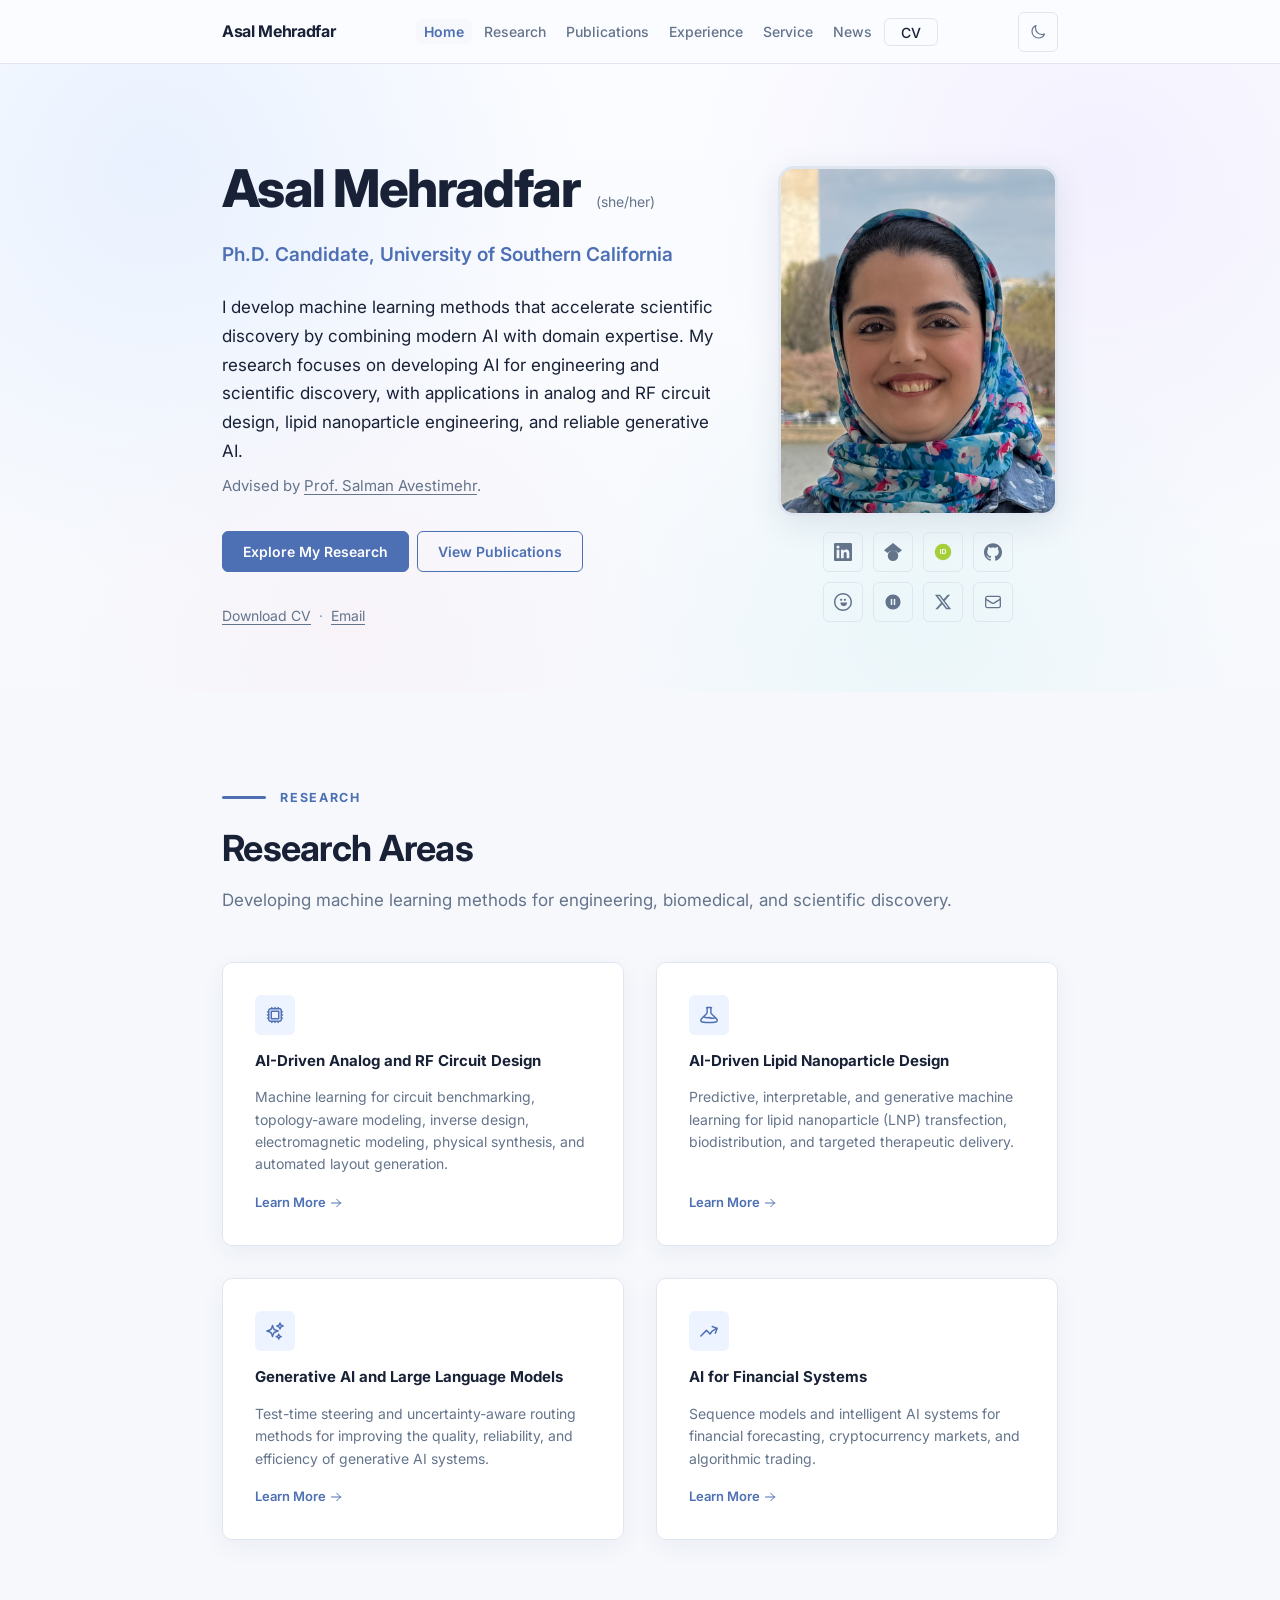
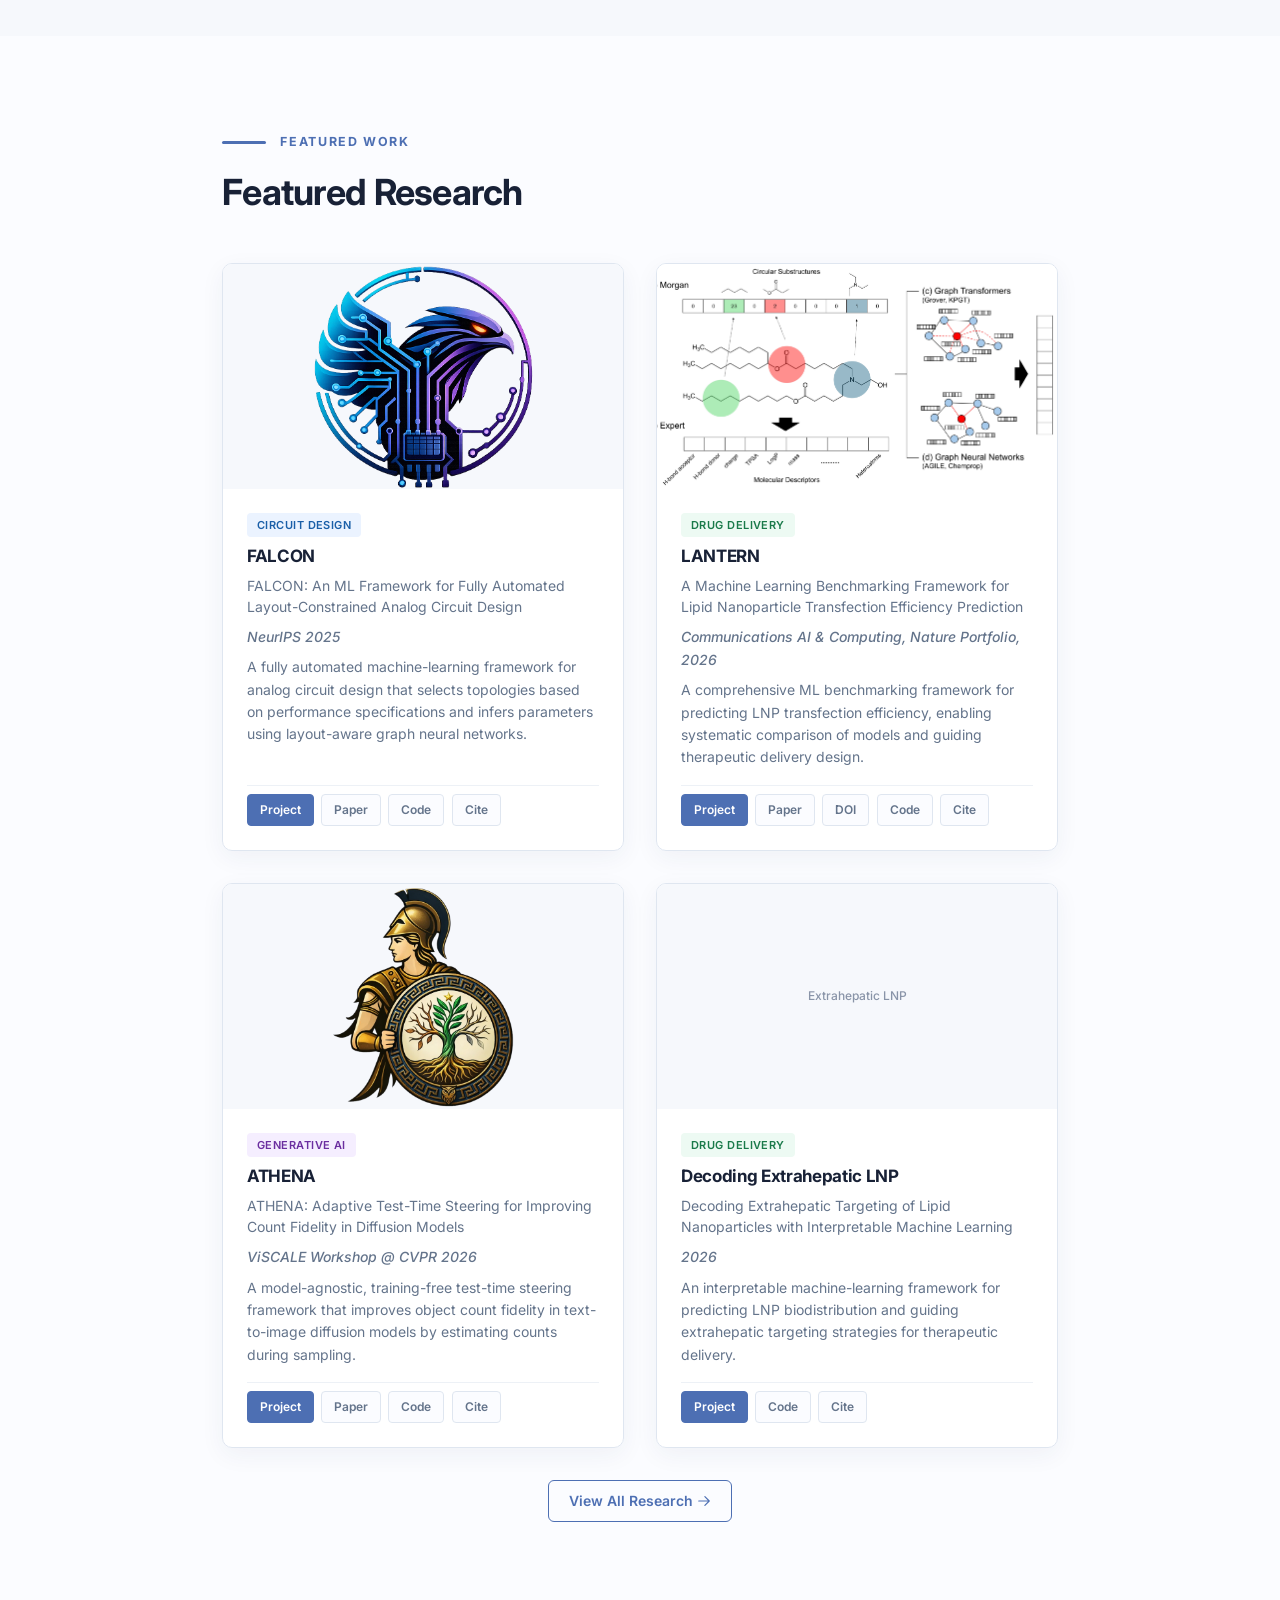
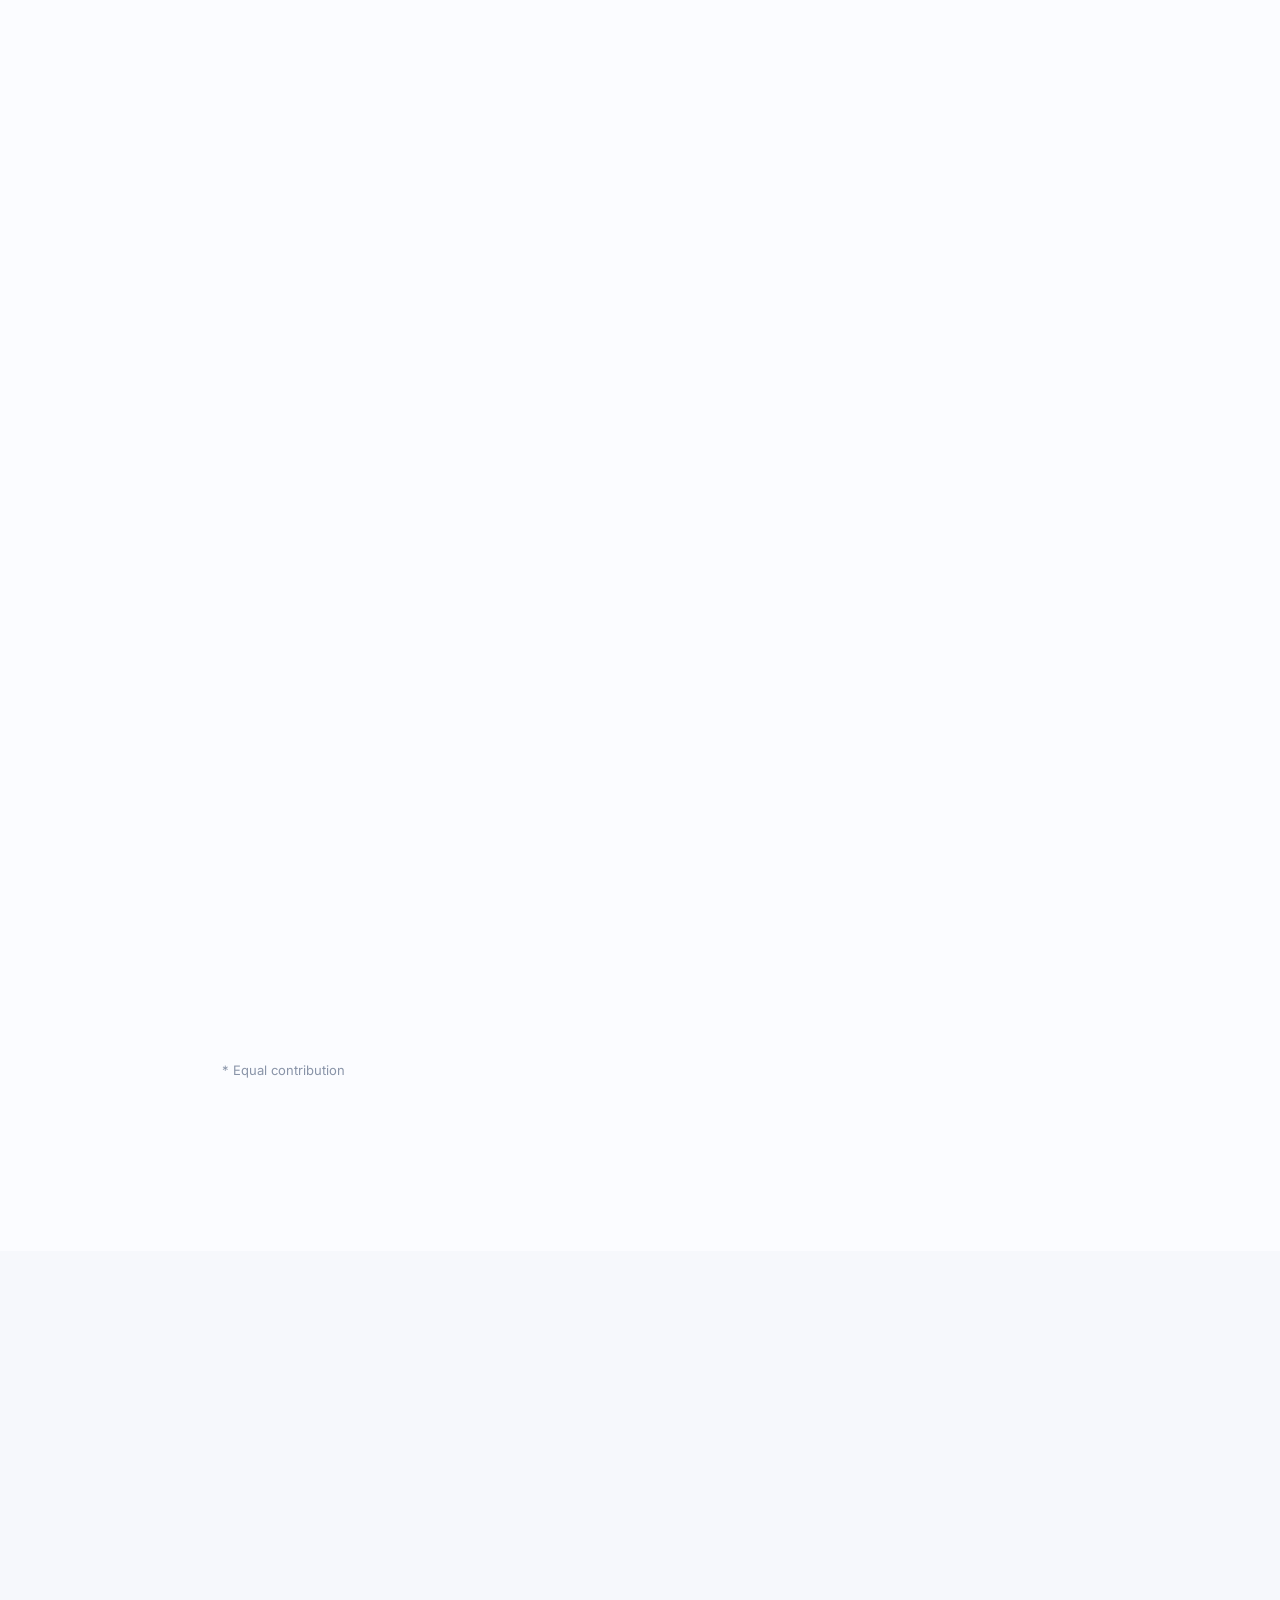
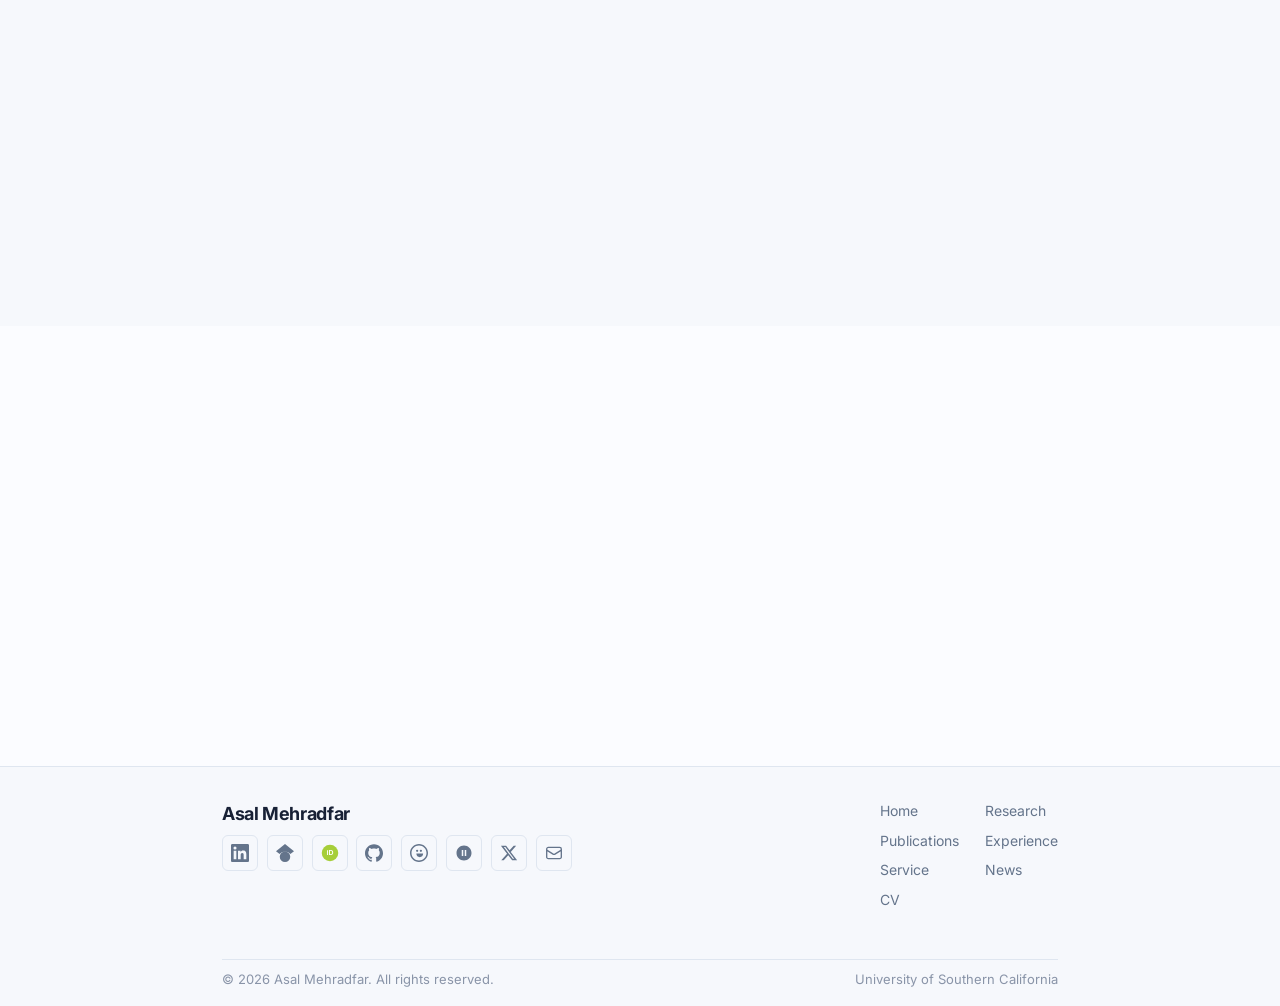
==== index.html @ 2ab90264 "complete homepage redesign" ====
<!DOCTYPE html>

<html data-theme="light" lang="en">
<head>
<!-- ============================================================
       Asal Mehradfar | AI for Scientific Discovery
       Homepage — index.html
       ============================================================ -->
<!-- THEME FLASH PREVENTION: Must be first script in <head> -->
<script>
    (function() {
      var stored = localStorage.getItem('theme');
      var preferred = stored || (window.matchMedia('(prefers-color-scheme: dark)').matches ? 'dark' : 'light');
      document.documentElement.setAttribute('data-theme', preferred);
    })();
  </script>
<meta charset="utf-8"/>
<meta content="width=device-width, initial-scale=1.0" name="viewport"/>
<meta content="IE=edge" http-equiv="X-UA-Compatible"/>
<!-- SEO -->
<title>Asal Mehradfar's Website</title>
<meta content="Asal Mehradfar is a Ph.D. candidate at USC developing machine-learning methods for scientific discovery, analog and RF circuit design, lipid nanoparticle delivery, generative AI, and intelligent systems." name="description"/>
<meta content="index, follow" name="robots"/>
<link href="https://asalmehradfar.github.io/" rel="canonical"/>
<!-- Open Graph -->
<meta content="website" property="og:type"/>
<meta content="https://asalmehradfar.github.io/" property="og:url"/>
<meta content="Asal Mehradfar's Website" property="og:title"/>
<meta content="Asal Mehradfar is a Ph.D. candidate at USC developing machine-learning methods for scientific discovery, analog and RF circuit design, lipid nanoparticle delivery, generative AI, and intelligent systems." property="og:description"/>
<meta content="assets/images/social-preview.webp" property="og:image"/>
<meta content="Asal Mehradfar" property="og:site_name"/>
<!-- Twitter/X Card -->
<meta content="summary_large_image" name="twitter:card"/>
<meta content="@AsalMehradfar" name="twitter:site"/>
<meta content="@AsalMehradfar" name="twitter:creator"/>
<meta content="Asal Mehradfar's Website" name="twitter:title"/>
<meta content="Ph.D. candidate at USC developing ML methods for scientific discovery." name="twitter:description"/>
<meta content="assets/images/social-preview.webp" name="twitter:image"/>
<!-- Theme color -->
<meta content="#F8FAFC" media="(prefers-color-scheme: light)" name="theme-color"/>
<meta content="#0F172A" media="(prefers-color-scheme: dark)" name="theme-color"/>
<!-- Browser tab icon: add website-icon.png to assets/icons/ -->
<link href="assets/icons/website-icon.png" rel="icon" type="image/png"/>
<link href="assets/icons/website-icon.png" rel="apple-touch-icon"/>
<!-- Google Fonts -->
<link href="https://fonts.googleapis.com" rel="preconnect"/>
<link crossorigin="" href="https://fonts.gstatic.com" rel="preconnect"/>
<link href="https://fonts.googleapis.com/css2?family=Inter:wght@300;400;500;600;700&amp;display=swap" rel="stylesheet"/>
<!-- JSON-LD Structured Data (Person schema) -->
<script type="application/ld+json">
  {
    "@context": "https://schema.org",
    "@type": "Person",
    "name": "Asal Mehradfar",
    "jobTitle": "Ph.D. Candidate in Electrical Engineering",
    "affiliation": {
      "@type": "Organization",
      "name": "University of Southern California"
    },
    "url": "https://asalmehradfar.github.io/",
    "email": "mailto:mehradfa@usc.edu",
    "sameAs": [
      "https://www.linkedin.com/in/asal-mehradfar/",
      "https://scholar.google.com/citations?hl=en&oi=sra&user=vRrC7UMAAAAJ",
      "https://github.com/AsalMehradfar",
      "https://huggingface.co/AsalMehradfar",
      "https://www.semanticscholar.org/author/Asal-Mehradfar/2313475450",
      "https://x.com/AsalMehradfar"
    ],
    "knowsAbout": [
      "Analog and RF Circuit Design",
      "Lipid Nanoparticle Design",
      "Generative AI",
      "Large Language Models",
      "Machine Learning",
      "AI for Scientific Discovery"
    ]
  }
  </script>
<!-- ============================================================
       INLINE STYLES
       Self-contained: all CSS is embedded here.
       To change accent color: update --color-accent and --color-accent-dark.
       To change dark mode colors: update [data-theme="dark"] variables.
       ============================================================ -->
<style>
    /* ============================================================
       CSS CUSTOM PROPERTIES (Design Tokens)
       ============================================================ */
    :root {
      /* Palette — Light Mode */
      --color-bg:           #F8FAFC;       /* cool white */
      --color-bg-alt:       #F1F5F9;       /* cool section variation */
      --color-bg-card:      #FFFFFF;
      --color-text:         #1A1816;       /* near-black */
      --color-text-muted:   #6B6560;       /* muted gray */
      --color-text-subtle:  #9B9490;
      --color-accent:       #315E9B;       /* refined academic blue */
      --color-accent-hover: #244A7C;
      --color-accent-light: #E8F0FA;       /* tint for badges */
      --color-border:       #E5E2DC;
      --color-border-light: #EDEBE6;
      --color-shadow:       rgba(26, 24, 22, 0.06);
      --color-shadow-md:    rgba(26, 24, 22, 0.10);

      /* Typography */
      --font-sans: 'Inter', 'Manrope', 'Source Sans 3', 'IBM Plex Sans', 'DM Sans', system-ui, -apple-system, sans-serif;
      --font-mono: 'IBM Plex Mono', 'Fira Code', 'Cascadia Code', monospace;

      /* Spacing */
      --space-xs:   0.25rem;
      --space-sm:   0.5rem;
      --space-md:   1rem;
      --space-lg:   1.5rem;
      --space-xl:   2rem;
      --space-2xl:  3rem;
      --space-3xl:  4rem;
      --space-4xl:  6rem;

      /* Layout */
      --max-width:        900px;
      --max-width-prose:  72ch;
      --nav-height:       64px;
      --border-radius:    6px;
      --border-radius-lg: 10px;
      --border-radius-xl: 16px;

      /* Transitions */
      --transition-fast:   150ms ease;
      --transition-base:   250ms ease;
      --transition-slow:   350ms ease;
    }

    /* Dark Mode Overrides */
    [data-theme="dark"] {
      --color-bg:           #0F172A;
      --color-bg-alt:       #1C1A17;
      --color-bg-card:      #201E1B;
      --color-text:         #F1F5F9;
      --color-text-muted:   #A09890;
      --color-text-subtle:  #706860;
      --color-accent:       #7FA9E6;       /* soft blue for dark background */
      --color-accent-hover: #C94A62;
      --color-accent-light: #2D1218;
      --color-border:       #2E2B26;
      --color-border-light: #252220;
      --color-shadow:       rgba(0, 0, 0, 0.25);
      --color-shadow-md:    rgba(0, 0, 0, 0.40);
    }

    /* ============================================================
       RESET & BASE
       ============================================================ */
    *, *::before, *::after {
      box-sizing: border-box;
      margin: 0;
      padding: 0;
    }

    html {
      font-size: 16px;
      scroll-behavior: smooth;
      -webkit-text-size-adjust: 100%;
    }

    @media (prefers-reduced-motion: reduce) {
      html { scroll-behavior: auto; }
      *, *::before, *::after {
        animation-duration: 0.01ms !important;
        animation-iteration-count: 1 !important;
        transition-duration: 0.01ms !important;
      }
    }

    body {
      font-family: var(--font-sans);
      font-size: 1rem;
      line-height: 1.65;
      color: var(--color-text);
      background-color: var(--color-bg);
      transition: background-color var(--transition-base), color var(--transition-base);
      -webkit-font-smoothing: antialiased;
      -moz-osx-font-smoothing: grayscale;
    }

    /* Skip link for accessibility */
    .skip-link {
      position: absolute;
      top: -100%;
      left: var(--space-md);
      z-index: 9999;
      padding: var(--space-sm) var(--space-md);
      background: var(--color-accent);
      color: #fff;
      font-weight: 600;
      font-size: 0.875rem;
      border-radius: var(--border-radius);
      text-decoration: none;
      transition: top var(--transition-fast);
    }
    .skip-link:focus {
      top: var(--space-md);
    }

    /* Focus states — WCAG 2.1 AA */
    :focus-visible {
      outline: 2px solid var(--color-accent);
      outline-offset: 3px;
      border-radius: 2px;
    }

    a {
      color: var(--color-accent);
      text-decoration: none;
      transition: color var(--transition-fast);
    }
    a:hover { color: var(--color-accent-hover); }

    img {
      max-width: 100%;
      height: auto;
      display: block;
    }

    ul, ol { list-style: none; }

    /* ============================================================
       TYPOGRAPHY
       ============================================================ */
    h1, h2, h3, h4, h5, h6 {
      font-weight: 700;
      line-height: 1.2;
      color: var(--color-text);
      letter-spacing: -0.02em;
    }

    h1 { font-size: clamp(2rem, 5vw, 3rem); }
    h2 { font-size: clamp(1.5rem, 3.5vw, 2.25rem); }
    h3 { font-size: clamp(1.125rem, 2.5vw, 1.5rem); }
    h4 { font-size: 1.125rem; }

    p { max-width: var(--max-width-prose); }

    .eyebrow {
      font-size: 0.75rem;
      font-weight: 600;
      letter-spacing: 0.1em;
      text-transform: uppercase;
      color: var(--color-accent);
    }

    /* ============================================================
       LAYOUT UTILITIES
       ============================================================ */
    .container {
      width: 100%;
      max-width: var(--max-width);
      margin-inline: auto;
      padding-inline: var(--space-xl);
    }

    @media (max-width: 768px) {
      .container { padding-inline: var(--space-lg); }
    }
    @media (max-width: 430px) {
      .container { padding-inline: var(--space-md); }
    }
    @media (max-width: 375px) {
      .container { padding-inline: var(--space-md); }
    }

    .section {
      padding-block: var(--space-4xl);
    }
    .section--alt {
      background-color: var(--color-bg-alt);
    }

    .section-header {
      margin-bottom: var(--space-2xl);
    }
    .section-header h2 {
      position: relative;
      display: inline-block;
      padding-bottom: var(--space-sm);
    }
    .section-header h2::after {
      content: '';
      position: absolute;
      bottom: 0;
      left: 0;
      width: 2.5rem;
      height: 3px;
      background: var(--color-accent);
      border-radius: 2px;
    }
    .section-header p {
      margin-top: var(--space-md);
      color: var(--color-text-muted);
      font-size: 1.0625rem;
    }

    /* ============================================================
       NAVIGATION
       ============================================================ */
    .site-nav {
      position: sticky;
      top: 0;
      z-index: 100;
      height: var(--nav-height);
      background-color: var(--color-bg);
      border-bottom: 1px solid var(--color-border);
      backdrop-filter: blur(8px);
      -webkit-backdrop-filter: blur(8px);
      transition: background-color var(--transition-base), border-color var(--transition-base);
    }

    .nav-inner {
      display: flex;
      align-items: center;
      justify-content: space-between;
      height: 100%;
      gap: var(--space-lg);
    }

    .nav-logo {
      display: flex;
      flex-direction: column;
      text-decoration: none;
      flex-shrink: 0;
    }
    .nav-logo-name {
      font-size: 1rem;
      font-weight: 700;
      color: var(--color-text);
      letter-spacing: -0.02em;
      line-height: 1.2;
    }
    .nav-logo-tagline {
      font-size: 0.6875rem;
      color: var(--color-text-muted);
      font-weight: 400;
      letter-spacing: 0.02em;
    }
    .nav-logo:hover .nav-logo-name { color: var(--color-accent); }

    .nav-links {
      display: flex;
      align-items: center;
      gap: var(--space-xs);
    }

    .nav-link {
      font-size: 0.875rem;
      font-weight: 500;
      color: var(--color-text-muted);
      padding: var(--space-xs) var(--space-sm);
      border-radius: var(--border-radius);
      transition: color var(--transition-fast), background-color var(--transition-fast);
      white-space: nowrap;
    }
    .nav-link:hover,
    .nav-link[aria-current="page"] {
      color: var(--color-text);
      background-color: var(--color-bg-alt);
    }
    .nav-link[aria-current="page"] {
      color: var(--color-accent);
      font-weight: 600;
    }

    .nav-link--cv {
      border: 1.5px solid var(--color-border);
      color: var(--color-text);
      padding: 0.3rem var(--space-md);
    }
    .nav-link--cv:hover {
      border-color: var(--color-accent);
      color: var(--color-accent);
      background-color: transparent;
    }

    /* Theme toggle */
    .theme-toggle {
      display: flex;
      align-items: center;
      justify-content: center;
      width: 40px;
      height: 40px;
      border: 1.5px solid var(--color-border);
      border-radius: var(--border-radius);
      background: transparent;
      color: var(--color-text-muted);
      cursor: pointer;
      transition: color var(--transition-fast), border-color var(--transition-fast), background-color var(--transition-fast);
      flex-shrink: 0;
    }
    .theme-toggle:hover {
      color: var(--color-text);
      border-color: var(--color-accent);
      background-color: var(--color-accent-light);
    }
    .theme-toggle svg { width: 16px; height: 16px; }
    .icon-sun { display: none; }
    .icon-moon { display: block; }
    [data-theme="dark"] .icon-sun { display: block; }
    [data-theme="dark"] .icon-moon { display: none; }

    /* Hamburger */
    .nav-hamburger {
      display: none;
      flex-direction: column;
      justify-content: center;
      align-items: center;
      width: 36px;
      height: 36px;
      border: 1.5px solid var(--color-border);
      border-radius: var(--border-radius);
      background: transparent;
      cursor: pointer;
      gap: 5px;
      transition: border-color var(--transition-fast);
    }
    .nav-hamburger:hover { border-color: var(--color-accent); }
    .nav-hamburger span {
      display: block;
      width: 18px;
      height: 1.5px;
      background: var(--color-text);
      border-radius: 2px;
      transition: transform var(--transition-base), opacity var(--transition-base);
    }
    .nav-hamburger[aria-expanded="true"] span:nth-child(1) { transform: translateY(6.5px) rotate(45deg); }
    .nav-hamburger[aria-expanded="true"] span:nth-child(2) { opacity: 0; }
    .nav-hamburger[aria-expanded="true"] span:nth-child(3) { transform: translateY(-6.5px) rotate(-45deg); }

    /* Mobile drawer */
    .nav-mobile {
      display: none;
      position: fixed;
      inset: var(--nav-height) 0 0 0;
      background: var(--color-bg);
      border-top: 1px solid var(--color-border);
      z-index: 99;
      padding: var(--space-lg);
      flex-direction: column;
      gap: var(--space-xs);
      overflow-y: auto;
    }
    .nav-mobile.is-open { display: flex; }
    .nav-mobile .nav-link {
      font-size: 1rem;
      padding: var(--space-sm) var(--space-md);
    }
    .nav-mobile-footer {
      margin-top: auto;
      padding-top: var(--space-lg);
      border-top: 1px solid var(--color-border);
      display: flex;
      align-items: center;
      gap: var(--space-md);
    }

    @media (max-width: 768px) {
      .nav-links { display: none; }
      .nav-hamburger { display: flex; }
    }

    /* ============================================================
       BUTTONS
       ============================================================ */
    .btn {
      display: inline-flex;
      align-items: center;
      gap: var(--space-xs);
      padding: 0.625rem 1.25rem;
      font-size: 0.875rem;
      font-weight: 600;
      border-radius: var(--border-radius);
      border: 1.5px solid transparent;
      cursor: pointer;
      text-decoration: none;
      transition: background-color var(--transition-fast), color var(--transition-fast), border-color var(--transition-fast), transform var(--transition-fast), box-shadow var(--transition-fast);
      white-space: nowrap;
      line-height: 1.4;
    }
    .btn:hover { transform: translateY(-1px); }
    .btn:active { transform: translateY(0); }

    .btn--primary {
      background: var(--color-accent);
      color: #fff;
      border-color: var(--color-accent);
    }
    .btn--primary:hover {
      background: var(--color-accent-hover);
      border-color: var(--color-accent-hover);
      color: #fff;
      box-shadow: 0 4px 12px rgba(155, 27, 48, 0.25);
    }

    .btn--secondary {
      background: transparent;
      color: var(--color-accent);
      border-color: var(--color-accent);
    }
    .btn--secondary:hover {
      background: var(--color-accent-light);
      color: var(--color-accent);
    }

    .btn--ghost {
      background: transparent;
      color: var(--color-text-muted);
      border-color: var(--color-border);
    }
    .btn--ghost:hover {
      color: var(--color-text);
      border-color: var(--color-text-muted);
      background: var(--color-bg-alt);
    }

    .btn--sm {
      padding: 0.375rem 0.875rem;
      font-size: 0.8125rem;
    }

    .btn-group {
      display: flex;
      flex-wrap: wrap;
      gap: var(--space-sm);
      align-items: center;
    }

    /* Resource buttons (Paper, Code, DOI, etc.) */
    .resource-btn {
      display: inline-flex;
      align-items: center;
      gap: 0.3rem;
      padding: 0.25rem 0.625rem;
      font-size: 0.75rem;
      font-weight: 600;
      border-radius: 4px;
      border: 1px solid var(--color-border);
      color: var(--color-text-muted);
      background: var(--color-bg);
      text-decoration: none;
      transition: color var(--transition-fast), border-color var(--transition-fast), background-color var(--transition-fast);
      white-space: nowrap;
    }
    .resource-btn:hover {
      color: var(--color-accent);
      border-color: var(--color-accent);
      background: var(--color-accent-light);
    }
    .resource-btn svg { width: 12px; height: 12px; flex-shrink: 0; }

    /* ============================================================
       BADGES / CATEGORY LABELS
       ============================================================ */
    .badge {
      display: inline-flex;
      align-items: center;
      padding: 0.2rem 0.625rem;
      font-size: 0.6875rem;
      font-weight: 600;
      letter-spacing: 0.04em;
      text-transform: uppercase;
      border-radius: 4px;
      white-space: nowrap;
    }
    .badge--circuits   { background: #EBF3FF; color: #1A5FA8; }
    .badge--drug       { background: #EDFAF3; color: #1A7A4A; }
    .badge--genai      { background: #F5EEFF; color: #6B2FA0; }
    .badge--llm        { background: #FFF4E5; color: #A05A00; }
    .badge--finance    { background: #FFF0F0; color: #A01A1A; }
    .badge--neurips    { background: #FFF4E5; color: #A05A00; }

    [data-theme="dark"] .badge--circuits   { background: #0D2040; color: #7AB3F0; }
    [data-theme="dark"] .badge--drug       { background: #0D2A1A; color: #5AC890; }
    [data-theme="dark"] .badge--genai      { background: #1E0D35; color: #C090F0; }
    [data-theme="dark"] .badge--llm        { background: #2A1A00; color: #F0A040; }
    [data-theme="dark"] .badge--finance    { background: #2A0D0D; color: #F07070; }
    [data-theme="dark"] .badge--neurips    { background: #2A1A00; color: #F0A040; }

    /* ============================================================
       HERO SECTION
       ============================================================ */
    .hero {
      padding-block: var(--space-4xl) var(--space-3xl);
      overflow: hidden;
    }

    .hero-inner {
      display: grid;
      grid-template-columns: 1fr auto;
      gap: var(--space-3xl);
      align-items: center;
    }

    .hero-content { max-width: 640px; }

    .hero-name-block {
      margin-bottom: var(--space-lg);
    }

    .hero-name {
      font-size: clamp(2.25rem, 5vw, 3.25rem);
      font-weight: 800;
      letter-spacing: -0.03em;
      line-height: 1.1;
      color: var(--color-text);
    }

    .hero-pronouns {
      font-size: 0.875rem;
      color: var(--color-text-muted);
      font-weight: 400;
      margin-left: var(--space-sm);
      letter-spacing: 0;
    }

    .hero-headline {
      font-size: clamp(1.125rem, 2.5vw, 1.5rem);
      font-weight: 600;
      color: var(--color-accent);
      letter-spacing: -0.01em;
      margin-bottom: var(--space-sm);
    }

    .hero-position {
      font-size: 1.1875rem;
      font-weight: 600;
      line-height: 1.45;
      color: var(--color-accent);
      margin-bottom: var(--space-lg);
    }

    .hero-statement {
      font-size: 1.0625rem;
      line-height: 1.7;
      color: var(--color-text);
      margin-bottom: var(--space-sm);
      max-width: 58ch;
    }

    .hero-advisor {
      font-size: 0.9375rem;
      color: var(--color-text-muted);
      margin-bottom: var(--space-xl);
    }
    .hero-advisor a {
      color: var(--color-text-muted);
      text-decoration: underline;
      text-underline-offset: 3px;
    }
    .hero-advisor a:hover { color: var(--color-accent); }

    .hero-buttons {
      display: flex;
      flex-wrap: wrap;
      gap: var(--space-sm);
      margin-bottom: var(--space-xl);
    }

    .hero-secondary-links {
      display: flex;
      align-items: center;
      gap: var(--space-sm);
      font-size: 0.875rem;
      color: var(--color-text-subtle);
    }
    .hero-secondary-links a {
      color: var(--color-text-muted);
      text-decoration: underline;
      text-underline-offset: 3px;
    }
    .hero-secondary-links a:hover {
      color: var(--color-accent);
    }

    /* Social icons row */
    .hero-social {
      display: grid;
      grid-template-columns: repeat(4, 40px);
      align-items: center;
      justify-content: center;
      gap: 0.625rem;
      width: 100%;
      max-width: 280px;
    }

    .social-icon-link {
      display: flex;
      align-items: center;
      justify-content: center;
      width: 40px;
      height: 40px;
      border-radius: var(--border-radius);
      border: 1.5px solid var(--color-border);
      color: var(--color-text-muted);
      transition: color var(--transition-fast), border-color var(--transition-fast), background-color var(--transition-fast);
      position: relative;
    }
    .social-icon-link:hover {
      color: var(--color-accent);
      border-color: var(--color-accent);
      background: var(--color-accent-light);
    }
    .social-icon-link svg { width: 18px; height: 18px; }

    /* Tooltip */
    .social-icon-link::after {
      content: attr(data-tooltip);
      position: absolute;
      bottom: calc(100% + 6px);
      left: 50%;
      transform: translateX(-50%);
      background: var(--color-text);
      color: var(--color-bg);
      font-size: 0.6875rem;
      font-weight: 500;
      padding: 3px 8px;
      border-radius: 4px;
      white-space: nowrap;
      pointer-events: none;
      opacity: 0;
      transition: opacity var(--transition-fast);
    }
    .social-icon-link:hover::after { opacity: 1; }

    /* Profile photo */
    .hero-photo-wrap {
      flex-shrink: 0;
      display: flex;
      flex-direction: column;
      align-items: center;
      gap: var(--space-md);
    }

    .hero-photo {
      width: 280px;
      height: 350px;
      object-fit: cover;
      border-radius: var(--border-radius-xl);
      border: 3px solid var(--color-border);
      box-shadow: 0 8px 32px var(--color-shadow-md);
      transition: border-color var(--transition-base);
    }

    .hero-photo-placeholder {
      width: 280px;
      height: 350px;
      border-radius: var(--border-radius-xl);
      border: 3px solid var(--color-border);
      background: var(--color-bg-alt);
      display: flex;
      flex-direction: column;
      align-items: center;
      justify-content: center;
      gap: var(--space-sm);
      color: var(--color-text-subtle);
      font-size: 0.875rem;
    }
    .hero-photo-placeholder svg {
      width: 48px;
      height: 48px;
      opacity: 0.4;
    }

    @media (max-width: 768px) {
      .hero-inner {
        grid-template-columns: 1fr;
        gap: var(--space-xl);
      }
      .hero-photo-wrap {
        order: -1;
        display: flex;
        justify-content: center;
      }
      .hero-photo,
      .hero-photo-placeholder {
        width: 180px;
        height: 225px;
      }
    }

    @media (max-width: 430px) {
      .hero { padding-block: var(--space-2xl) var(--space-xl); }
      .hero-photo,
      .hero-photo-placeholder {
        width: 160px;
        height: 200px;
      }
    }

    /* ============================================================
       CREDIBILITY STRIP
       ============================================================ */
    .credibility-strip {
      border-top: 1px solid var(--color-border);
      border-bottom: 1px solid var(--color-border);
      background: var(--color-bg-alt);
      padding-block: var(--space-lg);
    }

    .credibility-inner {
      display: flex;
      align-items: center;
      justify-content: center;
      flex-wrap: wrap;
      gap: var(--space-xl);
    }

    .credibility-item {
      display: flex;
      align-items: center;
      gap: var(--space-sm);
      font-size: 0.8125rem;
      font-weight: 600;
      color: var(--color-text-muted);
      letter-spacing: 0.03em;
      white-space: nowrap;
    }

    .credibility-dot {
      width: 5px;
      height: 5px;
      border-radius: 50%;
      background: var(--color-accent);
      flex-shrink: 0;
    }

    .credibility-divider {
      width: 1px;
      height: 20px;
      background: var(--color-border);
    }

    @media (max-width: 768px) {
      .credibility-inner { gap: var(--space-lg); }
      .credibility-divider { display: none; }
    }

    /* ============================================================
       ABOUT PREVIEW
       ============================================================ */
    .about-preview-inner {
      display: grid;
      grid-template-columns: 1fr auto;
      gap: var(--space-3xl);
      align-items: start;
    }

    .about-bio {
      font-size: 1.0625rem;
      line-height: 1.75;
      color: var(--color-text);
      max-width: 68ch;
    }

    .about-link-wrap {
      padding-top: var(--space-lg);
    }

    @media (max-width: 768px) {
      .about-preview-inner {
        grid-template-columns: 1fr;
        gap: var(--space-xl);
      }
    }

    /* ============================================================
       RESEARCH PREVIEW CARDS
       ============================================================ */
    .research-grid {
      display: grid;
      grid-template-columns: repeat(4, 1fr);
      gap: var(--space-lg);
    }

    .research-card {
      background: var(--color-bg-card);
      border: 1px solid var(--color-border);
      border-radius: var(--border-radius-lg);
      padding: var(--space-xl);
      text-decoration: none;
      display: flex;
      flex-direction: column;
      gap: var(--space-md);
      transition: border-color var(--transition-fast), box-shadow var(--transition-fast), transform var(--transition-fast);
    }
    .research-card:hover {
      border-color: var(--color-accent);
      box-shadow: 0 4px 20px var(--color-shadow-md);
      transform: translateY(-2px);
    }

    .research-card-icon {
      width: 40px;
      height: 40px;
      border-radius: var(--border-radius);
      background: var(--color-accent-light);
      display: flex;
      align-items: center;
      justify-content: center;
      color: var(--color-accent);
      flex-shrink: 0;
    }
    .research-card-icon svg { width: 20px; height: 20px; }

    .research-card-title {
      font-size: 0.9375rem;
      font-weight: 700;
      color: var(--color-text);
      line-height: 1.3;
    }

    .research-card-desc {
      font-size: 0.875rem;
      color: var(--color-text-muted);
      line-height: 1.6;
      flex: 1;
    }

    .research-card-arrow {
      font-size: 0.8125rem;
      font-weight: 600;
      color: var(--color-accent);
      display: flex;
      align-items: center;
      gap: 4px;
      margin-top: auto;
    }

    @media (max-width: 1024px) {
      .research-grid { grid-template-columns: repeat(2, 1fr); }
    }
    @media (max-width: 430px) {
      .research-grid { grid-template-columns: 1fr; }
    }

    /* ============================================================
       SELECTED PROJECTS
       ============================================================ */
    .projects-grid {
      display: grid;
      grid-template-columns: repeat(3, 1fr);
      gap: var(--space-xl);
    }

    .project-card {
      background: var(--color-bg-card);
      border: 1px solid var(--color-border);
      border-radius: var(--border-radius-lg);
      overflow: hidden;
      display: flex;
      flex-direction: column;
      transition: border-color var(--transition-fast), box-shadow var(--transition-fast), transform var(--transition-fast);
    }
    .project-card:hover {
      border-color: var(--color-accent);
      box-shadow: 0 6px 24px var(--color-shadow-md);
      transform: translateY(-3px);
    }

    .project-card-image {
      width: 100%;
      aspect-ratio: 16 / 9;
      object-fit: cover;
      background: var(--color-bg-alt);
      transition: transform var(--transition-slow);
    }
    .project-card:hover .project-card-image {
      transform: scale(1.03);
    }

    .project-card-image-wrap {
      overflow: hidden;
      position: relative;
    }

    .project-card-placeholder {
      width: 100%;
      aspect-ratio: 16 / 9;
      background: var(--color-bg-alt);
      display: flex;
      align-items: center;
      justify-content: center;
      color: var(--color-text-subtle);
      font-size: 0.75rem;
      font-weight: 500;
    }

    .project-card-body {
      padding: var(--space-lg);
      display: flex;
      flex-direction: column;
      gap: var(--space-sm);
      flex: 1;
    }

    .project-card-meta {
      display: flex;
      align-items: center;
      gap: var(--space-sm);
      flex-wrap: wrap;
    }

    .project-card-name {
      font-size: 1.0625rem;
      font-weight: 700;
      color: var(--color-text);
      line-height: 1.3;
    }

    .project-card-title {
      font-size: 0.875rem;
      color: var(--color-text-muted);
      line-height: 1.5;
    }

    .project-card-venue {
      font-size: 0.8125rem;
      color: var(--color-text-subtle);
      font-style: italic;
    }

    .project-card-summary {
      font-size: 0.875rem;
      color: var(--color-text-muted);
      line-height: 1.6;
      flex: 1;
    }

    .project-card-footer {
      display: flex;
      align-items: center;
      justify-content: space-between;
      flex-wrap: wrap;
      gap: var(--space-sm);
      padding-top: var(--space-sm);
      border-top: 1px solid var(--color-border-light);
      margin-top: var(--space-sm);
    }

    .project-card-links {
      display: flex;
      flex-wrap: wrap;
      gap: var(--space-xs);
    }

    @media (max-width: 1024px) {
      .projects-grid { grid-template-columns: repeat(2, 1fr); }
    }
    @media (max-width: 600px) {
      .projects-grid { grid-template-columns: 1fr; }
    }

    /* ============================================================
       NEWS SECTION
       ============================================================ */
    .news-list {
      display: flex;
      flex-direction: column;
      gap: 0;
      border: 1px solid var(--color-border);
      border-radius: var(--border-radius-lg);
      overflow: hidden;
    }

    /* HOW TO ADD A NEWS ITEM:
       Copy one .news-item block and paste it at the top of .news-list.
       Update the date, headline, description, and links.
       To add a LinkedIn post link, uncomment the .news-linkedin-link element
       and replace [ADD LINKEDIN POST URL] with the actual URL. */
    .news-item {
      display: grid;
      grid-template-columns: 120px 1fr;
      gap: var(--space-lg);
      padding: var(--space-lg) var(--space-xl);
      border-bottom: 1px solid var(--color-border-light);
      background: var(--color-bg-card);
      transition: background-color var(--transition-fast);
    }
    .news-item:last-child { border-bottom: none; }
    .news-item:hover { background: var(--color-bg-alt); }

    .news-date {
      font-size: 0.8125rem;
      font-weight: 600;
      color: var(--color-accent);
      padding-top: 2px;
      white-space: nowrap;
    }

    .news-content { display: flex; flex-direction: column; gap: var(--space-xs); }

    .news-headline {
      font-size: 0.9375rem;
      font-weight: 600;
      color: var(--color-text);
      line-height: 1.4;
    }

    .news-links {
      display: flex;
      flex-wrap: wrap;
      gap: var(--space-sm);
      margin-top: var(--space-xs);
    }

    .news-link {
      font-size: 0.8125rem;
      color: var(--color-accent);
      text-decoration: underline;
      text-underline-offset: 3px;
    }
    .news-link:hover { color: var(--color-accent-hover); }

    /* LinkedIn link — optional, add when URL is available */
    .news-linkedin-link {
      font-size: 0.8125rem;
      color: var(--color-text-muted);
      display: inline-flex;
      align-items: center;
      gap: 4px;
    }
    .news-linkedin-link:hover { color: #0A66C2; }
    .news-linkedin-link svg { width: 12px; height: 12px; }

    .news-footer {
      margin-top: var(--space-xl);
      display: flex;
      justify-content: flex-end;
    }

    @media (max-width: 600px) {
      .news-item {
        grid-template-columns: 1fr;
        gap: var(--space-xs);
        padding: var(--space-md) var(--space-lg);
      }
    }

    /* ============================================================
       FEATURED PUBLICATIONS
       ============================================================ */
    .pub-list {
      display: flex;
      flex-direction: column;
      gap: var(--space-lg);
    }

    .pub-item {
      background: var(--color-bg-card);
      border: 1px solid var(--color-border);
      border-radius: var(--border-radius-lg);
      padding: var(--space-xl);
      display: flex;
      flex-direction: column;
      gap: var(--space-sm);
      transition: border-color var(--transition-fast), box-shadow var(--transition-fast);
    }
    .pub-item:hover {
      border-color: var(--color-accent);
      box-shadow: 0 2px 12px var(--color-shadow);
    }

    .pub-item-header {
      display: flex;
      align-items: flex-start;
      gap: var(--space-md);
      flex-wrap: wrap;
    }

    .pub-item-title {
      font-size: 1rem;
      font-weight: 700;
      color: var(--color-text);
      line-height: 1.4;
      flex: 1;
      min-width: 200px;
    }
    .pub-item-title a {
      color: var(--color-text);
      text-decoration: none;
    }
    .pub-item-title a:hover { color: var(--color-accent); }

    .pub-item-authors {
      font-size: 0.875rem;
      color: var(--color-text-muted);
      line-height: 1.5;
    }
    .pub-item-authors strong { color: var(--color-text); font-weight: 600; }

    .pub-item-venue {
      font-size: 0.875rem;
      color: var(--color-text-subtle);
      font-style: italic;
    }

    .pub-item-footer {
      display: flex;
      align-items: center;
      flex-wrap: wrap;
      gap: var(--space-sm);
      margin-top: var(--space-xs);
    }

    .pub-footer-link {
      margin-top: var(--space-xl);
      display: flex;
      justify-content: flex-end;
    }

    /* ============================================================
       HONORS & AWARDS
       ============================================================ */
    .awards-grid {
      display: grid;
      grid-template-columns: repeat(3, 1fr);
      gap: var(--space-lg);
    }

    .award-item {
      background: var(--color-bg-card);
      border: 1px solid var(--color-border);
      border-radius: var(--border-radius-lg);
      padding: var(--space-xl);
      display: flex;
      flex-direction: column;
      gap: var(--space-sm);
    }

    .award-year {
      font-size: 0.75rem;
      font-weight: 700;
      letter-spacing: 0.08em;
      color: var(--color-accent);
      text-transform: uppercase;
    }

    .award-title {
      font-size: 0.9375rem;
      font-weight: 700;
      color: var(--color-text);
      line-height: 1.3;
    }

    .award-org {
      font-size: 0.8125rem;
      color: var(--color-text-muted);
    }

    @media (max-width: 768px) {
      .awards-grid { grid-template-columns: 1fr; }
    }

    /* ============================================================
       CONTACT CTA
       ============================================================ */
    .contact-cta {
      text-align: center;
      padding-block: var(--space-4xl);
    }

    .contact-cta-inner {
      max-width: 600px;
      margin-inline: auto;
      display: flex;
      flex-direction: column;
      align-items: center;
      gap: var(--space-lg);
    }

    .contact-cta h2 {
      font-size: clamp(1.5rem, 3vw, 2rem);
    }

    .contact-cta p {
      font-size: 1.0625rem;
      color: var(--color-text-muted);
      line-height: 1.7;
      max-width: 52ch;
      text-align: center;
    }

    /* ============================================================
       FOOTER
       ============================================================ */
    .site-footer {
      background: var(--color-bg-alt);
      border-top: 1px solid var(--color-border);
      padding-block: var(--space-3xl) var(--space-xl);
    }

    .footer-inner {
      display: grid;
      grid-template-columns: 1fr auto;
      gap: var(--space-3xl);
      align-items: start;
      margin-bottom: var(--space-2xl);
    }

    .footer-brand-name {
      font-size: 1.125rem;
      font-weight: 700;
      color: var(--color-text);
      letter-spacing: -0.02em;
    }

    .footer-brand-tagline {
      font-size: 0.875rem;
      color: var(--color-text-muted);
      margin-top: var(--space-xs);
    }

    .footer-social {
      display: flex;
      gap: var(--space-sm);
      margin-top: var(--space-lg);
      flex-wrap: wrap;
    }

    .footer-nav {
      display: flex;
      flex-direction: column;
      gap: var(--space-xs);
    }

    .footer-nav-link {
      font-size: 0.875rem;
      color: var(--color-text-muted);
      text-decoration: none;
      transition: color var(--transition-fast);
    }
    .footer-nav-link:hover { color: var(--color-accent); }

    .footer-bottom {
      border-top: 1px solid var(--color-border);
      padding-top: var(--space-lg);
      display: flex;
      align-items: center;
      justify-content: space-between;
      flex-wrap: wrap;
      gap: var(--space-md);
    }

    .footer-copyright {
      font-size: 0.8125rem;
      color: var(--color-text-subtle);
    }

    @media (max-width: 768px) {
      .footer-inner {
        grid-template-columns: 1fr;
        gap: var(--space-xl);
      }
    }

    /* ============================================================
       SECTION REVEAL ANIMATION
       ============================================================ */
    .reveal {
      opacity: 0;
      transform: translateY(16px);
      transition: opacity var(--transition-slow), transform var(--transition-slow);
    }
    .reveal.is-visible {
      opacity: 1;
      transform: translateY(0);
    }
    @media (prefers-reduced-motion: reduce) {
      .reveal {
        opacity: 1;
        transform: none;
        transition: none;
      }
    }

    /* ============================================================
       BIBTEX MODAL
       ============================================================ */
    .bibtex-modal-overlay {
      display: none;
      position: fixed;
      inset: 0;
      background: rgba(0, 0, 0, 0.55);
      z-index: 200;
      align-items: center;
      justify-content: center;
      padding: var(--space-lg);
    }
    .bibtex-modal-overlay.is-open {
      display: flex;
    }

    .bibtex-modal {
      background: var(--color-bg-card);
      border: 1px solid var(--color-border);
      border-radius: var(--border-radius-xl);
      padding: var(--space-xl);
      max-width: 640px;
      width: 100%;
      max-height: 80vh;
      overflow-y: auto;
      display: flex;
      flex-direction: column;
      gap: var(--space-md);
      box-shadow: 0 20px 60px rgba(0, 0, 0, 0.3);
    }

    .bibtex-modal-header {
      display: flex;
      align-items: center;
      justify-content: space-between;
    }

    .bibtex-modal-title {
      font-size: 1rem;
      font-weight: 700;
      color: var(--color-text);
    }

    .bibtex-modal-close {
      width: 32px;
      height: 32px;
      border: 1px solid var(--color-border);
      border-radius: var(--border-radius);
      background: transparent;
      color: var(--color-text-muted);
      cursor: pointer;
      display: flex;
      align-items: center;
      justify-content: center;
      transition: color var(--transition-fast), border-color var(--transition-fast);
    }
    .bibtex-modal-close:hover { color: var(--color-text); border-color: var(--color-text-muted); }
    .bibtex-modal-close svg { width: 14px; height: 14px; }

    .bibtex-code {
      background: var(--color-bg-alt);
      border: 1px solid var(--color-border);
      border-radius: var(--border-radius);
      padding: var(--space-md);
      font-family: var(--font-mono);
      font-size: 0.8125rem;
      line-height: 1.6;
      color: var(--color-text);
      white-space: pre;
      overflow-x: auto;
    }

    .bibtex-copy-btn {
      align-self: flex-end;
    }

    /* ============================================================
       PRINT STYLES
       ============================================================ */
    @media print {
      .site-nav, .nav-mobile, .theme-toggle, .nav-hamburger,
      .hero-buttons, .hero-secondary-links, .hero-social, .contact-cta, .site-footer { display: none; }
      body { font-size: 12pt; color: #000; background: #fff; }
      a { color: #000; text-decoration: underline; }
      .section { padding-block: 1rem; }
    }
  
    /* Research card hierarchy */
    .research-card--primary {
      border-left: 3px solid var(--color-accent);
    }
    .research-card--additional {
      opacity: 0.88;
    }
    .research-tier-badge {
      display: inline-block;
      font-size: 0.65rem;
      font-weight: 700;
      letter-spacing: 0.08em;
      text-transform: uppercase;
      padding: 0.15rem 0.5rem;
      border-radius: 100px;
      margin-bottom: 0.5rem;
    }
    .research-tier-badge--primary {
      background: var(--color-accent-light, #E8F0FA);
      color: var(--color-accent, #315E9B);
    }
    .research-tier-badge--additional {
      background: var(--color-bg-alt, #F1F5F9);
      color: var(--color-text-muted, #64748B);
    }

    .section-header h2 {
      display: block;
      width: fit-content;
      margin: 0;
    }

  

    /* Homepage section heading system:
       short accent line + eyebrow, followed by a distinct main title. */
    .section-header .eyebrow {
      display: flex;
      align-items: center;
      gap: 0.9rem;
      margin-bottom: 1.15rem;
      font-size: 0.78rem;
      font-weight: 700;
      letter-spacing: 0.13em;
      text-transform: uppercase;
      color: var(--color-accent);
    }

    .section-header .eyebrow::before {
      content: "";
      display: block;
      width: 2.75rem;
      height: 3px;
      border-radius: 999px;
      background: var(--color-accent);
      flex: 0 0 auto;
    }

    .section-header h2 {
      display: block;
      width: auto;
      margin: 0;
      padding-bottom: 0;
    }

    .section-header h2::after {
      display: none;
    }


    /* Final homepage heading alignment fixes */
    .research-focus-header {
      display: block;
      margin-bottom: 1.5rem;
    }

    .research-focus-header .eyebrow {
      display: flex;
      align-items: center;
      gap: 0.9rem;
      margin-bottom: 1.15rem;
    }

    .research-focus-header h2 {
      display: block;
      margin: 0;
      width: auto;
    }

    .contact-section-header {
      width: 100%;
      text-align: left;
      margin-bottom: 1.5rem;
    }

    .contact-section-header .eyebrow {
      justify-content: flex-start;
    }

    .contact-section-header h2 {
      text-align: left;
    }

    .contact-cta-inner {
      align-items: stretch;
      text-align: left;
    }

    .contact-cta-inner > p,
    .contact-cta-inner > .btn,
    .contact-cta-inner > .btn-group {
      align-self: center;
      text-align: center;
    }


    /* Homepage research cards: balanced 2 × 2 layout */
    .research-grid {
      grid-template-columns: repeat(2, minmax(0, 1fr));
      gap: var(--space-xl);
    }

    @media (max-width: 700px) {
      .research-grid {
        grid-template-columns: 1fr;
      }
    }


    /* Featured Research: balanced 2 × 2 layout and consistent resources */
    .projects-grid {
      grid-template-columns: repeat(2, minmax(0, 1fr));
      gap: var(--space-xl);
    }

    .project-card-footer {
      justify-content: flex-start;
    }

    .project-card-links {
      display: flex;
      flex-wrap: wrap;
      gap: 0.45rem;
    }

    .project-card-links .resource-btn {
      min-height: 32px;
      padding: 0.35rem 0.75rem;
      font-family: var(--font-sans);
      font-size: 0.75rem;
      font-weight: 600;
      line-height: 1.2;
      cursor: pointer;
    }

    .project-card-links .resource-btn--primary {
      color: #fff;
      background: var(--color-accent);
      border-color: var(--color-accent);
    }

    .project-card-links .resource-btn--primary:hover {
      color: #fff;
      background: var(--color-accent-hover);
      border-color: var(--color-accent-hover);
    }

    .project-card-links button.resource-btn {
      appearance: none;
    }

    @media (max-width: 700px) {
      .projects-grid {
        grid-template-columns: 1fr;
      }
    }


    .project-card-links .cite-trigger.is-copied {
      color: #fff;
      background: var(--color-accent);
      border-color: var(--color-accent);
    }


    /* Featured Research venue typography */
    .project-card-venue {
      font-size: 0.875rem;
      font-weight: 500;
      color: var(--color-text-muted);
    }


    

    /* Homepage news: consistent milestone layout */
    .news-category {
      display: inline-block;
      width: fit-content;
      margin-bottom: 0.25rem;
      font-family: var(--font-sans);
      font-size: 0.6875rem;
      font-weight: 700;
      line-height: 1.2;
      letter-spacing: 0.08em;
      text-transform: uppercase;
      color: var(--color-accent);
    }

    .news-description {
      margin: 0.15rem 0 0;
      font-family: var(--font-sans);
      font-size: 0.875rem;
      line-height: 1.55;
      color: var(--color-text-muted);
      max-width: 68ch;
    }

    .news-links {
      display: flex;
      flex-wrap: wrap;
      gap: 0.75rem;
      margin-top: 0.45rem;
    }

    .news-link {
      font-family: var(--font-sans);
      font-size: 0.8125rem;
      font-weight: 600;
      color: var(--color-accent);
      text-decoration: underline;
      text-underline-offset: 3px;
    }

    .news-link:hover {
      color: var(--color-accent-hover);
    }


    /* Selected Publications: redesigned content hierarchy */
    .pub-list {
      gap: var(--space-lg);
    }

    .pub-item {
      gap: 0.7rem;
      padding: var(--space-xl);
    }

    .pub-item-topline {
      display: flex;
      align-items: center;
      justify-content: space-between;
      gap: var(--space-sm);
      flex-wrap: wrap;
    }

    .pub-type {
      font-family: var(--font-sans);
      font-size: 0.72rem;
      font-weight: 600;
      letter-spacing: 0.04em;
      text-transform: uppercase;
      color: var(--color-text-subtle);
    }

    .pub-item-title {
      margin: 0;
      font-size: 1.08rem;
      line-height: 1.4;
    }

    .pub-item-venue {
      margin: 0;
      font-size: 0.875rem;
      font-weight: 600;
      font-style: normal;
      color: var(--color-accent);
    }

    .pub-item-authors {
      margin: 0;
      font-size: 0.85rem;
      line-height: 1.55;
      color: var(--color-text-muted);
    }

    

    .pub-item-links {
      display: flex;
      align-items: center;
      flex-wrap: wrap;
      gap: 0.45rem;
      margin-top: 0.25rem;
      padding-top: 0.8rem;
      border-top: 1px solid var(--color-border-light);
    }

    .pub-item-links .resource-btn--primary {
      color: #fff;
      background: var(--color-accent);
      border-color: var(--color-accent);
    }

    .pub-item-links .resource-btn--primary:hover {
      color: #fff;
      background: var(--color-accent-hover);
      border-color: var(--color-accent-hover);
    }

    .pub-item-links button.resource-btn {
      appearance: none;
      cursor: pointer;
    }


    /* Publication citation buttons match Featured Research */
    .pub-item-links .resource-btn,
    .pub-item-links button.resource-btn {
      min-height: 32px;
      padding: 0.35rem 0.75rem;
      font-family: var(--font-sans);
      font-size: 0.75rem;
      font-weight: 600;
      line-height: 1.2;
      border-radius: var(--border-radius-md);
      cursor: pointer;
    }

    .pub-item-links .cite-trigger.is-copied {
      color: #fff;
      background: var(--color-accent);
      border-color: var(--color-accent);
    }


    /* Honors & Awards: compact balanced 2 × 2 layout */
    .awards-grid {
      grid-template-columns: repeat(2, minmax(0, 1fr));
      align-items: stretch;
    }

    .award-item {
      height: 100%;
    }

    @media (max-width: 700px) {
      .awards-grid {
        grid-template-columns: 1fr;
      }
    }

/* Contact alignment */
#contact-heading,
.section-header h2{
}


    /* Contact header alignment fix */
    .contact-cta .container {
      width: min(100% - 2rem, var(--container-max));
      margin-inline: auto;
    }

    .contact-cta-inner {
      align-items: stretch;
      text-align: left;
    }

    .contact-cta .section-header {
      width: 100%;
      margin-left: 0;
      margin-right: 0;
      text-align: left;
    }

    .contact-cta .section-header .eyebrow,
    .contact-cta .section-header h2 {
      text-align: left;
      justify-content: flex-start;
    }

    .contact-cta-inner > p,
    .contact-cta-inner > .btn,
    .contact-cta-inner > .btn-group {
      align-self: center;
      text-align: center;
    }


    /* Final Contact layout:
       section header aligns with all other sections;
       message and email remain centered in a narrower block. */
    .contact-cta {
      text-align: left;
    }

    .contact-cta > .container {
      width: 100%;
      max-width: var(--max-width);
      margin-inline: auto;
      padding-inline: var(--space-xl);
    }

    .contact-cta > .container > .section-header {
      width: 100%;
      max-width: none;
      margin-inline: 0;
      text-align: left;
    }

    .contact-cta > .container > .section-header .eyebrow,
    .contact-cta > .container > .section-header h2 {
      justify-content: flex-start;
      text-align: left;
    }

    .contact-cta-inner {
      max-width: 600px;
      margin-inline: auto;
      display: flex;
      flex-direction: column;
      align-items: center;
      gap: var(--space-lg);
      text-align: center;
    }

    .contact-cta-inner > p {
      text-align: center;
    }

    @media (max-width: 900px) {
      .contact-cta > .container {
        padding-inline: var(--space-lg);
      }
    }

    @media (max-width: 600px) {
      .contact-cta > .container {
        padding-inline: var(--space-md);
      }
    }


    /* Footer profile-link consistency */
    .footer-social {
      display: flex;
      flex-wrap: wrap;
      align-items: center;
      gap: 0.65rem;
      margin-top: 0.9rem;
    }

    .footer-social-link {
      display: inline-flex;
      align-items: center;
      justify-content: center;
    }


    /* Final footer layout */
    .footer-nav-grid {
      display: grid;
      grid-template-columns: repeat(2, minmax(0, max-content));
      column-gap: 2.25rem;
      row-gap: 0.65rem;
      align-items: start;
    }

    .footer-social-grid {
      display: grid;
      grid-template-columns: repeat(4, 2.25rem);
      gap: 0.65rem;
      width: fit-content;
      margin-top: 0.9rem;
    }

    .footer-social-grid .footer-social-link {
      width: 2.25rem;
      height: 2.25rem;
      display: inline-flex;
      align-items: center;
      justify-content: center;
    }

    @media (max-width: 700px) {
      .footer-nav-grid {
        grid-template-columns: repeat(2, minmax(0, 1fr));
        column-gap: 1.25rem;
      }

      .footer-social-grid {
        grid-template-columns: repeat(4, 2.25rem);
      }
    }

    @media (max-width: 420px) {
      .footer-nav-grid {
        grid-template-columns: 1fr;
      }
    }


/* Footer final polish */
.site-footer{
  padding-top:2.75rem!important;
  padding-bottom:1.5rem!important;
}
.site-footer .footer-main,
.site-footer .footer-content{
  row-gap:1.2rem!important;
  column-gap:2rem!important;
}
.site-footer .footer-social-grid{
  display:flex!important;
  flex-wrap:wrap;
  gap:.55rem!important;
  margin-top:.5rem!important;
}
.site-footer .footer-nav-grid{
  row-gap:.4rem!important;
  column-gap:1.6rem!important;
}
.site-footer hr,
.site-footer .footer-divider{
  margin-top:1.25rem!important;
  margin-bottom:.8rem!important;
}


/* Footer spacing final refinement */
.site-footer{
  padding-top:2.0rem !important;
  padding-bottom:1.0rem !important;
}
.site-footer .footer-main,
.site-footer .footer-content{
  row-gap:0.85rem !important;
}
.site-footer .footer-brand{
  margin-bottom:0.35rem !important;
}
.site-footer .footer-social-grid{
  margin-top:0.35rem !important;
}
.site-footer hr,
.site-footer .footer-divider{
  margin-top:0.8rem !important;
  margin-bottom:0.55rem !important;
}
.site-footer .footer-bottom{
  padding-top:0.55rem !important;
}
</style>
<link href="assets/css/palette.css" rel="stylesheet"/>
</head>
<body>
<!-- Skip to main content (WCAG 2.1 AA) -->
<a class="skip-link" href="#main-content">Skip to main content</a>
<!-- ============================================================
       NAVIGATION
       ============================================================ -->
<nav aria-label="Main navigation" class="site-nav" role="navigation">
<div class="container nav-inner">
<!-- Logo -->
<a aria-label="Asal Mehradfar — Home" class="nav-logo" href="index.html">
<span class="nav-logo-name">Asal Mehradfar</span>
</a>
<!-- Desktop nav links -->
<ul class="nav-links" role="list">
<li><a aria-current="page" class="nav-link" href="index.html">Home</a></li>
<li><a class="nav-link" href="research.html">Research</a></li>
<li><a class="nav-link" href="publications.html">Publications</a></li>
<li><a class="nav-link" href="experience.html">Experience</a></li>
<li><a class="nav-link" href="service.html">Service</a></li>
<li><a class="nav-link" href="news.html">News</a></li>
<li>
<a aria-label="Download CV (opens in new tab)" class="nav-link nav-link--cv" href="assets/files/Asal-Mehradfar-CV.pdf" rel="noopener noreferrer" target="_blank">CV</a>
</li>
</ul>
<!-- Theme toggle + hamburger -->
<div style="display:flex;align-items:center;gap:0.5rem;">
<button aria-label="Toggle dark mode" aria-pressed="false" class="theme-toggle" id="theme-toggle">
<!-- Sun icon (shown in dark mode) -->
<svg aria-hidden="true" class="icon-sun" fill="none" stroke="currentColor" stroke-width="1.75" viewbox="0 0 24 24" xmlns="http://www.w3.org/2000/svg">
<path d="M12 3v2.25m6.364.386-1.591 1.591M21 12h-2.25m-.386 6.364-1.591-1.591M12 18.75V21m-4.773-4.227-1.591 1.591M5.25 12H3m4.227-4.773L5.636 5.636M15.75 12a3.75 3.75 0 1 1-7.5 0 3.75 3.75 0 0 1 7.5 0Z" stroke-linecap="round" stroke-linejoin="round"></path>
</svg>
<!-- Moon icon (shown in light mode) -->
<svg aria-hidden="true" class="icon-moon" fill="none" stroke="currentColor" stroke-width="1.75" viewbox="0 0 24 24" xmlns="http://www.w3.org/2000/svg">
<path d="M21.752 15.002A9.72 9.72 0 0 1 18 15.75c-5.385 0-9.75-4.365-9.75-9.75 0-1.33.266-2.597.748-3.752A9.753 9.753 0 0 0 3 11.25C3 16.635 7.365 21 12.75 21a9.753 9.753 0 0 0 9.002-5.998Z" stroke-linecap="round" stroke-linejoin="round"></path>
</svg>
</button>
<!-- Hamburger (mobile) -->
<button aria-controls="nav-mobile" aria-expanded="false" aria-label="Open navigation menu" class="nav-hamburger" id="nav-hamburger">
<span></span>
<span></span>
<span></span>
</button>
</div>
</div>
</nav>
<!-- Mobile navigation drawer -->
<div aria-label="Mobile navigation" aria-modal="true" class="nav-mobile" id="nav-mobile" role="dialog">
<a aria-current="page" class="nav-link" href="index.html">Home</a>
<a class="nav-link" href="research.html">Research</a>
<a class="nav-link" href="publications.html">Publications</a>
<a class="nav-link" href="experience.html">Experience</a>
<a class="nav-link" href="service.html">Service</a>
<a class="nav-link" href="news.html">News</a>
<div class="nav-mobile-footer">
<a class="btn btn--secondary btn--sm" href="assets/files/Asal-Mehradfar-CV.pdf" rel="noopener noreferrer" target="_blank">Download CV</a>
<a class="btn btn--ghost btn--sm" href="mailto:mehradfa@usc.edu">Contact</a>
</div>
</div>
<!-- ============================================================
       MAIN CONTENT
       ============================================================ -->
<main id="main-content">
<!-- ============================================================
         SECTION 1: HERO
         ============================================================ -->
<section aria-labelledby="hero-name" class="hero">
<div class="container">
<div class="hero-inner">
<!-- Left: text content -->
<div class="hero-content">
<div class="hero-name-block">
<h1 class="hero-name" id="hero-name">
                Asal Mehradfar
                <span class="hero-pronouns">(she/her)</span>
</h1>
</div>
<p class="hero-position">Ph.D. Candidate, University of Southern California</p>
<p class="hero-statement">
              I develop machine learning methods that accelerate scientific discovery by combining modern AI with domain expertise. My research focuses on developing AI for engineering and scientific discovery, with applications in analog and RF circuit design, lipid nanoparticle engineering, and reliable generative AI.</p>
<p class="hero-advisor">
              Advised by
              <a href="https://www.avestimehr.com/" rel="noopener noreferrer" target="_blank">Prof. Salman Avestimehr</a>.
            </p>
<!-- Primary actions -->
<div class="hero-buttons">
<a class="btn btn--primary" href="research.html">
                Explore My Research
              </a>
<a class="btn btn--secondary" href="publications.html">
                View Publications
              </a>
</div>
<!-- Secondary actions -->
<div aria-label="Additional profile links" class="hero-secondary-links">
<a href="assets/files/Asal-Mehradfar-CV.pdf" rel="noopener noreferrer" target="_blank">Download CV</a>
<span aria-hidden="true">·</span>
<a href="mailto:mehradfa@usc.edu">Email</a>
</div>
</div><!-- /hero-content -->
<!-- Right: profile photo -->
<div class="hero-photo-wrap">
<img alt="Asal Mehradfar, Ph.D. candidate at the University of Southern California." class="hero-photo" fetchpriority="high" height="350" loading="eager" onerror="this.style.display='none';this.nextElementSibling.style.display='flex';" src="assets/images/profile/asal-mehradfar.jpeg" width="280"/>
<!-- Fallback placeholder if image fails to load -->
<div aria-hidden="true" class="hero-photo-placeholder" style="display:none;">
<svg fill="none" stroke="currentColor" stroke-width="1" viewbox="0 0 24 24" xmlns="http://www.w3.org/2000/svg">
<path d="M15.75 6a3.75 3.75 0 1 1-7.5 0 3.75 3.75 0 0 1 7.5 0ZM4.501 20.118a7.5 7.5 0 0 1 14.998 0A17.933 17.933 0 0 1 12 21.75c-2.676 0-5.216-.584-7.499-1.632Z" stroke-linecap="round" stroke-linejoin="round"></path>
</svg>
<span>Profile photo</span>
</div>
<!-- Professional profiles -->
<div aria-label="Social profiles" class="hero-social" role="list">
<!-- LinkedIn -->
<a aria-label="LinkedIn profile" class="social-icon-link" data-tooltip="LinkedIn" href="https://www.linkedin.com/in/asal-mehradfar/" rel="noopener noreferrer" role="listitem" target="_blank">
<svg aria-hidden="true" fill="currentColor" viewbox="0 0 24 24" xmlns="http://www.w3.org/2000/svg">
<path d="M20.447 20.452h-3.554v-5.569c0-1.328-.027-3.037-1.852-3.037-1.853 0-2.136 1.445-2.136 2.939v5.667H9.351V9h3.414v1.561h.046c.477-.9 1.637-1.85 3.37-1.85 3.601 0 4.267 2.37 4.267 5.455v6.286zM5.337 7.433a2.062 2.062 0 0 1-2.063-2.065 2.064 2.064 0 1 1 2.063 2.065zm1.782 13.019H3.555V9h3.564v11.452zM22.225 0H1.771C.792 0 0 .774 0 1.729v20.542C0 23.227.792 24 1.771 24h20.451C23.2 24 24 23.227 24 22.271V1.729C24 .774 23.2 0 22.222 0h.003z"></path>
</svg>
</a>
<!-- Google Scholar -->
<a aria-label="Google Scholar profile" class="social-icon-link" data-tooltip="Google Scholar" href="https://scholar.google.com/citations?hl=en&amp;oi=sra&amp;user=vRrC7UMAAAAJ" rel="noopener noreferrer" role="listitem" target="_blank">
<svg aria-hidden="true" fill="currentColor" viewbox="0 0 24 24" xmlns="http://www.w3.org/2000/svg">
<path d="M12 24a7 7 0 1 1 0-14 7 7 0 0 1 0 14zm0-24L0 9.5l4.838 3.94A8 8 0 0 1 12 10a8 8 0 0 1 7.162 3.44L24 9.5z"></path>
</svg>
</a>
<!-- ORCID -->
<a aria-label="ORCID profile" class="social-icon-link" data-tooltip="ORCID" href="https://orcid.org/0009-0008-2771-5387" rel="noopener noreferrer" role="listitem" target="_blank">
<svg aria-hidden="true" viewbox="0 0 24 24" xmlns="http://www.w3.org/2000/svg">
<circle cx="12" cy="12" fill="#A6CE39" r="11"></circle>
<text fill="#FFFFFF" font-family="Arial, sans-serif" font-size="9.2" font-weight="700" text-anchor="middle" x="12" y="15.1">iD</text>
</svg>
</a>
<!-- GitHub -->
<a aria-label="GitHub profile" class="social-icon-link" data-tooltip="GitHub" href="https://github.com/AsalMehradfar" rel="noopener noreferrer" role="listitem" target="_blank">
<svg aria-hidden="true" fill="currentColor" viewbox="0 0 24 24" xmlns="http://www.w3.org/2000/svg">
<path d="M12 .297c-6.63 0-12 5.373-12 12 0 5.303 3.438 9.8 8.205 11.385.6.113.82-.258.82-.577 0-.285-.01-1.04-.015-2.04-3.338.724-4.042-1.61-4.042-1.61C4.422 18.07 3.633 17.7 3.633 17.7c-1.087-.744.084-.729.084-.729 1.205.084 1.838 1.236 1.838 1.236 1.07 1.835 2.809 1.305 3.495.998.108-.776.417-1.305.76-1.605-2.665-.3-5.466-1.332-5.466-5.93 0-1.31.465-2.38 1.235-3.22-.135-.303-.54-1.523.105-3.176 0 0 1.005-.322 3.3 1.23.96-.267 1.98-.399 3-.405 1.02.006 2.04.138 3 .405 2.28-1.552 3.285-1.23 3.285-1.23.645 1.653.24 2.873.12 3.176.765.84 1.23 1.91 1.23 3.22 0 4.61-2.805 5.625-5.475 5.92.42.36.81 1.096.81 2.22 0 1.606-.015 2.896-.015 3.286 0 .315.21.69.825.57C20.565 22.092 24 17.592 24 12.297c0-6.627-5.373-12-12-12"></path>
</svg>
</a>
<!-- Hugging Face -->
<a aria-label="Hugging Face profile" class="social-icon-link" data-tooltip="Hugging Face" href="https://huggingface.co/AsalMehradfar" rel="noopener noreferrer" role="listitem" target="_blank">
<svg aria-hidden="true" fill="currentColor" viewbox="0 0 24 24" xmlns="http://www.w3.org/2000/svg">
<path d="M12 0C5.373 0 0 5.373 0 12s5.373 12 12 12 12-5.373 12-12S18.627 0 12 0zm0 2c5.523 0 10 4.477 10 10s-4.477 10-10 10S2 17.523 2 12 6.477 2 12 2zm-2.5 5.5a1.5 1.5 0 1 0 0 3 1.5 1.5 0 0 0 0-3zm5 0a1.5 1.5 0 1 0 0 3 1.5 1.5 0 0 0 0-3zm-5.5 5c-.276 0-.5.224-.5.5 0 2.485 2.015 4.5 4.5 4.5s4.5-2.015 4.5-4.5c0-.276-.224-.5-.5-.5H9z"></path>
</svg>
</a>
<!-- Semantic Scholar -->
<a aria-label="Semantic Scholar profile" class="social-icon-link" data-tooltip="Semantic Scholar" href="https://www.semanticscholar.org/author/Asal-Mehradfar/2313475450" rel="noopener noreferrer" role="listitem" target="_blank">
<svg aria-hidden="true" fill="currentColor" viewbox="0 0 24 24" xmlns="http://www.w3.org/2000/svg">
<path d="M12 2C6.48 2 2 6.48 2 12s4.48 10 10 10 10-4.48 10-10S17.52 2 12 2zm-1 14H9V8h2v8zm4 0h-2V8h2v8z"></path>
</svg>
</a>
<!-- X / Twitter -->
<a aria-label="X (Twitter) profile" class="social-icon-link" data-tooltip="X / Twitter" href="https://x.com/AsalMehradfar" rel="noopener noreferrer" role="listitem" target="_blank">
<svg aria-hidden="true" fill="currentColor" viewbox="0 0 24 24" xmlns="http://www.w3.org/2000/svg">
<path d="M18.244 2.25h3.308l-7.227 8.26 8.502 11.24H16.17l-5.214-6.817L4.99 21.75H1.68l7.73-8.835L1.254 2.25H8.08l4.713 6.231zm-1.161 17.52h1.833L7.084 4.126H5.117z"></path>
</svg>
</a>
<!-- Email -->
<a aria-label="Email: mehradfa@usc.edu" class="social-icon-link" data-tooltip="Email" href="mailto:mehradfa@usc.edu" role="listitem">
<svg aria-hidden="true" fill="none" stroke="currentColor" stroke-width="1.75" viewbox="0 0 24 24" xmlns="http://www.w3.org/2000/svg">
<path d="M21.75 6.75v10.5a2.25 2.25 0 0 1-2.25 2.25h-15a2.25 2.25 0 0 1-2.25-2.25V6.75m19.5 0A2.25 2.25 0 0 0 19.5 4.5h-15a2.25 2.25 0 0 0-2.25 2.25m19.5 0v.243a2.25 2.25 0 0 1-1.07 1.916l-7.5 4.615a2.25 2.25 0 0 1-2.36 0L3.32 8.91a2.25 2.25 0 0 1-1.07-1.916V6.75" stroke-linecap="round" stroke-linejoin="round"></path>
</svg>
</a>
</div><!-- /hero-social -->
</div>
</div><!-- /hero-inner -->
</div>
</section>
<!-- ============================================================
         SECTION 3: ABOUT PREVIEW
         ============================================================ -->
<!-- ============================================================
         SECTION 4: RESEARCH PREVIEW
         ============================================================ -->
<section aria-labelledby="research-heading" class="section section--alt">
<div class="container">
<div class="section-header reveal">
<span class="eyebrow">Research</span><h2 id="research-heading">Research Areas</h2>
<p>Developing machine learning methods for engineering, biomedical, and scientific discovery.</p>
</div>
<div class="research-grid">
<!-- Card 1: Analog/RF Circuits -->
<a class="research-card reveal" href="research.html#analog-rf">
<div aria-hidden="true" class="research-card-icon">
<svg fill="none" stroke="currentColor" stroke-width="1.75" viewbox="0 0 24 24" xmlns="http://www.w3.org/2000/svg">
<path d="M8.25 3v1.5M4.5 8.25H3m18 0h-1.5M4.5 12H3m18 0h-1.5m-15 3.75H3m18 0h-1.5M8.25 19.5V21M12 3v1.5m0 15V21m3.75-18v1.5m0 15V21m-9-1.5h10.5a2.25 2.25 0 0 0 2.25-2.25V6.75a2.25 2.25 0 0 0-2.25-2.25H6.75A2.25 2.25 0 0 0 4.5 6.75v10.5a2.25 2.25 0 0 0 2.25 2.25Zm.75-12h9v9h-9v-9Z" stroke-linecap="round" stroke-linejoin="round"></path>
</svg>
</div>
<div class="research-card-title">AI-Driven Analog and RF Circuit Design</div>
<p class="research-card-desc">Machine learning for circuit benchmarking, topology-aware modeling, inverse design, electromagnetic modeling, physical synthesis, and automated layout generation.</p>
<span class="research-card-arrow">Learn More <svg aria-hidden="true" fill="none" height="12" stroke="currentColor" stroke-width="2" viewbox="0 0 24 24" width="12" xmlns="http://www.w3.org/2000/svg">
<path d="M13.5 4.5 21 12m0 0-7.5 7.5M21 12H3" stroke-linecap="round" stroke-linejoin="round"></path>
</svg>
</span>
</a>
<!-- Card 2: LNP Design -->
<a class="research-card reveal" href="research.html#lnp-drug-delivery">
<div aria-hidden="true" class="research-card-icon">
<svg fill="none" stroke="currentColor" stroke-width="1.75" viewbox="0 0 24 24" xmlns="http://www.w3.org/2000/svg">
<path d="M9.75 3.104v5.714a2.25 2.25 0 0 1-.659 1.591L5 14.5M9.75 3.104c-.251.023-.501.05-.75.082m.75-.082a24.301 24.301 0 0 1 4.5 0m0 0v5.714c0 .597.237 1.17.659 1.591L19.8 15.3M14.25 3.104c.251.023.501.05.75.082M19.8 15.3l-1.57.393A9.065 9.065 0 0 1 12 15a9.065 9.065 0 0 1-6.23-.693L5 14.5m14.8.8 1.402 1.402c1.232 1.232.65 3.318-1.067 3.611A48.309 48.309 0 0 1 12 21c-2.773 0-5.491-.235-8.135-.687-1.718-.293-2.3-2.379-1.067-3.61L5 14.5" stroke-linecap="round" stroke-linejoin="round"></path>
</svg>
</div>
<div class="research-card-title">AI-Driven Lipid Nanoparticle Design</div>
<p class="research-card-desc">Predictive, interpretable, and generative machine learning for lipid nanoparticle (LNP) transfection, biodistribution, and targeted therapeutic delivery.</p>
<span class="research-card-arrow">Learn More <svg aria-hidden="true" fill="none" height="12" stroke="currentColor" stroke-width="2" viewbox="0 0 24 24" width="12" xmlns="http://www.w3.org/2000/svg">
<path d="M13.5 4.5 21 12m0 0-7.5 7.5M21 12H3" stroke-linecap="round" stroke-linejoin="round"></path>
</svg>
</span>
</a>
<!-- Card 3: Generative AI / LLMs -->
<a class="research-card reveal" href="research.html#generative-ai-llm">
<div aria-hidden="true" class="research-card-icon">
<svg fill="none" stroke="currentColor" stroke-width="1.75" viewbox="0 0 24 24" xmlns="http://www.w3.org/2000/svg">
<path d="M9.813 15.904 9 18.75l-.813-2.846a4.5 4.5 0 0 0-3.09-3.09L2.25 12l2.846-.813a4.5 4.5 0 0 0 3.09-3.09L9 5.25l.813 2.846a4.5 4.5 0 0 0 3.09 3.09L15.75 12l-2.846.813a4.5 4.5 0 0 0-3.09 3.09ZM18.259 8.715 18 9.75l-.259-1.035a3.375 3.375 0 0 0-2.455-2.456L14.25 6l1.036-.259a3.375 3.375 0 0 0 2.455-2.456L18 2.25l.259 1.035a3.375 3.375 0 0 0 2.456 2.456L21.75 6l-1.035.259a3.375 3.375 0 0 0-2.456 2.456ZM16.894 20.567 16.5 21.75l-.394-1.183a2.25 2.25 0 0 0-1.423-1.423L13.5 18.75l1.183-.394a2.25 2.25 0 0 0 1.423-1.423l.394-1.183.394 1.183a2.25 2.25 0 0 0 1.423 1.423l1.183.394-1.183.394a2.25 2.25 0 0 0-1.423 1.423Z" stroke-linecap="round" stroke-linejoin="round"></path>
</svg>
</div>
<div class="research-card-title">Generative AI and Large Language Models</div>
<p class="research-card-desc">Test-time steering and uncertainty-aware routing methods for improving the quality, reliability, and efficiency of generative AI systems.</p>
<span class="research-card-arrow">Learn More <svg aria-hidden="true" fill="none" height="12" stroke="currentColor" stroke-width="2" viewbox="0 0 24 24" width="12" xmlns="http://www.w3.org/2000/svg">
<path d="M13.5 4.5 21 12m0 0-7.5 7.5M21 12H3" stroke-linecap="round" stroke-linejoin="round"></path>
</svg>
</span>
</a>
<!-- Card 4: Financial Systems -->
<a class="research-card reveal" href="research.html#financial-systems">
<div aria-hidden="true" class="research-card-icon">
<svg fill="none" stroke="currentColor" stroke-width="1.75" viewbox="0 0 24 24" xmlns="http://www.w3.org/2000/svg">
<path d="M2.25 18 9 11.25l4.306 4.306a11.95 11.95 0 0 1 5.814-5.518l2.74-1.22m0 0-5.94-2.281m5.94 2.28-2.28 5.941" stroke-linecap="round" stroke-linejoin="round"></path>
</svg>
</div>
<div class="research-card-title">AI for Financial Systems</div>
<p class="research-card-desc">Sequence models and intelligent AI systems for financial forecasting, cryptocurrency markets, and algorithmic trading.</p>
<span class="research-card-arrow">Learn More <svg aria-hidden="true" fill="none" height="12" stroke="currentColor" stroke-width="2" viewbox="0 0 24 24" width="12" xmlns="http://www.w3.org/2000/svg">
<path d="M13.5 4.5 21 12m0 0-7.5 7.5M21 12H3" stroke-linecap="round" stroke-linejoin="round"></path>
</svg>
</span>
</a>
</div><!-- /research-grid -->
</div>
</section>
<!-- ============================================================
         SECTION 5: SELECTED PROJECTS
         HOW TO ADD A PROJECT:
         Copy one .project-card block, paste it into .projects-grid,
         update the image src, name, title, category badge, venue,
         summary, and links. Use data-src for lazy loading.
         ============================================================ -->
<section aria-labelledby="projects-heading" class="section">
<div class="container">
<div class="section-header reveal">
<span class="eyebrow">Featured Work</span><h2 id="projects-heading">Featured Research</h2>
</div>
<div class="projects-grid">
<!-- Project 1: FALCON -->
<!-- Project 2: LANTERN -->
<!-- Project 3: Decoding Extrahepatic LNP -->
<!-- Project 4: ATHENA -->
<article aria-labelledby="proj-falcon-name" class="project-card reveal">
<div class="project-card-image-wrap">
<img alt="FALCON project: ML framework for analog circuit design" class="project-card-image" height="225" loading="lazy" onerror="this.parentElement.innerHTML='&lt;div class=\'project-card-placeholder\'&gt;FALCON&lt;/div&gt;'" src="assets/images/projects/falcon-project.png" width="400"/>
</div>
<div class="project-card-body">
<div class="project-card-meta">
<span class="badge badge--circuits">Circuit Design</span>
</div>
<h3 class="project-card-name" id="proj-falcon-name">FALCON</h3>
<p class="project-card-title">
                FALCON: An ML Framework for Fully Automated Layout-Constrained Analog Circuit Design
              </p>
<p class="project-card-venue">NeurIPS 2025</p>
<p class="project-card-summary">
                A fully automated machine-learning framework for analog circuit design that selects
                topologies based on performance specifications and infers parameters using
                layout-aware graph neural networks.
              </p>
<div class="project-card-footer">
<div class="project-card-links"><a class="resource-btn resource-btn--primary" href="publications/falcon.html" title="View the FALCON project page">Project</a><a class="resource-btn" href="https://arxiv.org/abs/2505.21923" rel="noopener noreferrer" target="_blank" title="Open the FALCON paper">Paper</a><a class="resource-btn" href="https://github.com/AsalMehradfar/FALCON" rel="noopener noreferrer" target="_blank" title="Open the FALCON code repository">Code</a><button aria-label="Copy BibTeX citation" class="resource-btn cite-trigger" data-bibtex="@inproceedings{mehradfar2025falcon,
  title     = {{FALCON: An ML Framework for Fully Automated Layout-Constrained Analog Circuit Design}},
  author    = {Mehradfar, Asal and Zhao, Xuzhe and Huang, Yilun and Ceyani, Emir and Yang, Yankai and Han, Shihao and Aghasi, Hamidreza and Avestimehr, Salman},
  booktitle = {The Thirty-Ninth Annual Conference on Neural Information Processing Systems (NeurIPS)},
  year      = {2025}
}" data-cite="cite-falcon" title="Copy BibTeX citation" type="button">Cite</button></div>
</div>
</div>
</article><article aria-labelledby="proj-lantern-name" class="project-card reveal">
<div class="project-card-image-wrap">
<img alt="LANTERN project: ML framework for LNP transfection efficiency" class="project-card-image" height="225" loading="lazy" onerror="this.parentElement.innerHTML='&lt;div class=\'project-card-placeholder\'&gt;LANTERN&lt;/div&gt;'" src="assets/images/projects/lantern-project.jpg" width="400"/>
</div>
<div class="project-card-body">
<div class="project-card-meta">
<span class="badge badge--drug">Drug Delivery</span>
</div>
<h3 class="project-card-name" id="proj-lantern-name">LANTERN</h3>
<p class="project-card-title">
                A Machine Learning Benchmarking Framework for Lipid Nanoparticle Transfection
                Efficiency Prediction
              </p>
<p class="project-card-venue">Communications AI &amp; Computing, Nature Portfolio, 2026</p>
<p class="project-card-summary">
                A comprehensive ML benchmarking framework for predicting LNP transfection
                efficiency, enabling systematic comparison of models and guiding therapeutic
                delivery design.
              </p>
<div class="project-card-footer">
<div class="project-card-links"><a class="resource-btn resource-btn--primary" href="publications/lantern.html">Project</a><a class="resource-btn" href="https://arxiv.org/abs/2507.03209" rel="noopener noreferrer" target="_blank">Paper</a><a class="resource-btn" href="https://doi.org/10.1038/s44488-026-00007-x" rel="noopener noreferrer" target="_blank">DOI</a><a class="resource-btn" href="https://github.com/AsalMehradfar/LANTERN" rel="noopener noreferrer" target="_blank">Code</a><button aria-label="Copy BibTeX citation" class="resource-btn cite-trigger" data-bibtex="@article{mehradfar2025lantern,
  title   = {{A Machine Learning Benchmarking Framework for Lipid Nanoparticle Transfection Efficiency Prediction}},
  author  = {Mehradfar, Asal and Sepehri, Mohammad Shahab and Hernandez-Lobato, Jose Miguel and Kwon, Glen S. and Soltanolkotabi, Mahdi and Avestimehr, Salman and Rasoulianboroujeni, Morteza},
  journal = {Communications AI \&amp; Computing},
  year    = {2026},
  doi     = {10.1038/s44488-026-00007-x},
  url     = {https://doi.org/10.1038/s44488-026-00007-x},
  note    = {Equal contribution by the first two authors}
}" data-cite="cite-lantern" title="Copy BibTeX citation" type="button">Cite</button></div>
</div>
</div>
</article><article aria-labelledby="proj-athena-name" class="project-card reveal">
<div class="project-card-image-wrap">
<img alt="ATHENA project: test-time steering for diffusion models" class="project-card-image" height="225" loading="lazy" onerror="this.parentElement.innerHTML='&lt;div class=\'project-card-placeholder\'&gt;ATHENA&lt;/div&gt;'" src="assets/images/projects/athena-project.png" width="400"/>
</div>
<div class="project-card-body">
<div class="project-card-meta">
<span class="badge badge--genai">Generative AI</span>
</div>
<h3 class="project-card-name" id="proj-athena-name">ATHENA</h3>
<p class="project-card-title">
                ATHENA: Adaptive Test-Time Steering for Improving Count Fidelity in Diffusion Models
              </p>
<p class="project-card-venue">ViSCALE Workshop @ CVPR 2026</p>
<p class="project-card-summary">
                A model-agnostic, training-free test-time steering framework that improves
                object count fidelity in text-to-image diffusion models by estimating counts
                during sampling.
              </p>
<div class="project-card-footer">
<div class="project-card-links"><a class="resource-btn resource-btn--primary" href="publications/athena.html" title="View the ATHENA project page">Project</a><a class="resource-btn" href="https://arxiv.org/abs/2603.19676" rel="noopener noreferrer" target="_blank" title="Open the ATHENA paper">Paper</a><a class="resource-btn" href="https://github.com/MShahabSepehri/ATHENA" rel="noopener noreferrer" target="_blank" title="Open the ATHENA code repository">Code</a><button aria-label="Copy BibTeX citation" class="resource-btn cite-trigger" data-bibtex="@inproceedings{sepehri2026athena,
  title     = {{ATHENA: Adaptive Test-Time Steering for Improving Count Fidelity in Diffusion Models}},
  author    = {Sepehri, Mohammad Shahab and Mehradfar, Asal and Tinaz, Berk and Avestimehr, Salman and Soltanolkotabi, Mahdi},
  booktitle = {Test-Time Scaling for Computer Vision (ViSCALE) Workshop at CVPR},
  year      = {2026},
  note      = {Equal contribution by the first two authors}
}" data-cite="cite-athena" title="Copy BibTeX citation" type="button">Cite</button></div>
</div>
</div>
</article><article aria-labelledby="proj-lnp-name" class="project-card reveal">
<div class="project-card-image-wrap">
<div aria-hidden="true" class="project-card-placeholder">
<!-- Image placeholder: replace with extrahepatic-lnp-project.webp when available -->
                Extrahepatic LNP
              </div>
</div>
<div class="project-card-body">
<div class="project-card-meta">
<span class="badge badge--drug">Drug Delivery</span>
</div>
<h3 class="project-card-name" id="proj-lnp-name">Decoding Extrahepatic LNP</h3>
<p class="project-card-title">
                Decoding Extrahepatic Targeting of Lipid Nanoparticles with Interpretable
                Machine Learning
              </p>
<p class="project-card-venue">2026</p>
<p class="project-card-summary">
                An interpretable machine-learning framework for predicting LNP biodistribution
                and guiding extrahepatic targeting strategies for therapeutic delivery.
              </p>
<div class="project-card-footer">
<div class="project-card-links"><a class="resource-btn resource-btn--primary" href="publications/decoding-extrahepatic-targeting.html" title="View the Decoding Extrahepatic LNP project page">Project</a><a class="resource-btn" href="https://github.com/AsalMehradfar/lnp-extrahepatic-targeting" rel="noopener noreferrer" target="_blank">Code</a><button aria-label="Copy BibTeX citation" class="resource-btn cite-trigger" data-bibtex="@unpublished{mehradfar2025decoding,
  title  = {{Decoding Extrahepatic Targeting of Lipid Nanoparticles with Interpretable Machine Learning}},
  author = {Mehradfar, Asal and Sepehri, Mohammad Shahab and Antholine, Owen and Shankar, Varun and Kwon, Glen S. and Avestimehr, Salman and Rasoulianboroujeni, Morteza},
  year   = {2026},
  note   = {Manuscript in preparation; equal contribution by the first two authors}
}" data-cite="cite-decoding" title="Copy BibTeX citation" type="button">Cite</button></div>
</div>
</div>
</article></div><!-- /projects-grid -->
</div>
<div class="section-footer" style="text-align:center;margin-top:2rem;">
<a class="btn btn--secondary" href="research.html">View All Research <svg aria-hidden="true" fill="none" height="14" stroke="currentColor" stroke-width="2" viewbox="0 0 24 24" width="14" xmlns="http://www.w3.org/2000/svg"><path d="M13.5 4.5 21 12m0 0-7.5 7.5M21 12H3" stroke-linecap="round" stroke-linejoin="round"></path></svg></a>
</div>
</section>
<!-- ============================================================
         SECTION 6: LATEST NEWS

         HOW TO ADD A NEWS ITEM:
         1. Copy one .news-item block below.
         2. Paste it at the TOP of the .news-list (newest first).
         3. Update .news-date, .news-headline, and .news-links.
         4. Add a LinkedIn post link only when a real post URL is available.
         ============================================================ -->
<section aria-labelledby="news-heading" class="section section--alt">
<div class="container">
<div class="section-header reveal">
<span class="eyebrow">News</span><h2 id="news-heading">Latest News</h2>
</div>
<div class="news-list reveal" role="list"><article class="news-item reveal"><time class="news-date">August 2026</time><div class="news-content"><span class="news-category">Fellowship</span><h3 class="news-headline">Selected as a 2026 Capital One Fellow</h3><p class="news-description">Selected for the Capital One fellowship through USC’s Capital One Center for Responsible AI and Decision-Making in Finance (CREDIF).</p><div class="news-links"><a class="news-link" href="https://stevens-computing-ai.usc.edu/credif/" rel="noopener noreferrer" target="_blank" title="USC Capital One Center for Responsible AI and Decision-Making in Finance (CREDIF)">CREDIF</a></div></div></article><article class="news-item reveal"><time class="news-date">July 2026</time><div class="news-content"><span class="news-category">Publication</span><h3 class="news-headline">LANTERN Published in Nature Portfolio</h3><p class="news-description">Published a machine learning benchmarking framework for predicting lipid nanoparticle transfection efficiency.</p><div class="news-links"><a class="news-link" href="publications/lantern.html">Project</a><a class="news-link" href="https://arxiv.org/abs/2507.03209" rel="noopener noreferrer" target="_blank">Paper</a><a class="news-link" href="https://doi.org/10.1038/s44488-026-00007-x" rel="noopener noreferrer" target="_blank">DOI</a><a class="news-link" href="https://github.com/AsalMehradfar/LANTERN" rel="noopener noreferrer" target="_blank">Code</a></div></div></article><article class="news-item reveal"><time class="news-date">June 2026</time><div class="news-content"><span class="news-category">Presentation</span><h3 class="news-headline">ATHENA Presented at the CVPR ViSCALE Workshop</h3><p class="news-description">Presented a training-free test-time steering method for improving object-count fidelity in diffusion models.</p><div class="news-links"><a class="news-link" href="publications/athena.html">Project</a><a class="news-link" href="https://arxiv.org/abs/2603.19676" rel="noopener noreferrer" target="_blank">Paper</a><a class="news-link" href="https://github.com/MShahabSepehri/ATHENA" rel="noopener noreferrer" target="_blank">Code</a></div></div></article></div><!-- /news-list -->
<div class="news-footer reveal">
<a class="btn btn--secondary" href="news.html">View All News <svg aria-hidden="true" fill="none" height="14" stroke="currentColor" stroke-width="2" viewbox="0 0 24 24" width="14" xmlns="http://www.w3.org/2000/svg"><path d="M13.5 4.5 21 12m0 0-7.5 7.5M21 12H3" stroke-linecap="round" stroke-linejoin="round"></path></svg></a>
</div>
</div>
</section>
<!-- ============================================================
         SECTION 7: FEATURED PUBLICATIONS
         HOW TO ADD A PUBLICATION:
         Copy one .pub-item block, paste it at the top of .pub-list,
         update title, authors (bold Asal Mehradfar), venue, year,
         and resource buttons. Link title to its individual page.
         ============================================================ -->
<section aria-labelledby="publications-heading" class="section">
<div class="container">
<div class="section-header reveal"><span class="eyebrow">Publications</span><h2 id="publications-heading">Selected Publications</h2></div><div class="pub-list"><article aria-labelledby="pub-lantern-title" class="pub-item reveal"><div class="pub-item-topline"><span class="badge badge--drug">Drug Delivery</span><span class="pub-type">Journal Article</span></div><h3 class="pub-item-title" id="pub-lantern-title"><a href="publications/lantern.html">A Machine Learning Benchmarking Framework for Lipid Nanoparticle Transfection Efficiency Prediction</a></h3><p class="pub-item-venue">Communications AI &amp; Computing · Nature Portfolio · 2026</p><p class="pub-item-authors"><strong>Asal Mehradfar</strong>*, Mohammad Shahab Sepehri*, Jose Miguel Hernandez-Lobato, Glen S. Kwon, Mahdi Soltanolkotabi, Salman Avestimehr, Morteza Rasoulianboroujeni</p><div class="pub-item-footer pub-item-links"><a class="resource-btn resource-btn--primary" href="publications/lantern.html">Project</a><a class="resource-btn" href="https://arxiv.org/abs/2507.03209" rel="noopener noreferrer" target="_blank">Paper</a><a class="resource-btn" href="https://doi.org/10.1038/s44488-026-00007-x" rel="noopener noreferrer" target="_blank">DOI</a><a class="resource-btn" href="https://github.com/AsalMehradfar/LANTERN" rel="noopener noreferrer" target="_blank">Code</a><button aria-label="Copy BibTeX citation" class="resource-btn cite-trigger" data-bibtex="@article{mehradfar2025lantern,
  author  = {Asal Mehradfar and Mohammad Shahab Sepehri and Jose Miguel Hernandez-Lobato and Glen S. Kwon and Mahdi Soltanolkotabi and Salman Avestimehr and Morteza Rasoulianboroujeni},
  title   = {{A Machine Learning Benchmarking Framework for Lipid Nanoparticle Transfection Efficiency Prediction}},
  journal = {Communications AI \&amp; Computing (Nature Portfolio)},
  year    = {2026},
  doi     = {10.1038/s44488-026-00007-x},
  url     = {https://doi.org/10.1038/s44488-026-00007-x},
  note    = {Equal contribution by the first two authors}
}" title="Copy BibTeX citation" type="button">Cite</button></div></article><article aria-labelledby="pub-falcon-title" class="pub-item reveal"><div class="pub-item-topline"><span class="badge badge--circuits">Circuit Design</span><span class="pub-type">Conference Paper</span></div><h3 class="pub-item-title" id="pub-falcon-title"><a href="publications/falcon.html">FALCON: An ML Framework for Fully Automated Layout-Constrained Analog Circuit Design</a></h3><p class="pub-item-venue">NeurIPS · 2025</p><p class="pub-item-authors"><strong>Asal Mehradfar</strong>, Xuzhe Zhao, Yilun Huang, Emir Ceyani, Yankai Yang, Shihao Han, Hamidreza Aghasi, Salman Avestimehr</p><div class="pub-item-footer pub-item-links"><a class="resource-btn resource-btn--primary" href="publications/falcon.html">Project</a><a class="resource-btn" href="https://arxiv.org/abs/2505.21923" rel="noopener noreferrer" target="_blank">Paper</a><a class="resource-btn" href="https://github.com/AsalMehradfar/FALCON" rel="noopener noreferrer" target="_blank">Code</a><button aria-label="Copy BibTeX citation" class="resource-btn cite-trigger" data-bibtex="@inproceedings{mehradfar2025falcon,
  title     = {{FALCON: An ML Framework for Fully Automated Layout-Constrained Analog Circuit Design}},
  author    = {Mehradfar, Asal and Zhao, Xuzhe and Huang, Yilun and Ceyani, Emir and Yang, Yankai and Han, Shihao and Aghasi, Hamidreza and Avestimehr, Salman},
  booktitle = {The Thirty-Ninth Annual Conference on Neural Information Processing Systems (NeurIPS)},
  year      = {2025}
}" title="Copy BibTeX citation" type="button">Cite</button></div></article><article aria-labelledby="pub-athena-title" class="pub-item reveal"><div class="pub-item-topline"><span class="badge badge--genai">Generative AI</span><span class="pub-type">Workshop Paper</span></div><h3 class="pub-item-title" id="pub-athena-title"><a href="publications/athena.html">ATHENA: Adaptive Test-Time Steering for Improving Count Fidelity in Diffusion Models</a></h3><p class="pub-item-venue">CVPR ViSCALE Workshop · 2026</p><p class="pub-item-authors">Mohammad Shahab Sepehri*, <strong>Asal Mehradfar</strong>*, Berk Tinaz, Salman Avestimehr, Mahdi Soltanolkotabi</p><div class="pub-item-footer pub-item-links"><a class="resource-btn resource-btn--primary" href="publications/athena.html">Project</a><a class="resource-btn" href="https://arxiv.org/abs/2603.19676" rel="noopener noreferrer" target="_blank">Paper</a><a class="resource-btn" href="https://github.com/MShahabSepehri/ATHENA" rel="noopener noreferrer" target="_blank">Code</a><button aria-label="Copy BibTeX citation" class="resource-btn cite-trigger" data-bibtex="@inproceedings{sepehri2026athena,
  title     = {{ATHENA: Adaptive Test-Time Steering for Improving Count Fidelity in Diffusion Models}},
  author    = {Sepehri, Mohammad Shahab and Mehradfar, Asal and Tinaz, Berk and Avestimehr, Salman and Soltanolkotabi, Mahdi},
  booktitle = {Test-Time Scaling for Computer Vision (ViSCALE) Workshop at CVPR},
  year      = {2026},
  note      = {Equal contribution by the first two authors}
}" title="Copy BibTeX citation" type="button">Cite</button></div></article><article aria-labelledby="pub-lnp-title" class="pub-item reveal"><div class="pub-item-topline"><span class="badge badge--drug">Drug Delivery</span><span class="pub-type">Research Manuscript</span></div><h3 class="pub-item-title" id="pub-lnp-title"><a href="publications/decoding-extrahepatic-targeting.html">Decoding Extrahepatic Targeting of Lipid Nanoparticles with Interpretable Machine Learning</a></h3><p class="pub-item-venue">Manuscript in Preparation · 2026</p><p class="pub-item-authors"><strong>Asal Mehradfar</strong>*, Mohammad Shahab Sepehri*, Owen Antholine, Varun Shankar, Glen S. Kwon, Salman Avestimehr, Morteza Rasoulianboroujeni</p><div class="pub-item-footer pub-item-links"><a class="resource-btn resource-btn--primary" href="publications/decoding-extrahepatic-targeting.html">Project</a><a class="resource-btn" href="https://github.com/AsalMehradfar/lnp-extrahepatic-targeting" rel="noopener noreferrer" target="_blank">Code</a><button aria-label="Copy BibTeX citation" class="resource-btn cite-trigger" data-bibtex="@unpublished{mehradfar2025decoding,
  title  = {{Decoding Extrahepatic Targeting of Lipid Nanoparticles with Interpretable Machine Learning}},
  author = {Mehradfar, Asal and Sepehri, Mohammad Shahab and Antholine, Owen and Shankar, Varun and Kwon, Glen S. and Avestimehr, Salman and Rasoulianboroujeni, Morteza},
  year   = {2026},
  note   = {Manuscript in preparation; equal contribution by the first two authors}
}" title="Copy BibTeX citation" type="button">Cite</button></div></article><article aria-labelledby="pub-em-title" class="pub-item reveal"><div class="pub-item-topline"><span class="badge badge--circuits">Circuit Design</span><span class="pub-type">Conference Paper</span></div><h3 class="pub-item-title" id="pub-em-title"><a href="publications/em-aware-physical-synthesis.html">EM-Aware Physical Synthesis: Neural Inductor Modeling and Intelligent Placement &amp; Routing for RF Circuits</a></h3><p class="pub-item-venue">ISCAS · 2026</p><p class="pub-item-authors">Yilun Huang, <strong>Asal Mehradfar</strong>, Salman Avestimehr, Hamidreza Aghasi</p><div class="pub-item-footer pub-item-links"><a class="resource-btn resource-btn--primary" href="publications/em-aware-physical-synthesis.html">Project</a><a class="resource-btn" href="https://github.com/AsalMehradfar/InductorModeling" rel="noopener noreferrer" target="_blank">Code</a><button aria-label="Copy BibTeX citation" class="resource-btn cite-trigger" data-bibtex="@inproceedings{huang2026emaware,
  title     = {{EM-Aware Physical Synthesis: Neural Inductor Modeling and Intelligent Placement \&amp; Routing for RF Circuits}},
  author    = {Huang, Yilun and Mehradfar, Asal and Avestimehr, Salman and Aghasi, Hamidreza},
  booktitle = {IEEE International Symposium on Circuits and Systems (ISCAS)},
  year      = {2026}
}" title="Copy BibTeX citation" type="button">Cite</button></div></article></div><!-- /pub-list -->
<!-- Equal contribution footnote -->
<p style="font-size:0.8125rem;color:var(--color-text-subtle);margin-top:var(--space-lg);">* Equal contribution</p>
<div class="pub-footer-link reveal">
<a class="btn btn--secondary" href="publications.html">View All Publications <svg aria-hidden="true" fill="none" height="14" stroke="currentColor" stroke-width="2" viewbox="0 0 24 24" width="14" xmlns="http://www.w3.org/2000/svg"><path d="M13.5 4.5 21 12m0 0-7.5 7.5M21 12H3" stroke-linecap="round" stroke-linejoin="round"></path></svg></a>
</div>
</div>
</section>
<!-- ============================================================
         SECTION 8: HONORS & AWARDS PREVIEW
         HOW TO ADD AN AWARD:
         Copy one .award-item block, paste it into .awards-grid,
         update year, title, and organization.
         ============================================================ -->
<section aria-labelledby="awards-heading" class="section section--alt">
<div class="container">
<div class="section-header reveal">
<span class="eyebrow">Recognition</span><h2 id="awards-heading">Honors &amp; Awards</h2>
</div>
<div class="awards-grid"><div class="award-item reveal"><span class="award-year">2026</span><h3 class="award-title">Capital One Fellow</h3><p class="award-org">USC Capital One Center for Responsible AI and Decision-Making in Finance (CREDIF)</p></div>
<div class="award-item reveal">
<span class="award-year">2025</span>
<h3 class="award-title">Qualcomm Innovation Fellowship Finalist</h3>
<p class="award-org">Qualcomm</p>
</div>
<div class="award-item reveal">
<span class="award-year">2024</span>
<h3 class="award-title">Reproducibility Award</h3>
<p class="award-org">Machine Learning and the Physical Sciences Workshop @ NeurIPS</p>
</div>
<div class="award-item reveal">
<span class="award-year">2023</span>
<h3 class="award-title">Annenberg Graduate Fellowship</h3>
<p class="award-org">University of Southern California</p>
</div>
</div>
</div>
</section>
<!-- ============================================================
         SECTION 9: CONTACT CTA
         ============================================================ -->
<section aria-labelledby="contact-heading" class="contact-cta">
<div class="container"><div class="section-header reveal"><span class="eyebrow">Contact</span><h2 id="contact-heading">Let’s Connect</h2></div>
<div class="contact-cta-inner reveal">
<p>
            I am open to research collaborations and opportunities involving AI for science,
            machine learning, and scientific design.
          </p>
<a class="btn btn--primary" href="mailto:mehradfa@usc.edu">
<svg aria-hidden="true" fill="none" height="16" stroke="currentColor" stroke-width="1.75" viewbox="0 0 24 24" width="16" xmlns="http://www.w3.org/2000/svg">
<path d="M21.75 6.75v10.5a2.25 2.25 0 0 1-2.25 2.25h-15a2.25 2.25 0 0 1-2.25-2.25V6.75m19.5 0A2.25 2.25 0 0 0 19.5 4.5h-15a2.25 2.25 0 0 0-2.25 2.25m19.5 0v.243a2.25 2.25 0 0 1-1.07 1.916l-7.5 4.615a2.25 2.25 0 0 1-2.36 0L3.32 8.91a2.25 2.25 0 0 1-1.07-1.916V6.75" stroke-linecap="round" stroke-linejoin="round"></path>
</svg>
            mehradfa@usc.edu
          </a>
</div>
</div>
</section>
</main><!-- /main-content -->
<!-- ============================================================
       SECTION 10: FOOTER
       ============================================================ -->
<footer class="site-footer" role="contentinfo">
<div class="container">
<div class="footer-inner">
<!-- Brand + social -->
<div>
<div class="footer-brand-name">Asal Mehradfar</div>
<div aria-label="Social profiles" class="footer-social footer-social-grid" role="list"><a aria-label="LinkedIn profile" class="social-icon-link footer-social-link" data-tooltip="LinkedIn" href="https://www.linkedin.com/in/asal-mehradfar/" rel="noopener noreferrer" role="listitem" target="_blank">
<svg aria-hidden="true" fill="currentColor" viewbox="0 0 24 24" xmlns="http://www.w3.org/2000/svg">
<path d="M20.447 20.452h-3.554v-5.569c0-1.328-.027-3.037-1.852-3.037-1.853 0-2.136 1.445-2.136 2.939v5.667H9.351V9h3.414v1.561h.046c.477-.9 1.637-1.85 3.37-1.85 3.601 0 4.267 2.37 4.267 5.455v6.286zM5.337 7.433a2.062 2.062 0 0 1-2.063-2.065 2.064 2.064 0 1 1 2.063 2.065zm1.782 13.019H3.555V9h3.564v11.452zM22.225 0H1.771C.792 0 0 .774 0 1.729v20.542C0 23.227.792 24 1.771 24h20.451C23.2 24 24 23.227 24 22.271V1.729C24 .774 23.2 0 22.222 0h.003z"></path>
</svg>
</a><a aria-label="Google Scholar profile" class="social-icon-link footer-social-link" data-tooltip="Google Scholar" href="https://scholar.google.com/citations?hl=en&amp;oi=sra&amp;user=vRrC7UMAAAAJ" rel="noopener noreferrer" role="listitem" target="_blank">
<svg aria-hidden="true" fill="currentColor" viewbox="0 0 24 24" xmlns="http://www.w3.org/2000/svg">
<path d="M12 24a7 7 0 1 1 0-14 7 7 0 0 1 0 14zm0-24L0 9.5l4.838 3.94A8 8 0 0 1 12 10a8 8 0 0 1 7.162 3.44L24 9.5z"></path>
</svg>
</a><a aria-label="ORCID profile" class="social-icon-link footer-social-link" data-tooltip="ORCID" href="https://orcid.org/0009-0008-2771-5387" rel="noopener noreferrer" role="listitem" target="_blank">
<svg aria-hidden="true" viewbox="0 0 24 24" xmlns="http://www.w3.org/2000/svg">
<circle cx="12" cy="12" fill="#A6CE39" r="11"></circle>
<text fill="#FFFFFF" font-family="Arial, sans-serif" font-size="9.2" font-weight="700" text-anchor="middle" x="12" y="15.1">iD</text>
</svg>
</a><a aria-label="GitHub profile" class="social-icon-link footer-social-link" data-tooltip="GitHub" href="https://github.com/AsalMehradfar" rel="noopener noreferrer" role="listitem" target="_blank">
<svg aria-hidden="true" fill="currentColor" viewbox="0 0 24 24" xmlns="http://www.w3.org/2000/svg">
<path d="M12 .297c-6.63 0-12 5.373-12 12 0 5.303 3.438 9.8 8.205 11.385.6.113.82-.258.82-.577 0-.285-.01-1.04-.015-2.04-3.338.724-4.042-1.61-4.042-1.61C4.422 18.07 3.633 17.7 3.633 17.7c-1.087-.744.084-.729.084-.729 1.205.084 1.838 1.236 1.838 1.236 1.07 1.835 2.809 1.305 3.495.998.108-.776.417-1.305.76-1.605-2.665-.3-5.466-1.332-5.466-5.93 0-1.31.465-2.38 1.235-3.22-.135-.303-.54-1.523.105-3.176 0 0 1.005-.322 3.3 1.23.96-.267 1.98-.399 3-.405 1.02.006 2.04.138 3 .405 2.28-1.552 3.285-1.23 3.285-1.23.645 1.653.24 2.873.12 3.176.765.84 1.23 1.91 1.23 3.22 0 4.61-2.805 5.625-5.475 5.92.42.36.81 1.096.81 2.22 0 1.606-.015 2.896-.015 3.286 0 .315.21.69.825.57C20.565 22.092 24 17.592 24 12.297c0-6.627-5.373-12-12-12"></path>
</svg>
</a><a aria-label="Hugging Face profile" class="social-icon-link footer-social-link" data-tooltip="Hugging Face" href="https://huggingface.co/AsalMehradfar" rel="noopener noreferrer" role="listitem" target="_blank">
<svg aria-hidden="true" fill="currentColor" viewbox="0 0 24 24" xmlns="http://www.w3.org/2000/svg">
<path d="M12 0C5.373 0 0 5.373 0 12s5.373 12 12 12 12-5.373 12-12S18.627 0 12 0zm0 2c5.523 0 10 4.477 10 10s-4.477 10-10 10S2 17.523 2 12 6.477 2 12 2zm-2.5 5.5a1.5 1.5 0 1 0 0 3 1.5 1.5 0 0 0 0-3zm5 0a1.5 1.5 0 1 0 0 3 1.5 1.5 0 0 0 0-3zm-5.5 5c-.276 0-.5.224-.5.5 0 2.485 2.015 4.5 4.5 4.5s4.5-2.015 4.5-4.5c0-.276-.224-.5-.5-.5H9z"></path>
</svg>
</a><a aria-label="Semantic Scholar profile" class="social-icon-link footer-social-link" data-tooltip="Semantic Scholar" href="https://www.semanticscholar.org/author/Asal-Mehradfar/2313475450" rel="noopener noreferrer" role="listitem" target="_blank">
<svg aria-hidden="true" fill="currentColor" viewbox="0 0 24 24" xmlns="http://www.w3.org/2000/svg">
<path d="M12 2C6.48 2 2 6.48 2 12s4.48 10 10 10 10-4.48 10-10S17.52 2 12 2zm-1 14H9V8h2v8zm4 0h-2V8h2v8z"></path>
</svg>
</a><a aria-label="X (Twitter) profile" class="social-icon-link footer-social-link" data-tooltip="X / Twitter" href="https://x.com/AsalMehradfar" rel="noopener noreferrer" role="listitem" target="_blank">
<svg aria-hidden="true" fill="currentColor" viewbox="0 0 24 24" xmlns="http://www.w3.org/2000/svg">
<path d="M18.244 2.25h3.308l-7.227 8.26 8.502 11.24H16.17l-5.214-6.817L4.99 21.75H1.68l7.73-8.835L1.254 2.25H8.08l4.713 6.231zm-1.161 17.52h1.833L7.084 4.126H5.117z"></path>
</svg>
</a><a aria-label="Email: mehradfa@usc.edu" class="social-icon-link footer-social-link" data-tooltip="Email" href="mailto:mehradfa@usc.edu" role="listitem">
<svg aria-hidden="true" fill="none" stroke="currentColor" stroke-width="1.75" viewbox="0 0 24 24" xmlns="http://www.w3.org/2000/svg">
<path d="M21.75 6.75v10.5a2.25 2.25 0 0 1-2.25 2.25h-15a2.25 2.25 0 0 1-2.25-2.25V6.75m19.5 0A2.25 2.25 0 0 0 19.5 4.5h-15a2.25 2.25 0 0 0-2.25 2.25m19.5 0v.243a2.25 2.25 0 0 1-1.07 1.916l-7.5 4.615a2.25 2.25 0 0 1-2.36 0L3.32 8.91a2.25 2.25 0 0 1-1.07-1.916V6.75" stroke-linecap="round" stroke-linejoin="round"></path>
</svg>
</a></div><!-- /footer-social -->
</div>
<!-- Footer nav -->
<nav aria-label="Footer navigation" class="footer-nav footer-nav-grid">
<a class="footer-nav-link" href="index.html">Home</a>
<a class="footer-nav-link" href="research.html">Research</a>
<a class="footer-nav-link" href="publications.html">Publications</a>
<a class="footer-nav-link" href="experience.html">Experience</a>
<a class="footer-nav-link" href="service.html">Service</a>
<a class="footer-nav-link" href="news.html">News</a>
<a class="footer-nav-link" href="assets/files/Asal-Mehradfar-CV.pdf" rel="noopener noreferrer" target="_blank">CV</a>
</nav>
</div><!-- /footer-inner -->
<div class="footer-bottom">
<p class="footer-copyright">
          © <span id="footer-year"></span> Asal Mehradfar. All rights reserved.
        </p>
<p style="font-size:0.8125rem;color:var(--color-text-subtle);">
          University of Southern California
        </p>
</div>
</div>
</footer>
<!-- ============================================================
       INLINE JAVASCRIPT
       Self-contained: all JS is embedded here.
       ============================================================ -->
<script>
    /* ============================================================
       THEME TOGGLE
       Reads/writes localStorage('theme').
       OS preference is detected on first visit (see <head> snippet).
       ============================================================ */
    (function() {
      var btn = document.getElementById('theme-toggle');
      if (!btn) return;

      function getTheme() {
        return document.documentElement.getAttribute('data-theme') || 'light';
      }

      function setTheme(theme) {
        document.documentElement.setAttribute('data-theme', theme);
        localStorage.setItem('theme', theme);
        btn.setAttribute('aria-pressed', theme === 'dark' ? 'true' : 'false');
        btn.setAttribute('aria-label', theme === 'dark' ? 'Switch to light mode' : 'Switch to dark mode');
      }

      // Initialize aria state
      setTheme(getTheme());

      btn.addEventListener('click', function() {
        setTheme(getTheme() === 'dark' ? 'light' : 'dark');
      });

      // Keyboard: Enter/Space already handled by button element
    })();

    /* ============================================================
       MOBILE HAMBURGER MENU
       ============================================================ */
    (function() {
      var hamburger = document.getElementById('nav-hamburger');
      var mobileNav = document.getElementById('nav-mobile');
      if (!hamburger || !mobileNav) return;

      var isOpen = false;

      function openMenu() {
        isOpen = true;
        hamburger.setAttribute('aria-expanded', 'true');
        hamburger.setAttribute('aria-label', 'Close navigation menu');
        mobileNav.classList.add('is-open');
        document.body.style.overflow = 'hidden';
        // Focus first link
        var firstLink = mobileNav.querySelector('a');
        if (firstLink) firstLink.focus();
      }

      function closeMenu() {
        isOpen = false;
        hamburger.setAttribute('aria-expanded', 'false');
        hamburger.setAttribute('aria-label', 'Open navigation menu');
        mobileNav.classList.remove('is-open');
        document.body.style.overflow = '';
        hamburger.focus();
      }

      hamburger.addEventListener('click', function() {
        isOpen ? closeMenu() : openMenu();
      });

      // Close on Escape
      document.addEventListener('keydown', function(e) {
        if (e.key === 'Escape' && isOpen) closeMenu();
      });

      // Close when a nav link is clicked
      mobileNav.querySelectorAll('a').forEach(function(link) {
        link.addEventListener('click', closeMenu);
      });

      // Close on resize to desktop
      window.addEventListener('resize', function() {
        if (window.innerWidth > 768 && isOpen) closeMenu();
      });
    })();

    /* ============================================================
       SECTION REVEAL ANIMATION
       Uses IntersectionObserver; respects prefers-reduced-motion.
       ============================================================ */
    (function() {
      var prefersReduced = window.matchMedia('(prefers-reduced-motion: reduce)').matches;
      if (prefersReduced) {
        // Make all reveal elements visible immediately
        document.querySelectorAll('.reveal').forEach(function(el) {
          el.classList.add('is-visible');
        });
        return;
      }

      if (!('IntersectionObserver' in window)) {
        document.querySelectorAll('.reveal').forEach(function(el) {
          el.classList.add('is-visible');
        });
        return;
      }

      var observer = new IntersectionObserver(function(entries) {
        entries.forEach(function(entry) {
          if (entry.isIntersecting) {
            entry.target.classList.add('is-visible');
            observer.unobserve(entry.target);
          }
        });
      }, { threshold: 0.1, rootMargin: '0px 0px -40px 0px' });

      document.querySelectorAll('.reveal').forEach(function(el) {
        observer.observe(el);
      });
    })();

    /* ============================================================
       LAZY LOADING (data-src / data-srcset fallback)
       Native loading="lazy" is used on images; this handles
       data-src for any images that need JS-based lazy loading.
       ============================================================ */
    (function() {
      if (!('IntersectionObserver' in window)) return;

      var lazyImages = document.querySelectorAll('img[data-src]');
      if (!lazyImages.length) return;

      var imgObserver = new IntersectionObserver(function(entries) {
        entries.forEach(function(entry) {
          if (entry.isIntersecting) {
            var img = entry.target;
            if (img.dataset.src) img.src = img.dataset.src;
            if (img.dataset.srcset) img.srcset = img.dataset.srcset;
            img.removeAttribute('data-src');
            img.removeAttribute('data-srcset');
            imgObserver.unobserve(img);
          }
        });
      }, { rootMargin: '200px 0px' });

      lazyImages.forEach(function(img) { imgObserver.observe(img); });
    })();

    /* ============================================================
       DYNAMIC COPYRIGHT YEAR
       ============================================================ */
    (function() {
      var el = document.getElementById('footer-year');
      if (el) el.textContent = new Date().getFullYear();
    })();
  </script>
<script>
(function () {
  function fallbackCopy(text) {
    const textarea = document.createElement('textarea');
    textarea.value = text;
    textarea.setAttribute('readonly', '');
    textarea.style.position = 'fixed';
    textarea.style.opacity = '0';
    textarea.style.pointerEvents = 'none';
    document.body.appendChild(textarea);
    textarea.select();
    textarea.setSelectionRange(0, textarea.value.length);

    let copied = false;
    try {
      copied = document.execCommand('copy');
    } catch (error) {
      copied = false;
    }

    document.body.removeChild(textarea);
    return copied;
  }

  async function copyText(text) {
    if (navigator.clipboard && window.isSecureContext) {
      await navigator.clipboard.writeText(text);
      return true;
    }
    return fallbackCopy(text);
  }

  document.querySelectorAll('.cite-trigger[data-bibtex]').forEach((button) => {
    button.addEventListener('click', async () => {
      const citation = button.dataset.bibtex;
      if (!citation) return;

      const originalLabel = button.textContent.trim();

      try {
        const success = await copyText(citation);
        if (!success) throw new Error('Copy command failed');

        button.textContent = 'Copied';
        button.classList.add('is-copied');
        button.setAttribute('aria-label', 'BibTeX copied to clipboard');

        window.setTimeout(() => {
          button.textContent = originalLabel;
          button.classList.remove('is-copied');
          button.setAttribute('aria-label', 'Copy BibTeX citation');
        }, 1600);
      } catch (error) {
        button.textContent = 'Copy failed';
        window.setTimeout(() => {
          button.textContent = originalLabel;
        }, 1800);
      }
    });
  });
})();
</script></body>
</html>
---- assets/css/palette.css ----
/* Centralized site-wide palette override.
   Light, selective pastel spectrum inspired by the original website:
   clean neutral pages, atmospheric heroes, and faint alternating sections. */

:root {
  --color-bg: #fbfcff;
  --color-bg-alt: #f6f8fc;
  --color-bg-card: rgba(255, 255, 255, 0.96);
  --color-bg-code: #f0f4fa;
  --color-text: #182136;
  --color-text-secondary: #475569;
  --color-text-muted: #64748b;
  --color-text-subtle: #8994a8;
  --color-text-inverse: #ffffff;
  --color-accent: #4d6fb3;
  --color-accent-hover: #38578f;
  --color-accent-muted: #b7c8e8;
  --color-accent-light: #edf3ff;
  --color-border: #dfe6f0;
  --color-border-light: #edf1f6;
  --color-shadow: rgba(34, 55, 92, 0.055);
  --color-shadow-md: rgba(34, 55, 92, 0.10);

  /* Intentionally very light pastel spectrum. */
  --spectrum-blue: rgba(115, 173, 255, 0.13);
  --spectrum-cyan: rgba(105, 222, 218, 0.09);
  --spectrum-violet: rgba(174, 144, 255, 0.10);
  --spectrum-rose: rgba(255, 174, 203, 0.075);
  --spectrum-gold: rgba(255, 217, 145, 0.065);
}

[data-theme="dark"] {
  --color-bg: #101827;
  --color-bg-alt: #151f31;
  --color-bg-card: rgba(24, 36, 57, 0.96);
  --color-bg-code: #111d30;
  --color-text: #f3f6fb;
  --color-text-secondary: #cbd5e1;
  --color-text-muted: #9eacc0;
  --color-text-subtle: #74839a;
  --color-text-inverse: #101827;
  --color-accent: #91b7ef;
  --color-accent-hover: #b5cef3;
  --color-accent-muted: #526f98;
  --color-accent-light: #1c3150;
  --color-border: #2b3a52;
  --color-border-light: #223047;
  --color-shadow: rgba(0, 0, 0, 0.20);
  --color-shadow-md: rgba(0, 0, 0, 0.34);

  --spectrum-blue: rgba(74, 132, 218, 0.13);
  --spectrum-cyan: rgba(54, 174, 180, 0.075);
  --spectrum-violet: rgba(129, 96, 201, 0.09);
  --spectrum-rose: rgba(181, 87, 132, 0.045);
  --spectrum-gold: rgba(190, 142, 70, 0.035);
}

html,
body {
  background-color: var(--color-bg) !important;
}

/* Keep the general page neutral and calm. The spectrum is applied selectively. */
body {
  background-image: none !important;
  color: var(--color-text) !important;
}

main,
.page-main,
.site-main {
  background: var(--color-bg) !important;
}

/* Normal sections stay clean. */
section {
  background-color: transparent;
}

/* Faint atmospheric treatment for alternate sections only. */
.section-alt,
.bg-alt,
.page-section--alt,
.research-area:nth-of-type(even) {
  background-color: var(--color-bg-alt) !important;
  background-image:
    radial-gradient(circle at 8% 18%, var(--spectrum-blue) 0, transparent 26rem),
    radial-gradient(circle at 90% 22%, var(--spectrum-violet) 0, transparent 24rem),
    radial-gradient(circle at 70% 92%, var(--spectrum-cyan) 0, transparent 22rem) !important;
}

/* Cards remain nearly opaque and readable. */
.card,
.project-card,
.publication-card,
.pub-item,
.news-item,
.award-card,
.service-card,
.experience-card,
.research-card,
.paper-card,
.bibtex-card,
.abstract-card,
.content-card {
  background: var(--color-bg-card) !important;
  border-color: var(--color-border) !important;
  box-shadow: 0 7px 24px var(--color-shadow);
  backdrop-filter: blur(6px);
}

/* Header is clean and lightly translucent. */
.site-header,
header.site-header,
.navbar,
.main-nav {
  background: color-mix(in srgb, var(--color-bg-card) 94%, transparent) !important;
  border-color: var(--color-border) !important;
  backdrop-filter: blur(16px);
}

.site-footer,
footer {
  background: var(--color-bg-alt) !important;
  border-color: var(--color-border) !important;
}

/* Accent consistency. */
a,
.text-accent,
.section-eyebrow,
.page-eyebrow,
.project-link,
.news-link,
.pub-link {
  color: var(--color-accent);
}

a:hover,
.project-link:hover,
.news-link:hover,
.pub-link:hover {
  color: var(--color-accent-hover);
}

.btn-primary,
.button-primary,
.filter-btn.active {
  background: var(--color-accent) !important;
  border-color: var(--color-accent) !important;
  color: #fff !important;
}

.btn-primary:hover,
.button-primary:hover {
  background: var(--color-accent-hover) !important;
  border-color: var(--color-accent-hover) !important;
}

.btn-secondary,
.button-secondary,
.badge,
.tag,
.keyword {
  border-color: var(--color-accent-muted) !important;
}

/* The pastel spectrum is concentrated in hero/page-header areas. */
.hero,
.page-header,
.research-hero,
.publications-hero,
.experience-hero,
.service-hero,
.news-hero {
  position: relative;
  isolation: isolate;
  background-color: var(--color-bg) !important;
  overflow: hidden;
}

.hero::before,
.page-header::before,
.research-hero::before,
.publications-hero::before,
.experience-hero::before,
.service-hero::before,
.news-hero::before {
  content: "";
  position: absolute;
  inset: 0;
  z-index: -1;
  pointer-events: none;
  background:
    radial-gradient(circle at 12% 15%, var(--spectrum-blue), transparent 34%),
    radial-gradient(circle at 86% 16%, var(--spectrum-violet), transparent 33%),
    radial-gradient(circle at 72% 88%, var(--spectrum-cyan), transparent 30%),
    radial-gradient(circle at 28% 90%, var(--spectrum-rose), transparent 28%),
    linear-gradient(180deg, color-mix(in srgb, var(--color-bg) 97%, transparent), color-mix(in srgb, var(--color-bg-alt) 82%, transparent));
}

/* Optional very light spectrum wash for explicitly highlighted sections. */
.spectrum-section,
.section-spectrum {
  background-color: var(--color-bg-alt) !important;
  background-image:
    radial-gradient(circle at 10% 20%, var(--spectrum-blue), transparent 28rem),
    radial-gradient(circle at 88% 20%, var(--spectrum-violet), transparent 27rem),
    radial-gradient(circle at 65% 90%, var(--spectrum-cyan), transparent 24rem) !important;
}

@media (prefers-reduced-transparency: reduce) {
  .card,
  .project-card,
  .publication-card,
  .pub-item,
  .news-item,
  .site-header,
  .navbar,
  .main-nav {
    backdrop-filter: none;
  }
}
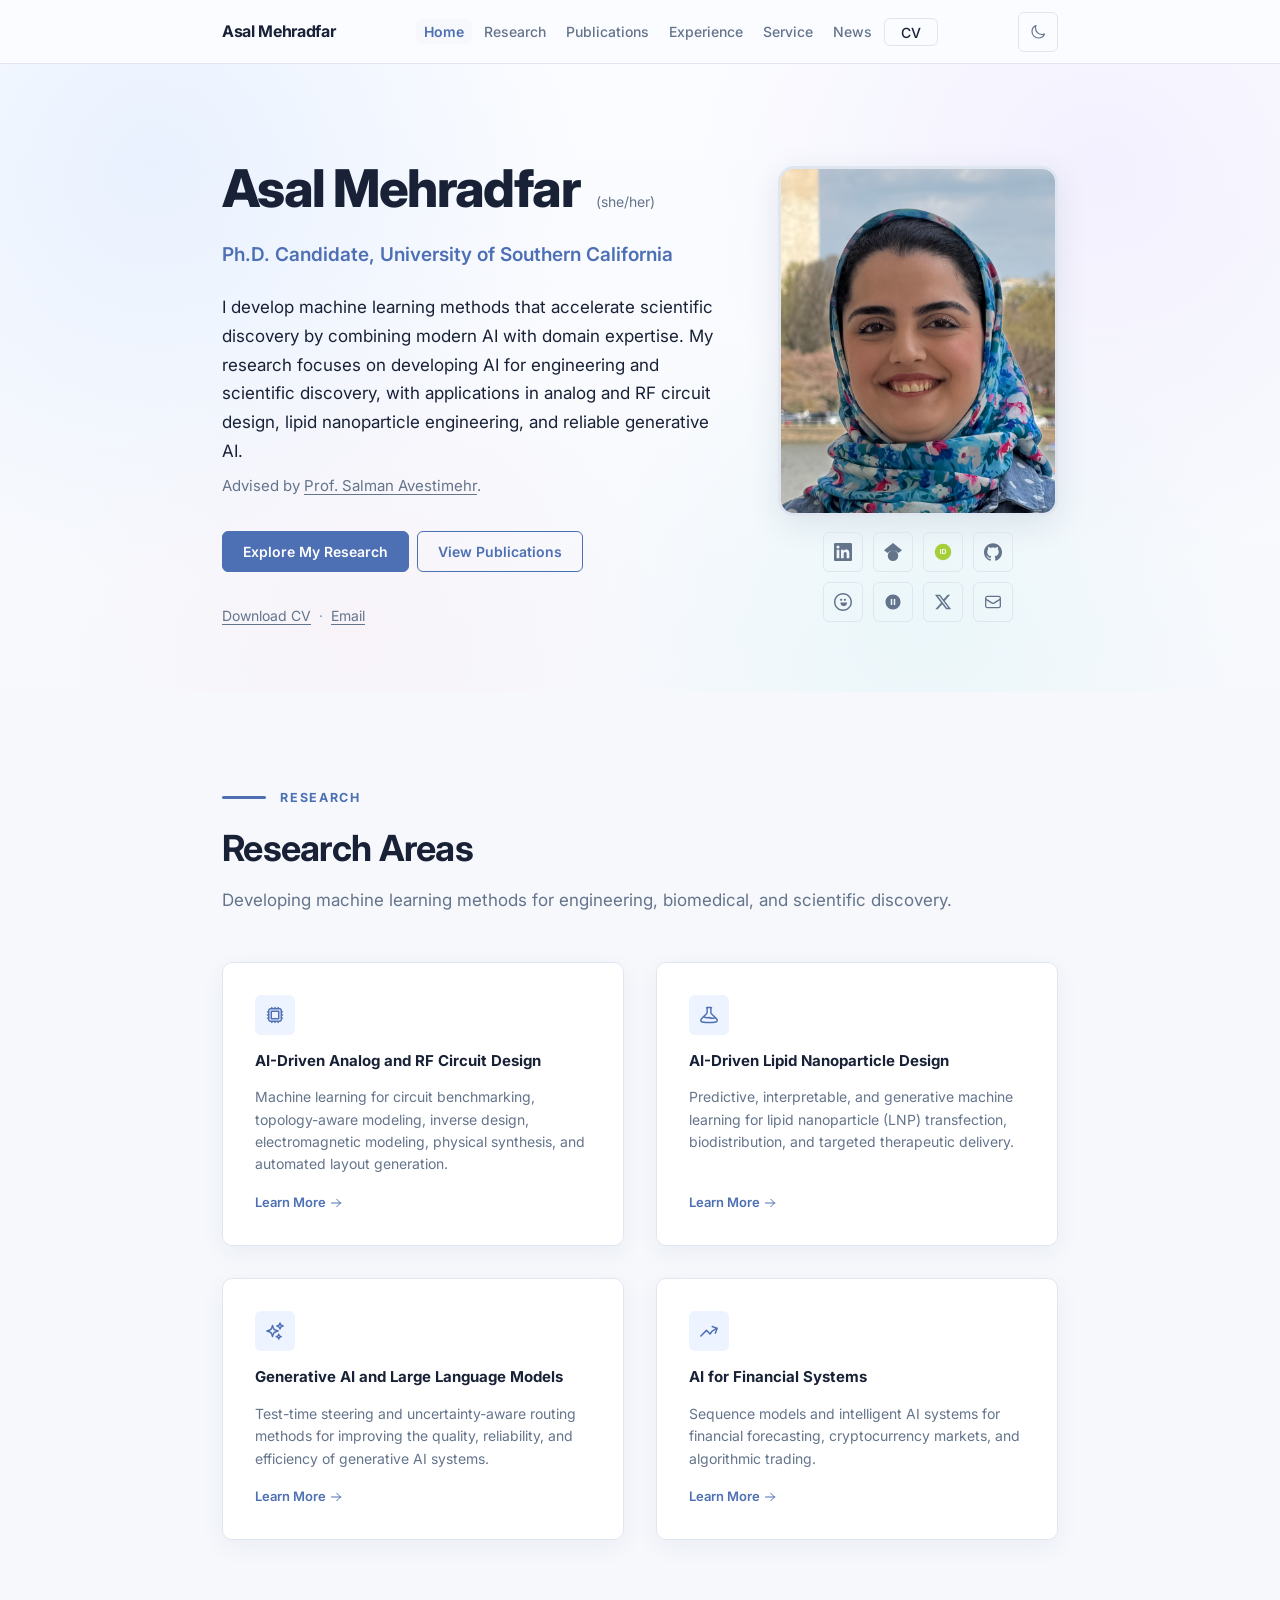
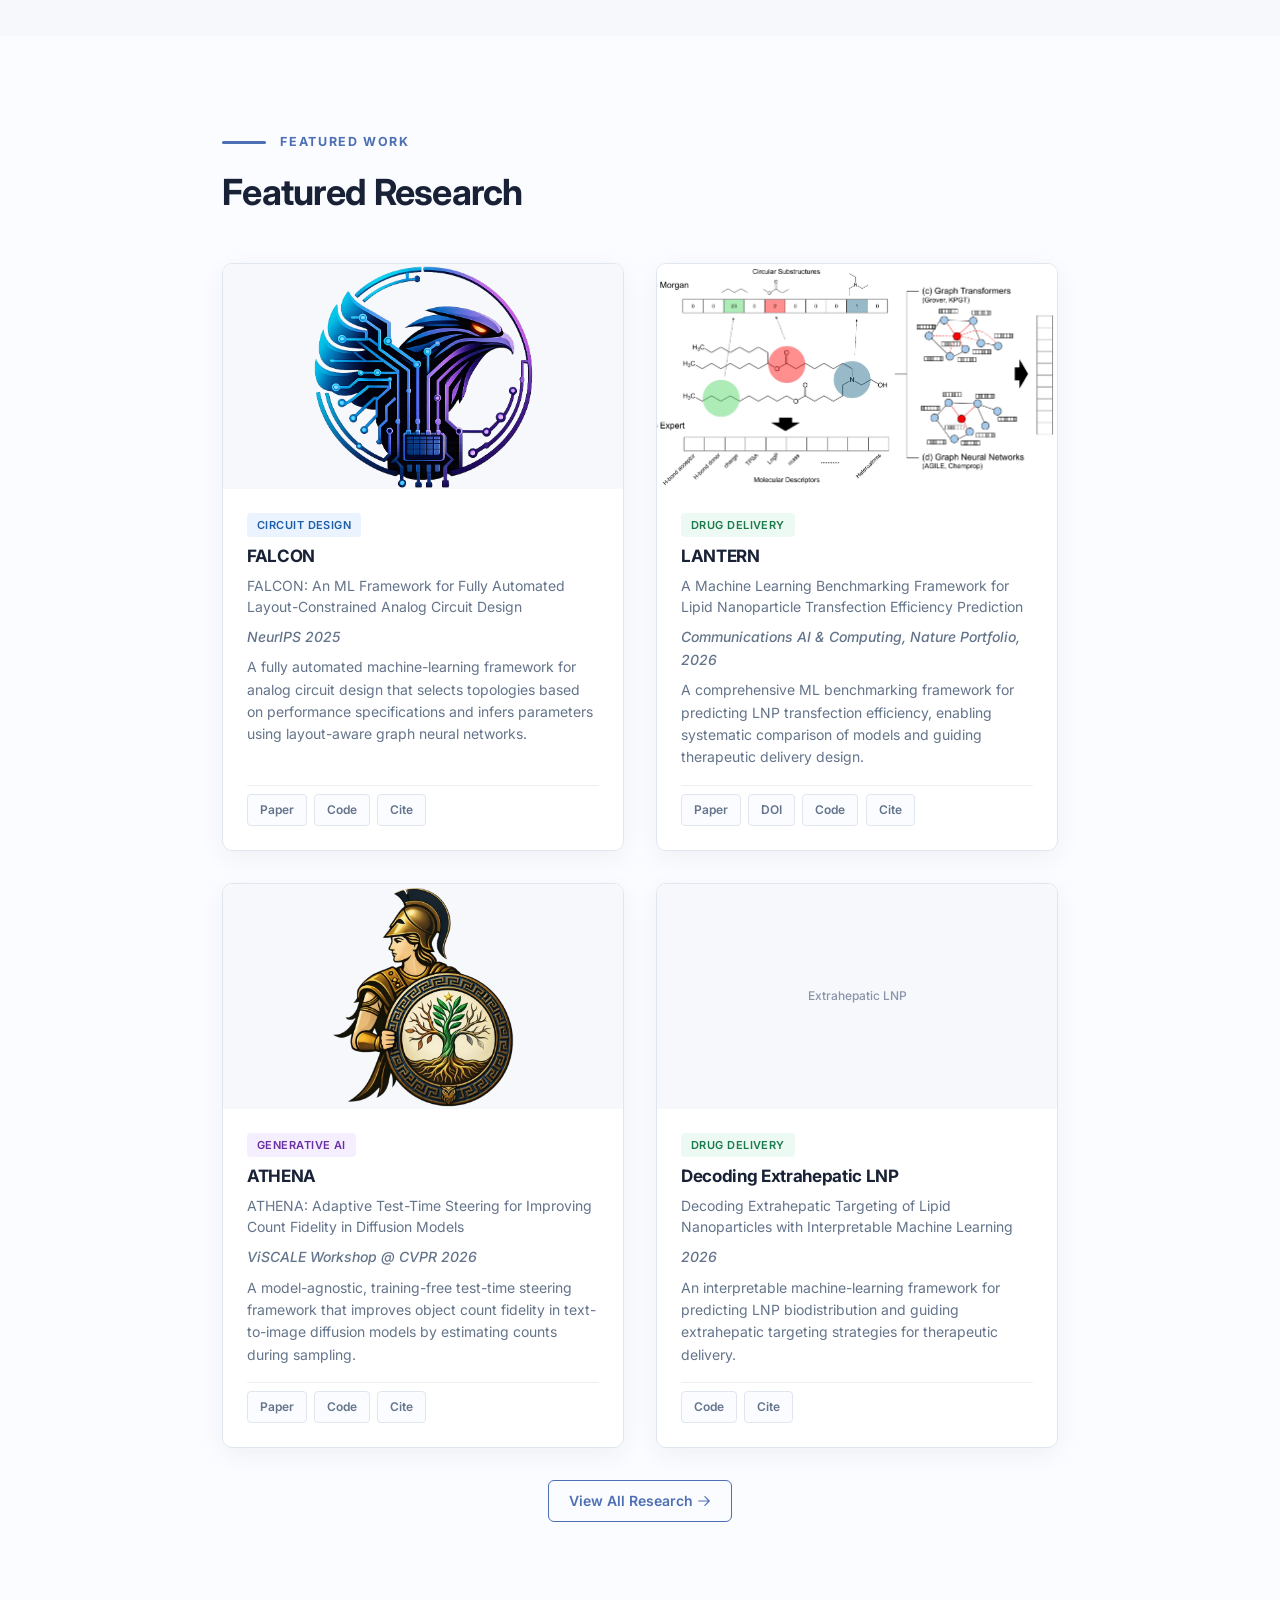
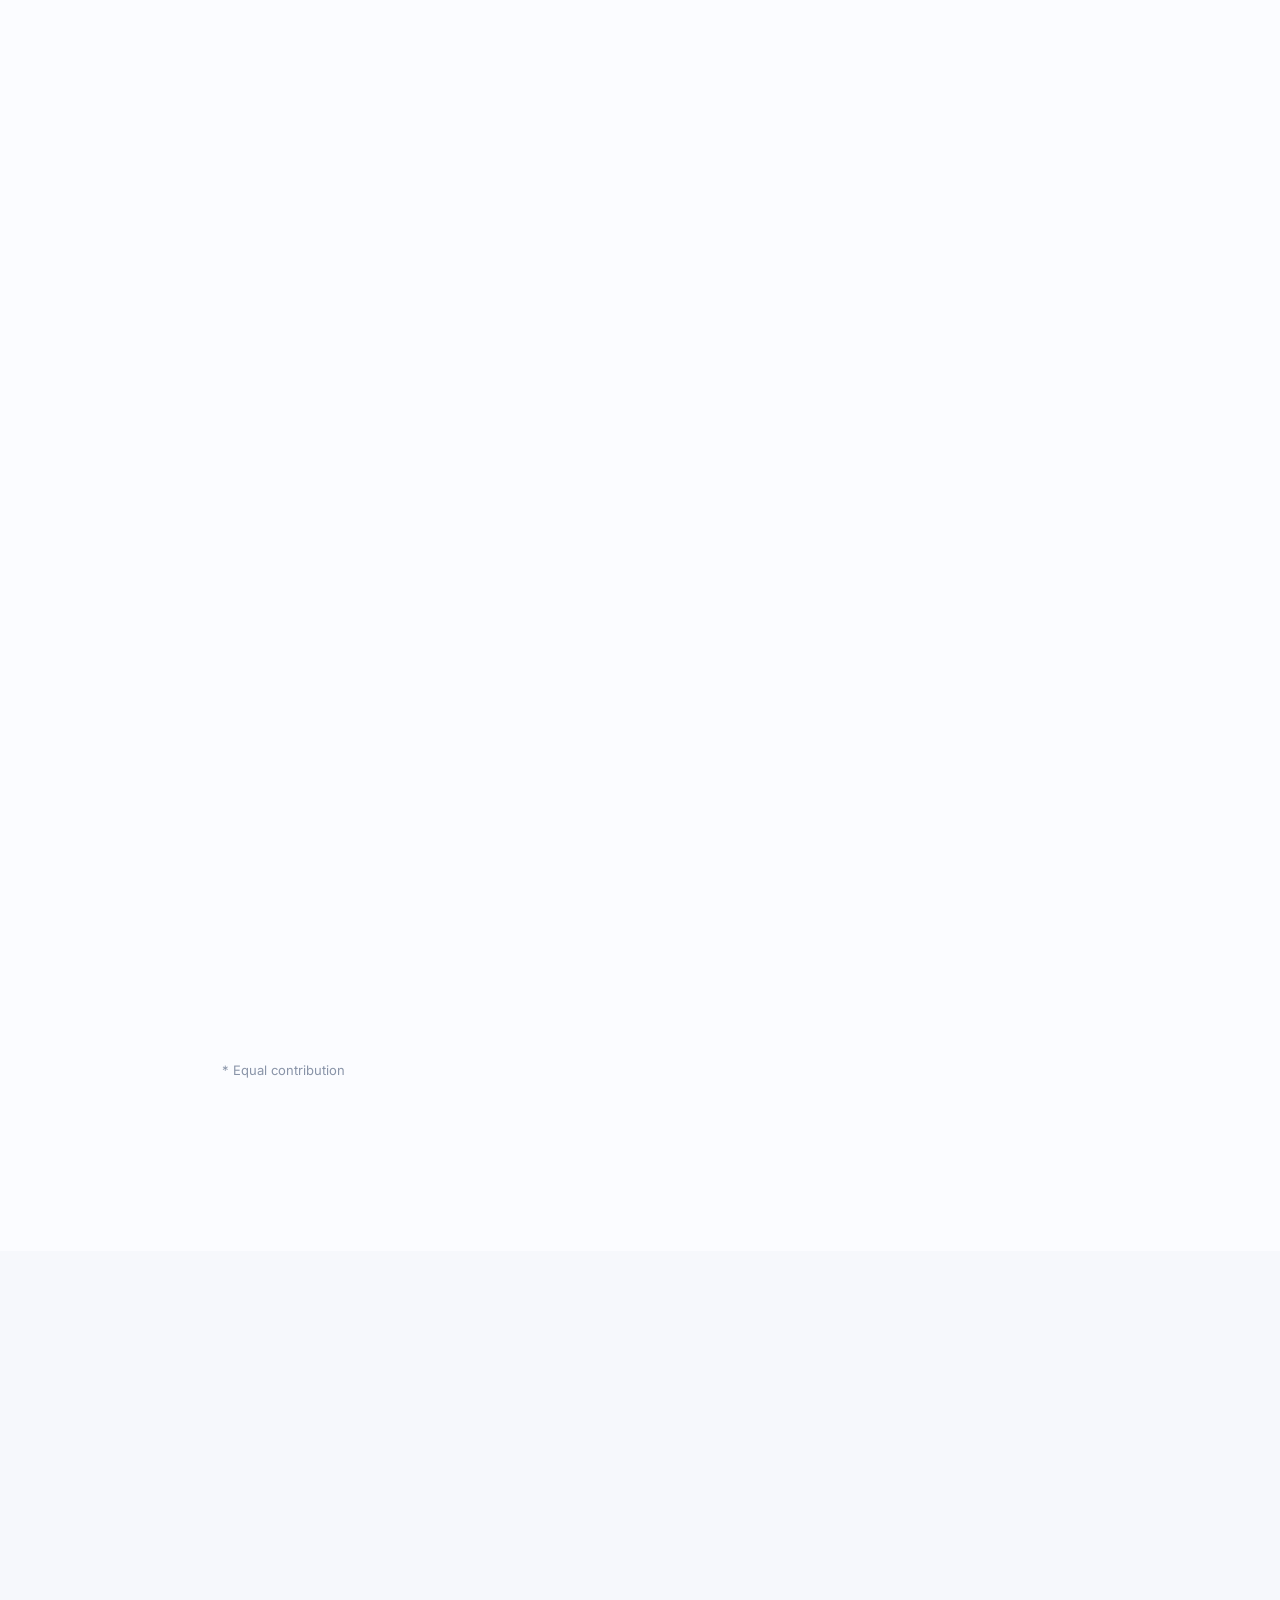
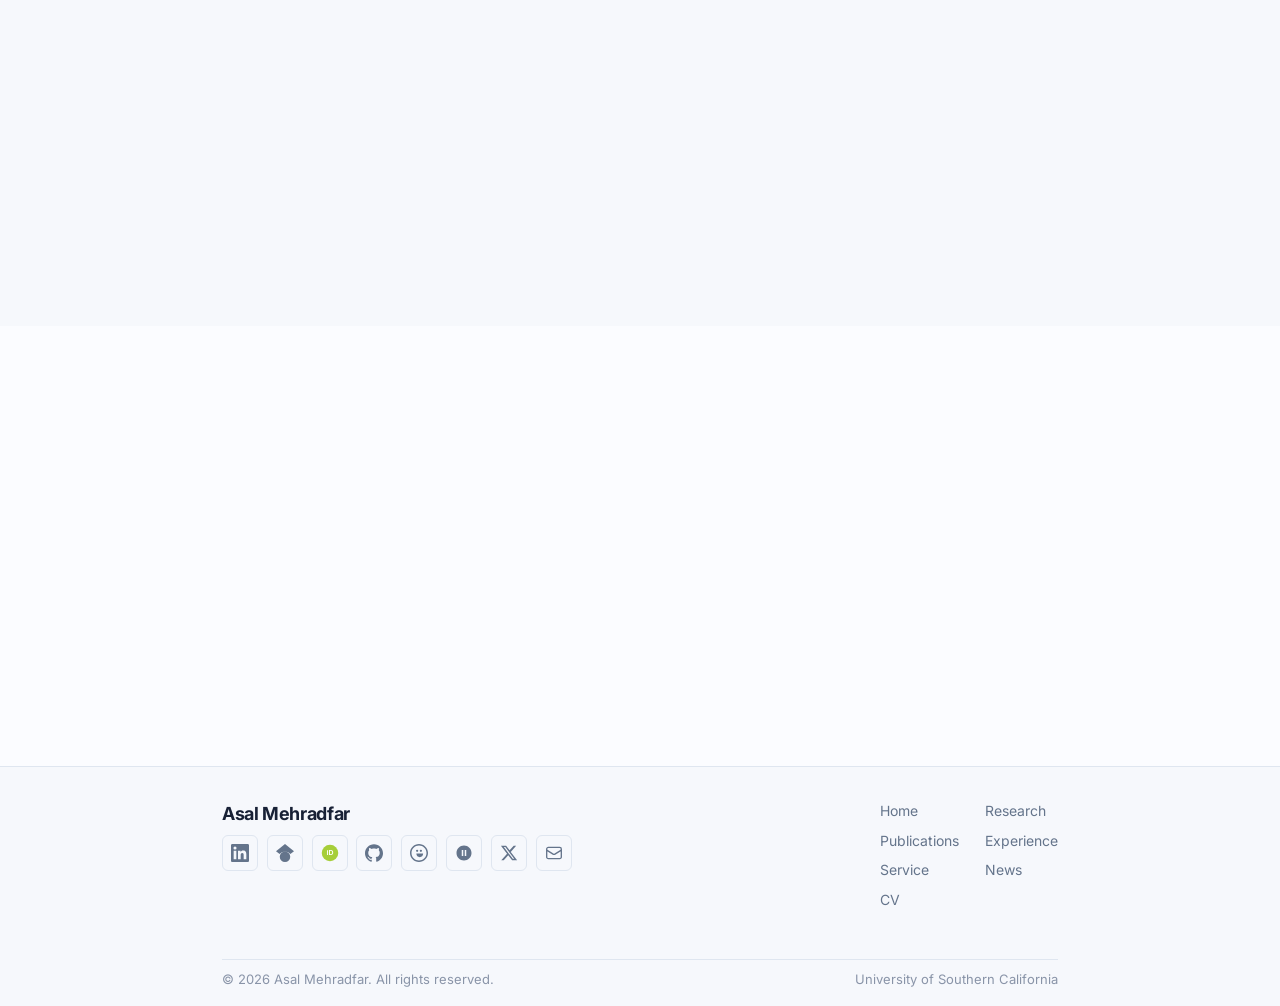
==== commit a30c3b73: "project pages removed" ====
--- a/index.html
+++ b/index.html
@@ -2298,7 +2298,7 @@
                 layout-aware graph neural networks.
               </p>
 <div class="project-card-footer">
-<div class="project-card-links"><a class="resource-btn resource-btn--primary" href="publications/falcon.html" title="View the FALCON project page">Project</a><a class="resource-btn" href="https://arxiv.org/abs/2505.21923" rel="noopener noreferrer" target="_blank" title="Open the FALCON paper">Paper</a><a class="resource-btn" href="https://github.com/AsalMehradfar/FALCON" rel="noopener noreferrer" target="_blank" title="Open the FALCON code repository">Code</a><button aria-label="Copy BibTeX citation" class="resource-btn cite-trigger" data-bibtex="@inproceedings{mehradfar2025falcon,
+<div class="project-card-links"><a class="resource-btn" href="https://arxiv.org/abs/2505.21923" rel="noopener noreferrer" target="_blank" title="Open the FALCON paper">Paper</a><a class="resource-btn" href="https://github.com/AsalMehradfar/FALCON" rel="noopener noreferrer" target="_blank" title="Open the FALCON code repository">Code</a><button aria-label="Copy BibTeX citation" class="resource-btn cite-trigger" data-bibtex="@inproceedings{mehradfar2025falcon,
   title     = {{FALCON: An ML Framework for Fully Automated Layout-Constrained Analog Circuit Design}},
   author    = {Mehradfar, Asal and Zhao, Xuzhe and Huang, Yilun and Ceyani, Emir and Yang, Yankai and Han, Shihao and Aghasi, Hamidreza and Avestimehr, Salman},
   booktitle = {The Thirty-Ninth Annual Conference on Neural Information Processing Systems (NeurIPS)},
@@ -2326,7 +2326,7 @@
                 delivery design.
               </p>
 <div class="project-card-footer">
-<div class="project-card-links"><a class="resource-btn resource-btn--primary" href="publications/lantern.html">Project</a><a class="resource-btn" href="https://arxiv.org/abs/2507.03209" rel="noopener noreferrer" target="_blank">Paper</a><a class="resource-btn" href="https://doi.org/10.1038/s44488-026-00007-x" rel="noopener noreferrer" target="_blank">DOI</a><a class="resource-btn" href="https://github.com/AsalMehradfar/LANTERN" rel="noopener noreferrer" target="_blank">Code</a><button aria-label="Copy BibTeX citation" class="resource-btn cite-trigger" data-bibtex="@article{mehradfar2025lantern,
+<div class="project-card-links"><a class="resource-btn" href="https://arxiv.org/abs/2507.03209" rel="noopener noreferrer" target="_blank">Paper</a><a class="resource-btn" href="https://doi.org/10.1038/s44488-026-00007-x" rel="noopener noreferrer" target="_blank">DOI</a><a class="resource-btn" href="https://github.com/AsalMehradfar/LANTERN" rel="noopener noreferrer" target="_blank">Code</a><button aria-label="Copy BibTeX citation" class="resource-btn cite-trigger" data-bibtex="@article{mehradfar2025lantern,
   title   = {{A Machine Learning Benchmarking Framework for Lipid Nanoparticle Transfection Efficiency Prediction}},
   author  = {Mehradfar, Asal and Sepehri, Mohammad Shahab and Hernandez-Lobato, Jose Miguel and Kwon, Glen S. and Soltanolkotabi, Mahdi and Avestimehr, Salman and Rasoulianboroujeni, Morteza},
   journal = {Communications AI \&amp; Computing},
@@ -2356,7 +2356,7 @@
                 during sampling.
               </p>
 <div class="project-card-footer">
-<div class="project-card-links"><a class="resource-btn resource-btn--primary" href="publications/athena.html" title="View the ATHENA project page">Project</a><a class="resource-btn" href="https://arxiv.org/abs/2603.19676" rel="noopener noreferrer" target="_blank" title="Open the ATHENA paper">Paper</a><a class="resource-btn" href="https://github.com/MShahabSepehri/ATHENA" rel="noopener noreferrer" target="_blank" title="Open the ATHENA code repository">Code</a><button aria-label="Copy BibTeX citation" class="resource-btn cite-trigger" data-bibtex="@inproceedings{sepehri2026athena,
+<div class="project-card-links"><a class="resource-btn" href="https://arxiv.org/abs/2603.19676" rel="noopener noreferrer" target="_blank" title="Open the ATHENA paper">Paper</a><a class="resource-btn" href="https://github.com/MShahabSepehri/ATHENA" rel="noopener noreferrer" target="_blank" title="Open the ATHENA code repository">Code</a><button aria-label="Copy BibTeX citation" class="resource-btn cite-trigger" data-bibtex="@inproceedings{sepehri2026athena,
   title     = {{ATHENA: Adaptive Test-Time Steering for Improving Count Fidelity in Diffusion Models}},
   author    = {Sepehri, Mohammad Shahab and Mehradfar, Asal and Tinaz, Berk and Avestimehr, Salman and Soltanolkotabi, Mahdi},
   booktitle = {Test-Time Scaling for Computer Vision (ViSCALE) Workshop at CVPR},
@@ -2387,7 +2387,7 @@
                 and guiding extrahepatic targeting strategies for therapeutic delivery.
               </p>
 <div class="project-card-footer">
-<div class="project-card-links"><a class="resource-btn resource-btn--primary" href="publications/decoding-extrahepatic-targeting.html" title="View the Decoding Extrahepatic LNP project page">Project</a><a class="resource-btn" href="https://github.com/AsalMehradfar/lnp-extrahepatic-targeting" rel="noopener noreferrer" target="_blank">Code</a><button aria-label="Copy BibTeX citation" class="resource-btn cite-trigger" data-bibtex="@unpublished{mehradfar2025decoding,
+<div class="project-card-links"><a class="resource-btn" href="https://github.com/AsalMehradfar/lnp-extrahepatic-targeting" rel="noopener noreferrer" target="_blank">Code</a><button aria-label="Copy BibTeX citation" class="resource-btn cite-trigger" data-bibtex="@unpublished{mehradfar2025decoding,
   title  = {{Decoding Extrahepatic Targeting of Lipid Nanoparticles with Interpretable Machine Learning}},
   author = {Mehradfar, Asal and Sepehri, Mohammad Shahab and Antholine, Owen and Shankar, Varun and Kwon, Glen S. and Avestimehr, Salman and Rasoulianboroujeni, Morteza},
   year   = {2026},
@@ -2415,7 +2415,7 @@
 <div class="section-header reveal">
 <span class="eyebrow">News</span><h2 id="news-heading">Latest News</h2>
 </div>
-<div class="news-list reveal" role="list"><article class="news-item reveal"><time class="news-date">August 2026</time><div class="news-content"><span class="news-category">Fellowship</span><h3 class="news-headline">Selected as a 2026 Capital One Fellow</h3><p class="news-description">Selected for the Capital One fellowship through USC’s Capital One Center for Responsible AI and Decision-Making in Finance (CREDIF).</p><div class="news-links"><a class="news-link" href="https://stevens-computing-ai.usc.edu/credif/" rel="noopener noreferrer" target="_blank" title="USC Capital One Center for Responsible AI and Decision-Making in Finance (CREDIF)">CREDIF</a></div></div></article><article class="news-item reveal"><time class="news-date">July 2026</time><div class="news-content"><span class="news-category">Publication</span><h3 class="news-headline">LANTERN Published in Nature Portfolio</h3><p class="news-description">Published a machine learning benchmarking framework for predicting lipid nanoparticle transfection efficiency.</p><div class="news-links"><a class="news-link" href="publications/lantern.html">Project</a><a class="news-link" href="https://arxiv.org/abs/2507.03209" rel="noopener noreferrer" target="_blank">Paper</a><a class="news-link" href="https://doi.org/10.1038/s44488-026-00007-x" rel="noopener noreferrer" target="_blank">DOI</a><a class="news-link" href="https://github.com/AsalMehradfar/LANTERN" rel="noopener noreferrer" target="_blank">Code</a></div></div></article><article class="news-item reveal"><time class="news-date">June 2026</time><div class="news-content"><span class="news-category">Presentation</span><h3 class="news-headline">ATHENA Presented at the CVPR ViSCALE Workshop</h3><p class="news-description">Presented a training-free test-time steering method for improving object-count fidelity in diffusion models.</p><div class="news-links"><a class="news-link" href="publications/athena.html">Project</a><a class="news-link" href="https://arxiv.org/abs/2603.19676" rel="noopener noreferrer" target="_blank">Paper</a><a class="news-link" href="https://github.com/MShahabSepehri/ATHENA" rel="noopener noreferrer" target="_blank">Code</a></div></div></article></div><!-- /news-list -->
+<div class="news-list reveal" role="list"><article class="news-item reveal"><time class="news-date">August 2026</time><div class="news-content"><span class="news-category">Fellowship</span><h3 class="news-headline">Selected as a 2026 Capital One Fellow</h3><p class="news-description">Selected for the Capital One fellowship through USC’s Capital One Center for Responsible AI and Decision-Making in Finance (CREDIF).</p><div class="news-links"><a class="news-link" href="https://stevens-computing-ai.usc.edu/credif/" rel="noopener noreferrer" target="_blank" title="USC Capital One Center for Responsible AI and Decision-Making in Finance (CREDIF)">CREDIF</a></div></div></article><article class="news-item reveal"><time class="news-date">July 2026</time><div class="news-content"><span class="news-category">Publication</span><h3 class="news-headline">LANTERN Published in Nature Portfolio</h3><p class="news-description">Published a machine learning benchmarking framework for predicting lipid nanoparticle transfection efficiency.</p><div class="news-links"><a class="news-link" href="https://arxiv.org/abs/2507.03209" rel="noopener noreferrer" target="_blank">Paper</a><a class="news-link" href="https://doi.org/10.1038/s44488-026-00007-x" rel="noopener noreferrer" target="_blank">DOI</a><a class="news-link" href="https://github.com/AsalMehradfar/LANTERN" rel="noopener noreferrer" target="_blank">Code</a></div></div></article><article class="news-item reveal"><time class="news-date">June 2026</time><div class="news-content"><span class="news-category">Presentation</span><h3 class="news-headline">ATHENA Presented at the CVPR ViSCALE Workshop</h3><p class="news-description">Presented a training-free test-time steering method for improving object-count fidelity in diffusion models.</p><div class="news-links"><a class="news-link" href="https://arxiv.org/abs/2603.19676" rel="noopener noreferrer" target="_blank">Paper</a><a class="news-link" href="https://github.com/MShahabSepehri/ATHENA" rel="noopener noreferrer" target="_blank">Code</a></div></div></article></div><!-- /news-list -->
 <div class="news-footer reveal">
 <a class="btn btn--secondary" href="news.html">View All News <svg aria-hidden="true" fill="none" height="14" stroke="currentColor" stroke-width="2" viewbox="0 0 24 24" width="14" xmlns="http://www.w3.org/2000/svg"><path d="M13.5 4.5 21 12m0 0-7.5 7.5M21 12H3" stroke-linecap="round" stroke-linejoin="round"></path></svg></a>
 </div>
@@ -2430,7 +2430,7 @@
          ============================================================ -->
 <section aria-labelledby="publications-heading" class="section">
 <div class="container">
-<div class="section-header reveal"><span class="eyebrow">Publications</span><h2 id="publications-heading">Selected Publications</h2></div><div class="pub-list"><article aria-labelledby="pub-lantern-title" class="pub-item reveal"><div class="pub-item-topline"><span class="badge badge--drug">Drug Delivery</span><span class="pub-type">Journal Article</span></div><h3 class="pub-item-title" id="pub-lantern-title"><a href="publications/lantern.html">A Machine Learning Benchmarking Framework for Lipid Nanoparticle Transfection Efficiency Prediction</a></h3><p class="pub-item-venue">Communications AI &amp; Computing · Nature Portfolio · 2026</p><p class="pub-item-authors"><strong>Asal Mehradfar</strong>*, Mohammad Shahab Sepehri*, Jose Miguel Hernandez-Lobato, Glen S. Kwon, Mahdi Soltanolkotabi, Salman Avestimehr, Morteza Rasoulianboroujeni</p><div class="pub-item-footer pub-item-links"><a class="resource-btn resource-btn--primary" href="publications/lantern.html">Project</a><a class="resource-btn" href="https://arxiv.org/abs/2507.03209" rel="noopener noreferrer" target="_blank">Paper</a><a class="resource-btn" href="https://doi.org/10.1038/s44488-026-00007-x" rel="noopener noreferrer" target="_blank">DOI</a><a class="resource-btn" href="https://github.com/AsalMehradfar/LANTERN" rel="noopener noreferrer" target="_blank">Code</a><button aria-label="Copy BibTeX citation" class="resource-btn cite-trigger" data-bibtex="@article{mehradfar2025lantern,
+<div class="section-header reveal"><span class="eyebrow">Publications</span><h2 id="publications-heading">Selected Publications</h2></div><div class="pub-list"><article aria-labelledby="pub-lantern-title" class="pub-item reveal"><div class="pub-item-topline"><span class="badge badge--drug">Drug Delivery</span><span class="pub-type">Journal Article</span></div><h3 class="pub-item-title" id="pub-lantern-title"><a href="publications/lantern.html">A Machine Learning Benchmarking Framework for Lipid Nanoparticle Transfection Efficiency Prediction</a></h3><p class="pub-item-venue">Communications AI &amp; Computing · Nature Portfolio · 2026</p><p class="pub-item-authors"><strong>Asal Mehradfar</strong>*, Mohammad Shahab Sepehri*, Jose Miguel Hernandez-Lobato, Glen S. Kwon, Mahdi Soltanolkotabi, Salman Avestimehr, Morteza Rasoulianboroujeni</p><div class="pub-item-footer pub-item-links"><a class="resource-btn" href="https://arxiv.org/abs/2507.03209" rel="noopener noreferrer" target="_blank">Paper</a><a class="resource-btn" href="https://doi.org/10.1038/s44488-026-00007-x" rel="noopener noreferrer" target="_blank">DOI</a><a class="resource-btn" href="https://github.com/AsalMehradfar/LANTERN" rel="noopener noreferrer" target="_blank">Code</a><button aria-label="Copy BibTeX citation" class="resource-btn cite-trigger" data-bibtex="@article{mehradfar2025lantern,
   author  = {Asal Mehradfar and Mohammad Shahab Sepehri and Jose Miguel Hernandez-Lobato and Glen S. Kwon and Mahdi Soltanolkotabi and Salman Avestimehr and Morteza Rasoulianboroujeni},
   title   = {{A Machine Learning Benchmarking Framework for Lipid Nanoparticle Transfection Efficiency Prediction}},
   journal = {Communications AI \&amp; Computing (Nature Portfolio)},
@@ -2438,23 +2438,23 @@
   doi     = {10.1038/s44488-026-00007-x},
   url     = {https://doi.org/10.1038/s44488-026-00007-x},
   note    = {Equal contribution by the first two authors}
-}" title="Copy BibTeX citation" type="button">Cite</button></div></article><article aria-labelledby="pub-falcon-title" class="pub-item reveal"><div class="pub-item-topline"><span class="badge badge--circuits">Circuit Design</span><span class="pub-type">Conference Paper</span></div><h3 class="pub-item-title" id="pub-falcon-title"><a href="publications/falcon.html">FALCON: An ML Framework for Fully Automated Layout-Constrained Analog Circuit Design</a></h3><p class="pub-item-venue">NeurIPS · 2025</p><p class="pub-item-authors"><strong>Asal Mehradfar</strong>, Xuzhe Zhao, Yilun Huang, Emir Ceyani, Yankai Yang, Shihao Han, Hamidreza Aghasi, Salman Avestimehr</p><div class="pub-item-footer pub-item-links"><a class="resource-btn resource-btn--primary" href="publications/falcon.html">Project</a><a class="resource-btn" href="https://arxiv.org/abs/2505.21923" rel="noopener noreferrer" target="_blank">Paper</a><a class="resource-btn" href="https://github.com/AsalMehradfar/FALCON" rel="noopener noreferrer" target="_blank">Code</a><button aria-label="Copy BibTeX citation" class="resource-btn cite-trigger" data-bibtex="@inproceedings{mehradfar2025falcon,
+}" title="Copy BibTeX citation" type="button">Cite</button></div></article><article aria-labelledby="pub-falcon-title" class="pub-item reveal"><div class="pub-item-topline"><span class="badge badge--circuits">Circuit Design</span><span class="pub-type">Conference Paper</span></div><h3 class="pub-item-title" id="pub-falcon-title"><a href="publications/falcon.html">FALCON: An ML Framework for Fully Automated Layout-Constrained Analog Circuit Design</a></h3><p class="pub-item-venue">NeurIPS · 2025</p><p class="pub-item-authors"><strong>Asal Mehradfar</strong>, Xuzhe Zhao, Yilun Huang, Emir Ceyani, Yankai Yang, Shihao Han, Hamidreza Aghasi, Salman Avestimehr</p><div class="pub-item-footer pub-item-links"><a class="resource-btn" href="https://arxiv.org/abs/2505.21923" rel="noopener noreferrer" target="_blank">Paper</a><a class="resource-btn" href="https://github.com/AsalMehradfar/FALCON" rel="noopener noreferrer" target="_blank">Code</a><button aria-label="Copy BibTeX citation" class="resource-btn cite-trigger" data-bibtex="@inproceedings{mehradfar2025falcon,
   title     = {{FALCON: An ML Framework for Fully Automated Layout-Constrained Analog Circuit Design}},
   author    = {Mehradfar, Asal and Zhao, Xuzhe and Huang, Yilun and Ceyani, Emir and Yang, Yankai and Han, Shihao and Aghasi, Hamidreza and Avestimehr, Salman},
   booktitle = {The Thirty-Ninth Annual Conference on Neural Information Processing Systems (NeurIPS)},
   year      = {2025}
-}" title="Copy BibTeX citation" type="button">Cite</button></div></article><article aria-labelledby="pub-athena-title" class="pub-item reveal"><div class="pub-item-topline"><span class="badge badge--genai">Generative AI</span><span class="pub-type">Workshop Paper</span></div><h3 class="pub-item-title" id="pub-athena-title"><a href="publications/athena.html">ATHENA: Adaptive Test-Time Steering for Improving Count Fidelity in Diffusion Models</a></h3><p class="pub-item-venue">CVPR ViSCALE Workshop · 2026</p><p class="pub-item-authors">Mohammad Shahab Sepehri*, <strong>Asal Mehradfar</strong>*, Berk Tinaz, Salman Avestimehr, Mahdi Soltanolkotabi</p><div class="pub-item-footer pub-item-links"><a class="resource-btn resource-btn--primary" href="publications/athena.html">Project</a><a class="resource-btn" href="https://arxiv.org/abs/2603.19676" rel="noopener noreferrer" target="_blank">Paper</a><a class="resource-btn" href="https://github.com/MShahabSepehri/ATHENA" rel="noopener noreferrer" target="_blank">Code</a><button aria-label="Copy BibTeX citation" class="resource-btn cite-trigger" data-bibtex="@inproceedings{sepehri2026athena,
+}" title="Copy BibTeX citation" type="button">Cite</button></div></article><article aria-labelledby="pub-athena-title" class="pub-item reveal"><div class="pub-item-topline"><span class="badge badge--genai">Generative AI</span><span class="pub-type">Workshop Paper</span></div><h3 class="pub-item-title" id="pub-athena-title"><a href="publications/athena.html">ATHENA: Adaptive Test-Time Steering for Improving Count Fidelity in Diffusion Models</a></h3><p class="pub-item-venue">CVPR ViSCALE Workshop · 2026</p><p class="pub-item-authors">Mohammad Shahab Sepehri*, <strong>Asal Mehradfar</strong>*, Berk Tinaz, Salman Avestimehr, Mahdi Soltanolkotabi</p><div class="pub-item-footer pub-item-links"><a class="resource-btn" href="https://arxiv.org/abs/2603.19676" rel="noopener noreferrer" target="_blank">Paper</a><a class="resource-btn" href="https://github.com/MShahabSepehri/ATHENA" rel="noopener noreferrer" target="_blank">Code</a><button aria-label="Copy BibTeX citation" class="resource-btn cite-trigger" data-bibtex="@inproceedings{sepehri2026athena,
   title     = {{ATHENA: Adaptive Test-Time Steering for Improving Count Fidelity in Diffusion Models}},
   author    = {Sepehri, Mohammad Shahab and Mehradfar, Asal and Tinaz, Berk and Avestimehr, Salman and Soltanolkotabi, Mahdi},
   booktitle = {Test-Time Scaling for Computer Vision (ViSCALE) Workshop at CVPR},
   year      = {2026},
   note      = {Equal contribution by the first two authors}
-}" title="Copy BibTeX citation" type="button">Cite</button></div></article><article aria-labelledby="pub-lnp-title" class="pub-item reveal"><div class="pub-item-topline"><span class="badge badge--drug">Drug Delivery</span><span class="pub-type">Research Manuscript</span></div><h3 class="pub-item-title" id="pub-lnp-title"><a href="publications/decoding-extrahepatic-targeting.html">Decoding Extrahepatic Targeting of Lipid Nanoparticles with Interpretable Machine Learning</a></h3><p class="pub-item-venue">Manuscript in Preparation · 2026</p><p class="pub-item-authors"><strong>Asal Mehradfar</strong>*, Mohammad Shahab Sepehri*, Owen Antholine, Varun Shankar, Glen S. Kwon, Salman Avestimehr, Morteza Rasoulianboroujeni</p><div class="pub-item-footer pub-item-links"><a class="resource-btn resource-btn--primary" href="publications/decoding-extrahepatic-targeting.html">Project</a><a class="resource-btn" href="https://github.com/AsalMehradfar/lnp-extrahepatic-targeting" rel="noopener noreferrer" target="_blank">Code</a><button aria-label="Copy BibTeX citation" class="resource-btn cite-trigger" data-bibtex="@unpublished{mehradfar2025decoding,
+}" title="Copy BibTeX citation" type="button">Cite</button></div></article><article aria-labelledby="pub-lnp-title" class="pub-item reveal"><div class="pub-item-topline"><span class="badge badge--drug">Drug Delivery</span><span class="pub-type">Research Manuscript</span></div><h3 class="pub-item-title" id="pub-lnp-title"><a href="publications/decoding-extrahepatic-targeting.html">Decoding Extrahepatic Targeting of Lipid Nanoparticles with Interpretable Machine Learning</a></h3><p class="pub-item-venue">Manuscript in Preparation · 2026</p><p class="pub-item-authors"><strong>Asal Mehradfar</strong>*, Mohammad Shahab Sepehri*, Owen Antholine, Varun Shankar, Glen S. Kwon, Salman Avestimehr, Morteza Rasoulianboroujeni</p><div class="pub-item-footer pub-item-links"><a class="resource-btn" href="https://github.com/AsalMehradfar/lnp-extrahepatic-targeting" rel="noopener noreferrer" target="_blank">Code</a><button aria-label="Copy BibTeX citation" class="resource-btn cite-trigger" data-bibtex="@unpublished{mehradfar2025decoding,
   title  = {{Decoding Extrahepatic Targeting of Lipid Nanoparticles with Interpretable Machine Learning}},
   author = {Mehradfar, Asal and Sepehri, Mohammad Shahab and Antholine, Owen and Shankar, Varun and Kwon, Glen S. and Avestimehr, Salman and Rasoulianboroujeni, Morteza},
   year   = {2026},
   note   = {Manuscript in preparation; equal contribution by the first two authors}
-}" title="Copy BibTeX citation" type="button">Cite</button></div></article><article aria-labelledby="pub-em-title" class="pub-item reveal"><div class="pub-item-topline"><span class="badge badge--circuits">Circuit Design</span><span class="pub-type">Conference Paper</span></div><h3 class="pub-item-title" id="pub-em-title"><a href="publications/em-aware-physical-synthesis.html">EM-Aware Physical Synthesis: Neural Inductor Modeling and Intelligent Placement &amp; Routing for RF Circuits</a></h3><p class="pub-item-venue">ISCAS · 2026</p><p class="pub-item-authors">Yilun Huang, <strong>Asal Mehradfar</strong>, Salman Avestimehr, Hamidreza Aghasi</p><div class="pub-item-footer pub-item-links"><a class="resource-btn resource-btn--primary" href="publications/em-aware-physical-synthesis.html">Project</a><a class="resource-btn" href="https://github.com/AsalMehradfar/InductorModeling" rel="noopener noreferrer" target="_blank">Code</a><button aria-label="Copy BibTeX citation" class="resource-btn cite-trigger" data-bibtex="@inproceedings{huang2026emaware,
+}" title="Copy BibTeX citation" type="button">Cite</button></div></article><article aria-labelledby="pub-em-title" class="pub-item reveal"><div class="pub-item-topline"><span class="badge badge--circuits">Circuit Design</span><span class="pub-type">Conference Paper</span></div><h3 class="pub-item-title" id="pub-em-title"><a href="publications/em-aware-physical-synthesis.html">EM-Aware Physical Synthesis: Neural Inductor Modeling and Intelligent Placement &amp; Routing for RF Circuits</a></h3><p class="pub-item-venue">ISCAS · 2026</p><p class="pub-item-authors">Yilun Huang, <strong>Asal Mehradfar</strong>, Salman Avestimehr, Hamidreza Aghasi</p><div class="pub-item-footer pub-item-links"><a class="resource-btn" href="https://github.com/AsalMehradfar/InductorModeling" rel="noopener noreferrer" target="_blank">Code</a><button aria-label="Copy BibTeX citation" class="resource-btn cite-trigger" data-bibtex="@inproceedings{huang2026emaware,
   title     = {{EM-Aware Physical Synthesis: Neural Inductor Modeling and Intelligent Placement \&amp; Routing for RF Circuits}},
   author    = {Huang, Yilun and Mehradfar, Asal and Avestimehr, Salman and Aghasi, Hamidreza},
   booktitle = {IEEE International Symposium on Circuits and Systems (ISCAS)},
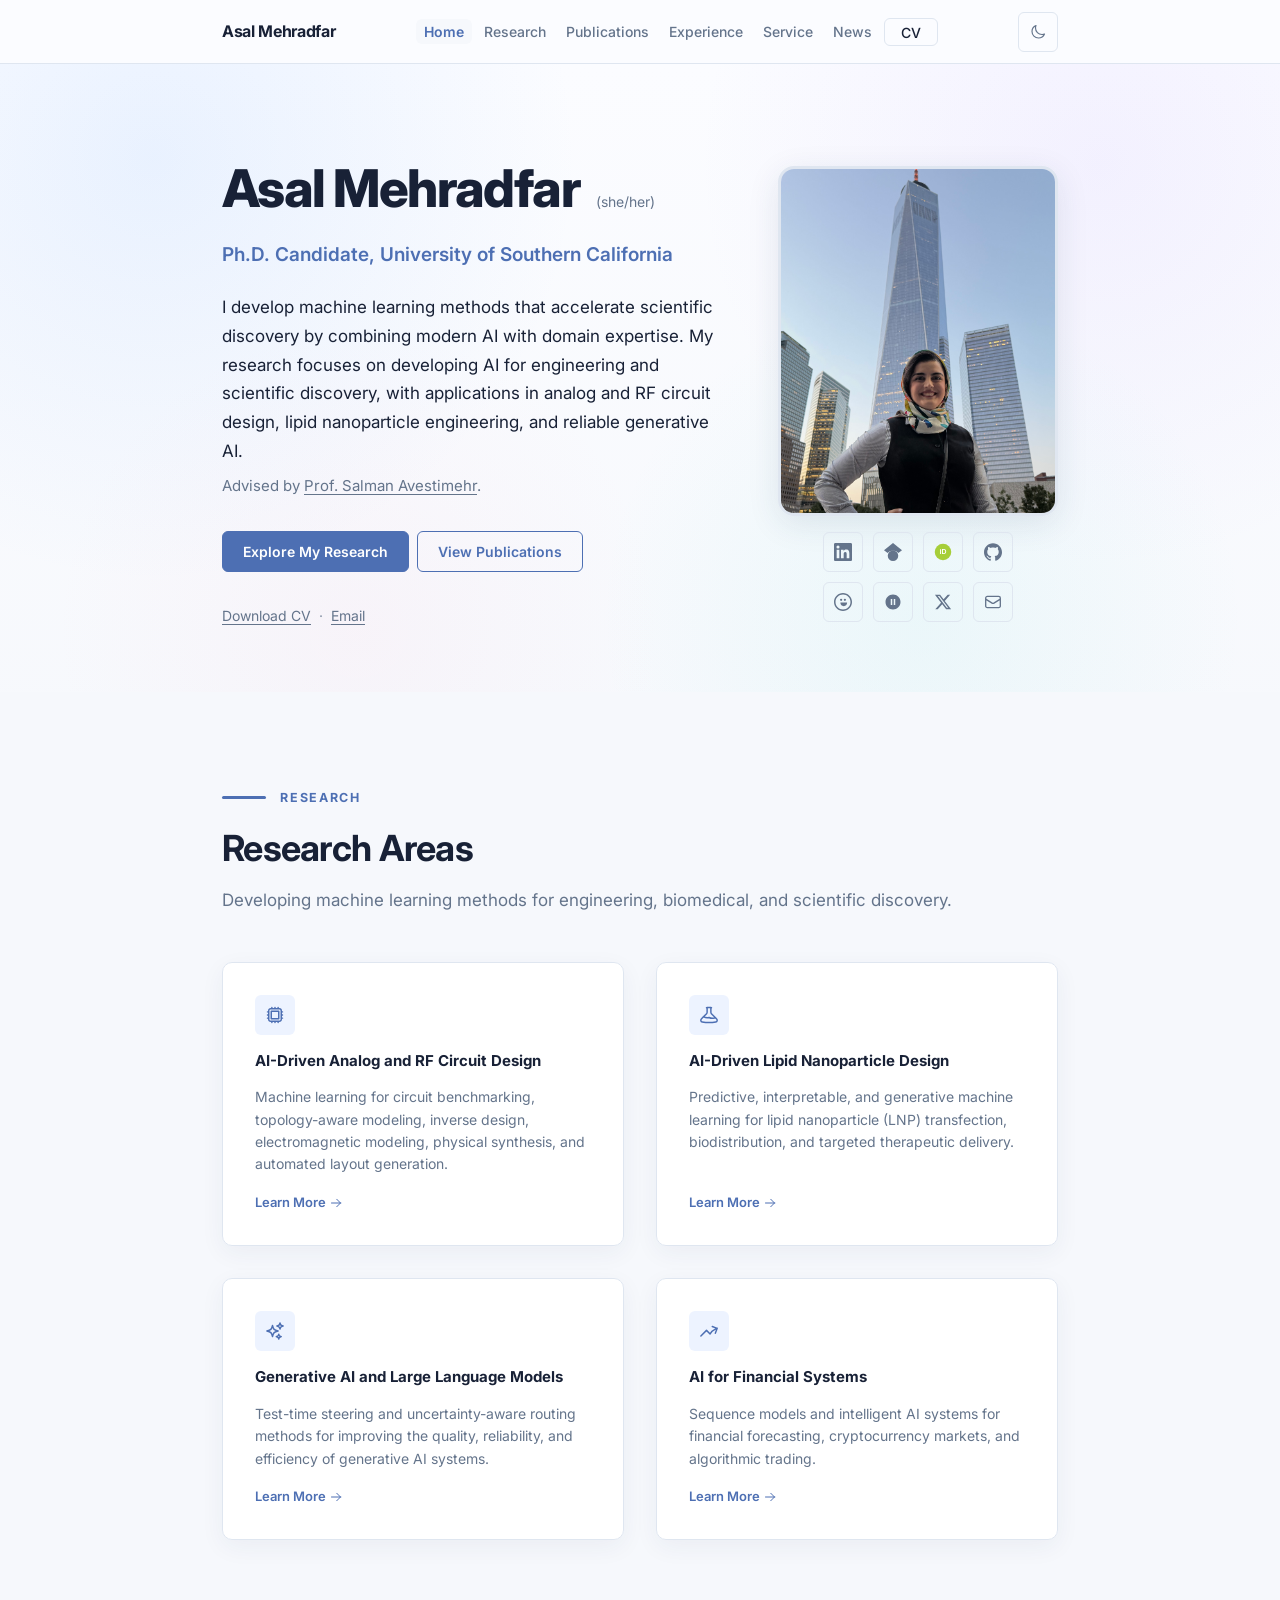
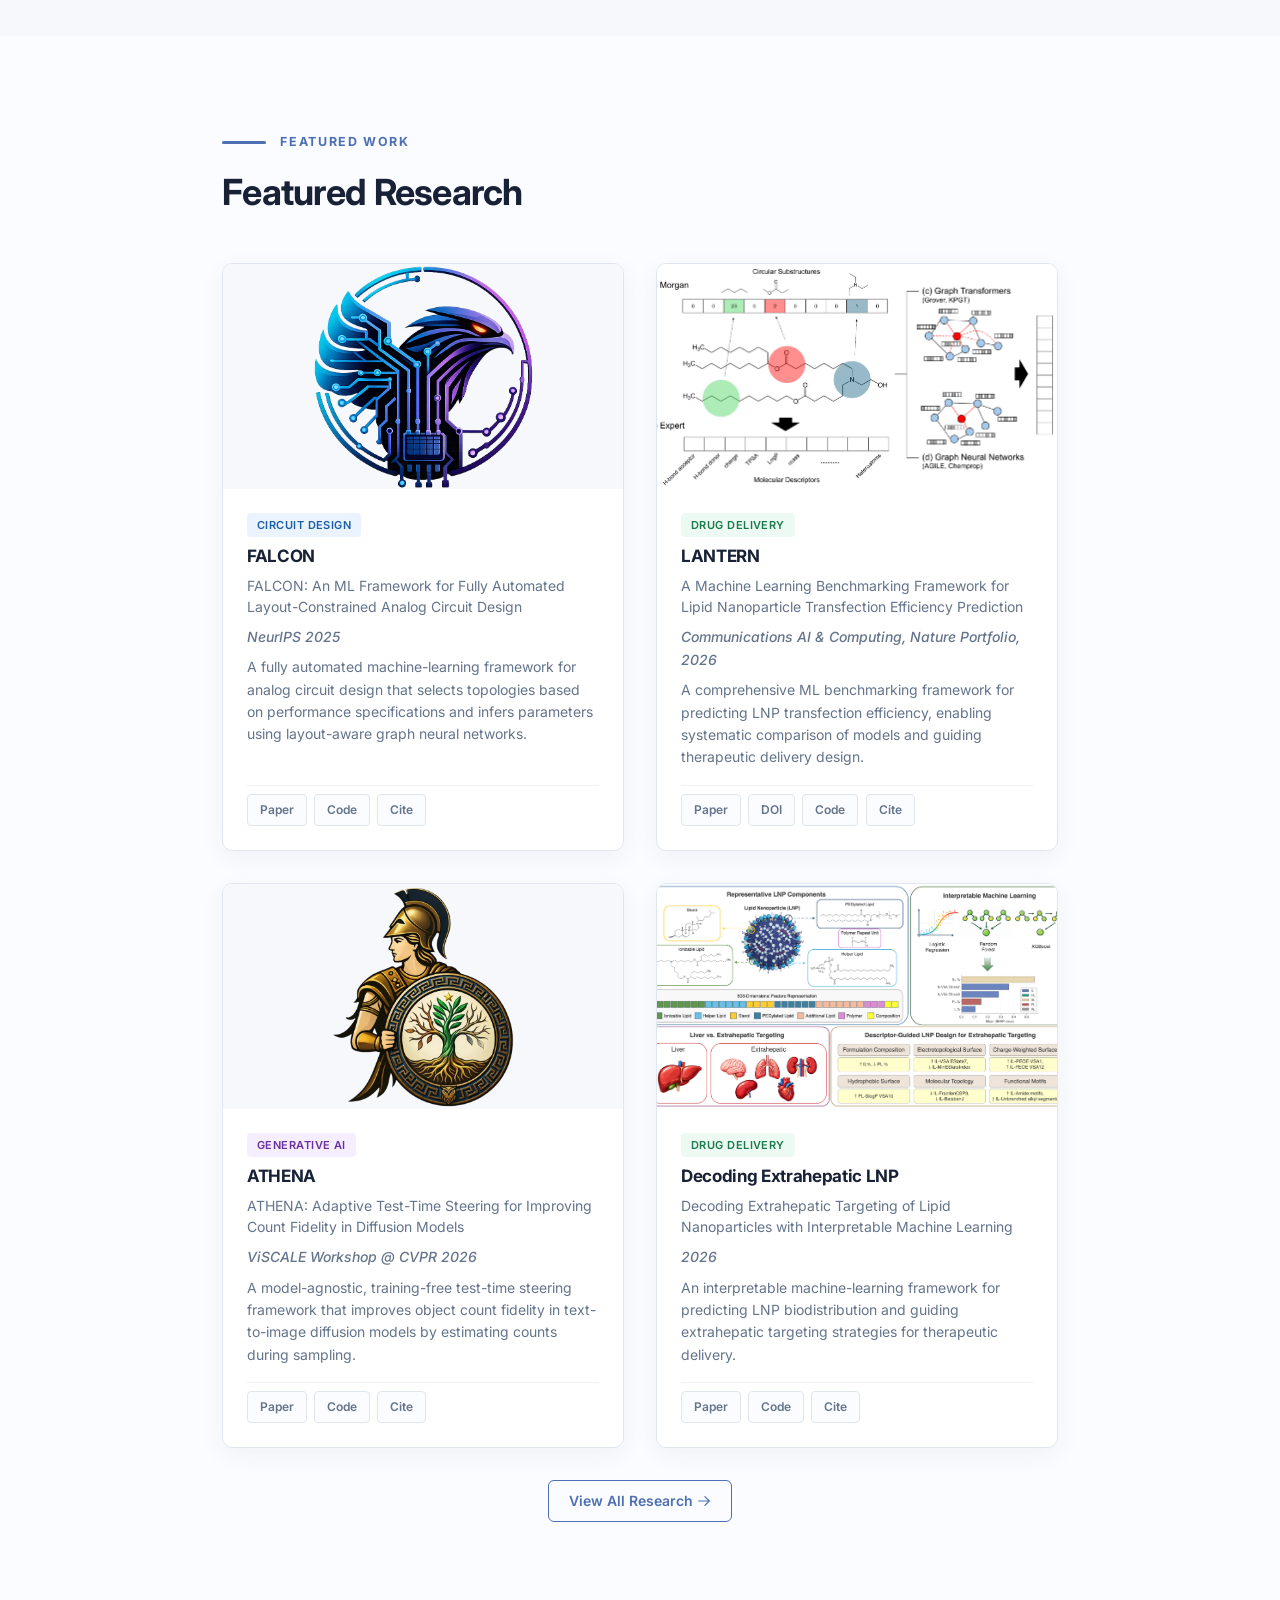
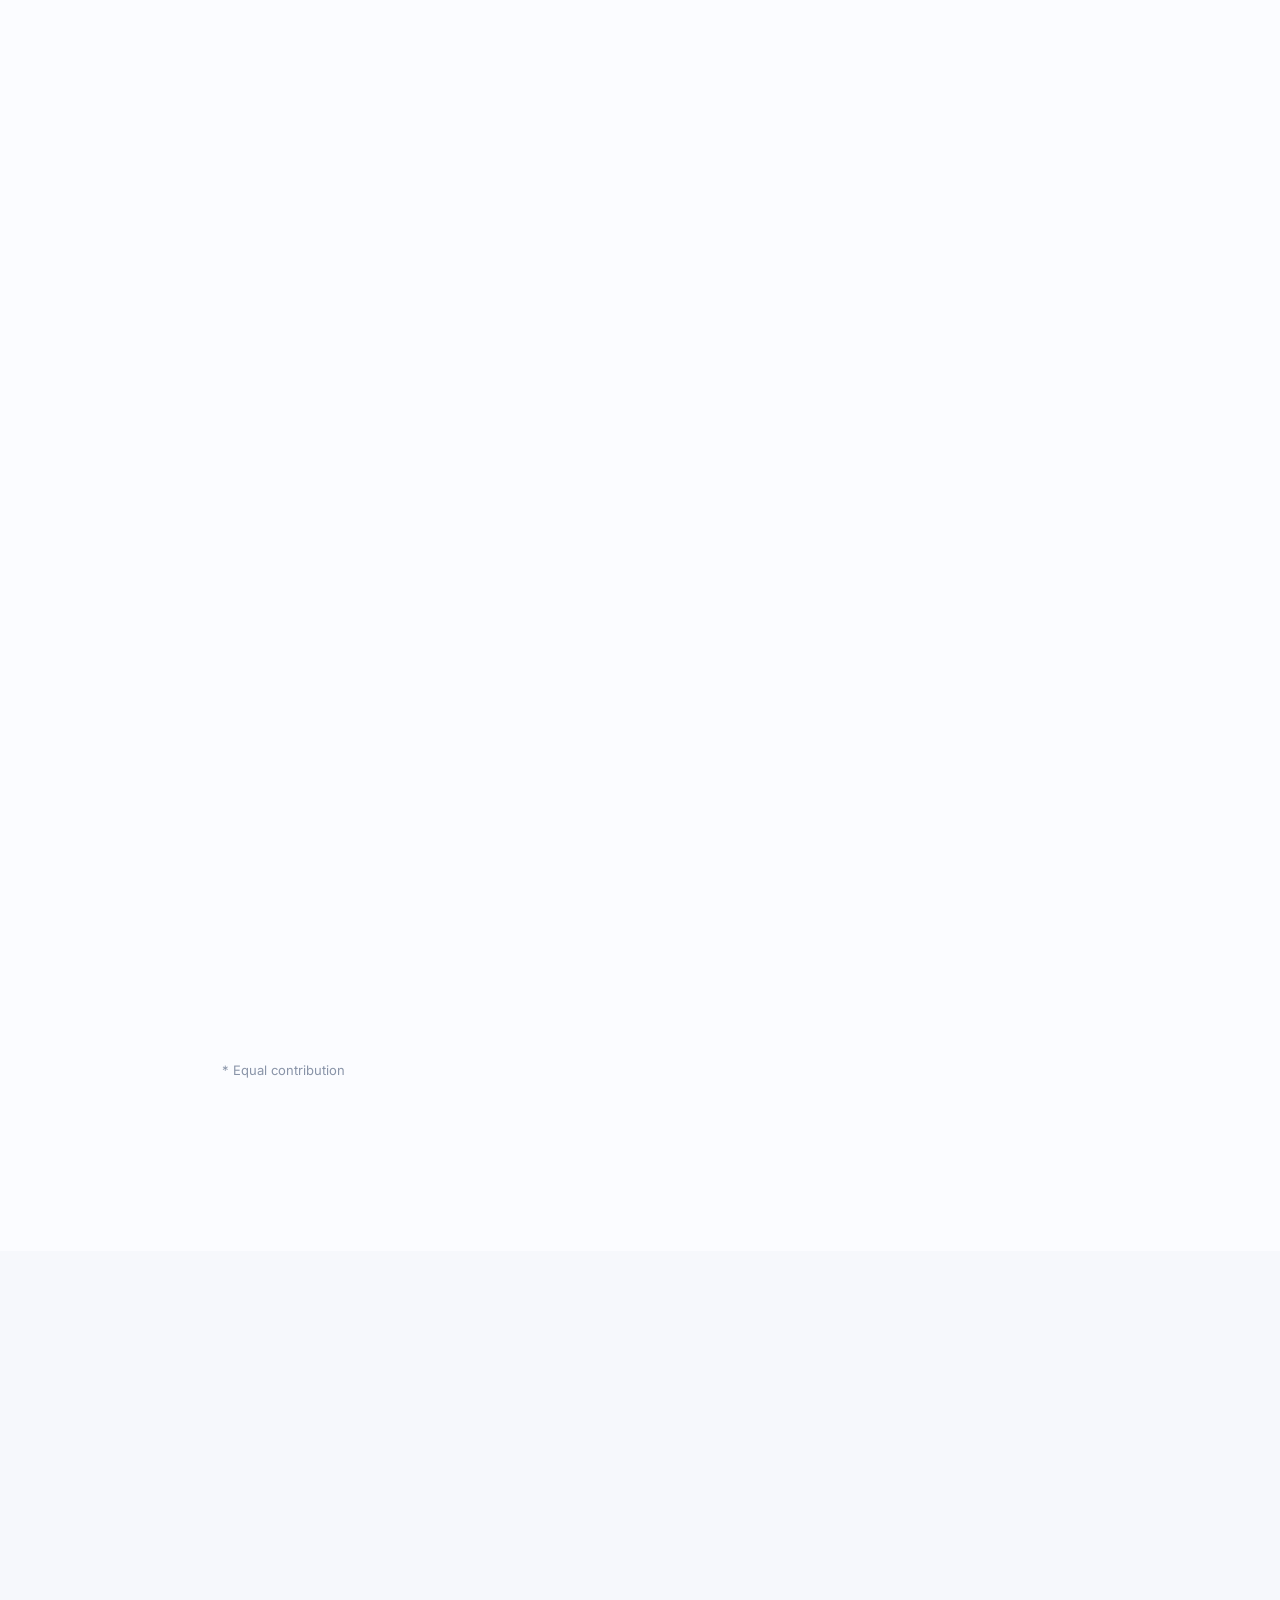
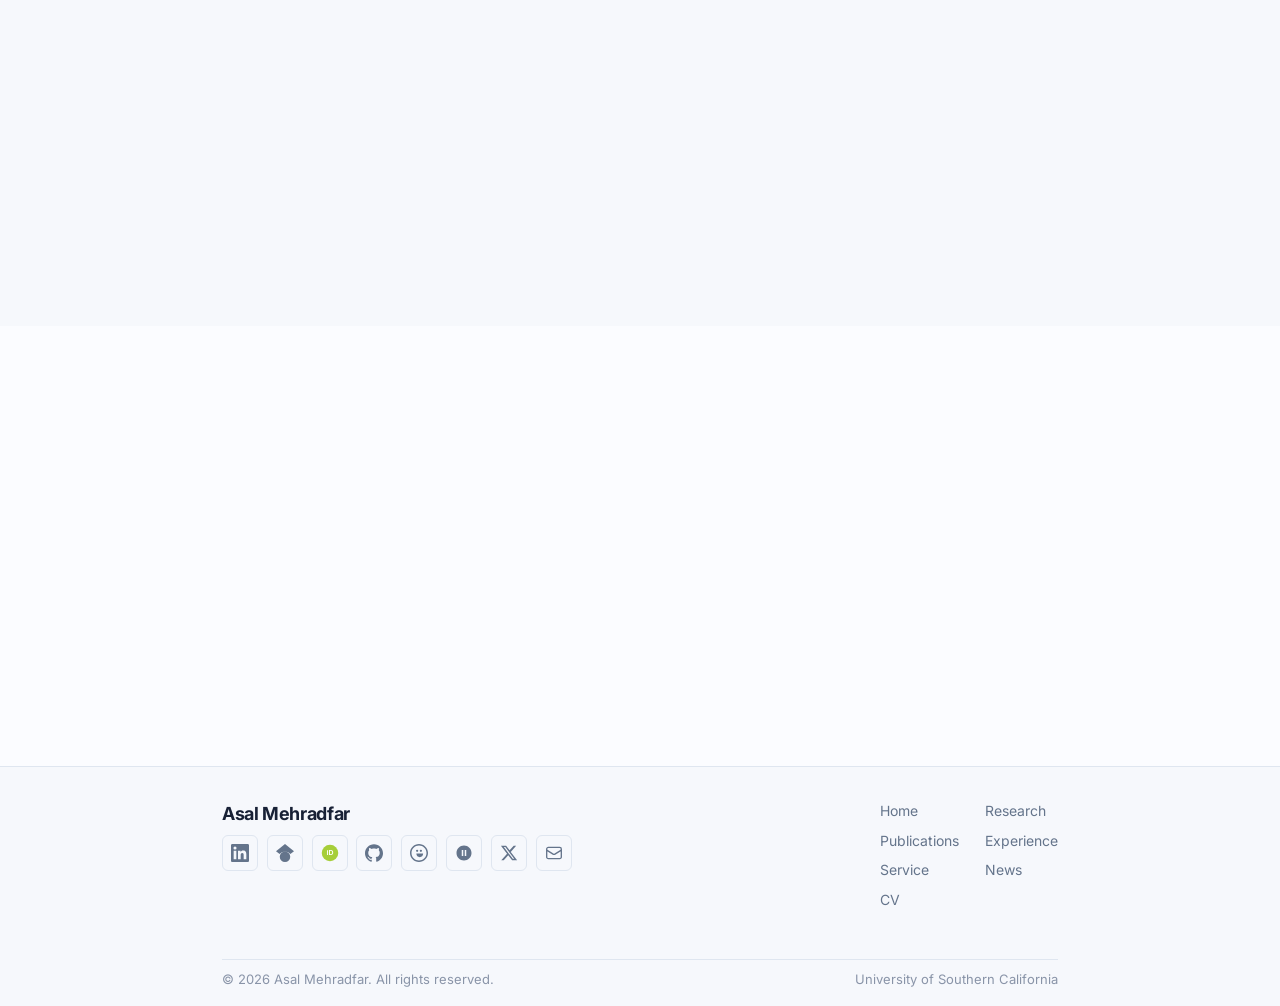
==== commit b1f506ca: "paper link added" ====
--- a/index.html
+++ b/index.html
@@ -2301,7 +2301,7 @@
 <div class="project-card-links"><a class="resource-btn" href="https://arxiv.org/abs/2505.21923" rel="noopener noreferrer" target="_blank" title="Open the FALCON paper">Paper</a><a class="resource-btn" href="https://github.com/AsalMehradfar/FALCON" rel="noopener noreferrer" target="_blank" title="Open the FALCON code repository">Code</a><button aria-label="Copy BibTeX citation" class="resource-btn cite-trigger" data-bibtex="@inproceedings{mehradfar2025falcon,
   title     = {{FALCON: An ML Framework for Fully Automated Layout-Constrained Analog Circuit Design}},
   author    = {Mehradfar, Asal and Zhao, Xuzhe and Huang, Yilun and Ceyani, Emir and Yang, Yankai and Han, Shihao and Aghasi, Hamidreza and Avestimehr, Salman},
-  booktitle = {The Thirty-Ninth Annual Conference on Neural Information Processing Systems (NeurIPS)},
+  booktitle = {The Thirty-ninth Annual Conference on Neural Information Processing Systems (NeurIPS)},
   year      = {2025}
 }" data-cite="cite-falcon" title="Copy BibTeX citation" type="button">Cite</button></div>
 </div>
@@ -2326,14 +2326,14 @@
                 delivery design.
               </p>
 <div class="project-card-footer">
-<div class="project-card-links"><a class="resource-btn" href="https://arxiv.org/abs/2507.03209" rel="noopener noreferrer" target="_blank">Paper</a><a class="resource-btn" href="https://doi.org/10.1038/s44488-026-00007-x" rel="noopener noreferrer" target="_blank">DOI</a><a class="resource-btn" href="https://github.com/AsalMehradfar/LANTERN" rel="noopener noreferrer" target="_blank">Code</a><button aria-label="Copy BibTeX citation" class="resource-btn cite-trigger" data-bibtex="@article{mehradfar2025lantern,
-  title   = {{A Machine Learning Benchmarking Framework for Lipid Nanoparticle Transfection Efficiency Prediction}},
-  author  = {Mehradfar, Asal and Sepehri, Mohammad Shahab and Hernandez-Lobato, Jose Miguel and Kwon, Glen S. and Soltanolkotabi, Mahdi and Avestimehr, Salman and Rasoulianboroujeni, Morteza},
-  journal = {Communications AI \&amp; Computing},
-  year    = {2026},
-  doi     = {10.1038/s44488-026-00007-x},
-  url     = {https://doi.org/10.1038/s44488-026-00007-x},
-  note    = {Equal contribution by the first two authors}
+<div class="project-card-links"><a class="resource-btn" href="https://arxiv.org/abs/2507.03209" rel="noopener noreferrer" target="_blank">Paper</a><a class="resource-btn" href="https://doi.org/10.1038/s44488-026-00007-x" rel="noopener noreferrer" target="_blank">DOI</a><a class="resource-btn" href="https://github.com/AsalMehradfar/LANTERN" rel="noopener noreferrer" target="_blank">Code</a><button aria-label="Copy BibTeX citation" class="resource-btn cite-trigger" data-bibtex="@inproceedings{mehradfar2026lantern,
+  title     = {{A Machine Learning Benchmarking Framework for Lipid Nanoparticle Transfection Efficiency Prediction}},
+  author    = {Mehradfar, Asal and Sepehri, Mohammad Shahab and Hernandez-Lobato, Jose Miguel and Kwon, Glen S. and Soltanolkotabi, Mahdi and Avestimehr, Salman and Rasoulianboroujeni, Morteza},
+  booktitle = {Communications AI \& Computing},
+  publisher = {Nature Portfolio},
+  year      = {2026},
+  doi       = {10.1038/s44488-026-00007-x},
+  url       = {https://doi.org/10.1038/s44488-026-00007-x}
 }" data-cite="cite-lantern" title="Copy BibTeX citation" type="button">Cite</button></div>
 </div>
 </div>
@@ -2356,21 +2356,17 @@
                 during sampling.
               </p>
 <div class="project-card-footer">
-<div class="project-card-links"><a class="resource-btn" href="https://arxiv.org/abs/2603.19676" rel="noopener noreferrer" target="_blank" title="Open the ATHENA paper">Paper</a><a class="resource-btn" href="https://github.com/MShahabSepehri/ATHENA" rel="noopener noreferrer" target="_blank" title="Open the ATHENA code repository">Code</a><button aria-label="Copy BibTeX citation" class="resource-btn cite-trigger" data-bibtex="@inproceedings{sepehri2026athena,
-  title     = {{ATHENA: Adaptive Test-Time Steering for Improving Count Fidelity in Diffusion Models}},
-  author    = {Sepehri, Mohammad Shahab and Mehradfar, Asal and Tinaz, Berk and Avestimehr, Salman and Soltanolkotabi, Mahdi},
-  booktitle = {Test-Time Scaling for Computer Vision (ViSCALE) Workshop at CVPR},
-  year      = {2026},
-  note      = {Equal contribution by the first two authors}
+<div class="project-card-links"><a class="resource-btn" href="https://arxiv.org/abs/2603.19676" rel="noopener noreferrer" target="_blank" title="Open the ATHENA paper">Paper</a><a class="resource-btn" href="https://github.com/MShahabSepehri/ATHENA" rel="noopener noreferrer" target="_blank" title="Open the ATHENA code repository">Code</a><button aria-label="Copy BibTeX citation" class="resource-btn cite-trigger" data-bibtex="@article{sepehri2026athena,
+  title   = {{ATHENA: Adaptive Test-Time Steering for Improving Count Fidelity in Diffusion Models}},
+  author  = {Sepehri, Mohammad Shahab and Mehradfar, Asal and Tinaz, Berk and Avestimehr, Salman and Soltanolkotabi, Mahdi},
+  journal = {ViSCALE Workshop at CVPR},
+  year    = {2026}
 }" data-cite="cite-athena" title="Copy BibTeX citation" type="button">Cite</button></div>
 </div>
 </div>
 </article><article aria-labelledby="proj-lnp-name" class="project-card reveal">
 <div class="project-card-image-wrap">
-<div aria-hidden="true" class="project-card-placeholder">
-<!-- Image placeholder: replace with extrahepatic-lnp-project.webp when available -->
-                Extrahepatic LNP
-              </div>
+<img alt="Decoding Extrahepatic LNP project: interpretable machine learning for extrahepatic targeting" class="project-card-image" height="225" loading="lazy" onerror="this.parentElement.innerHTML='&lt;div class=\'project-card-placeholder\'&gt;Extrahepatic LNP&lt;/div&gt;'" src="assets/images/projects/extrahepatic-project.png" width="400"/>
 </div>
 <div class="project-card-body">
 <div class="project-card-meta">
@@ -2387,11 +2383,11 @@
                 and guiding extrahepatic targeting strategies for therapeutic delivery.
               </p>
 <div class="project-card-footer">
-<div class="project-card-links"><a class="resource-btn" href="https://github.com/AsalMehradfar/lnp-extrahepatic-targeting" rel="noopener noreferrer" target="_blank">Code</a><button aria-label="Copy BibTeX citation" class="resource-btn cite-trigger" data-bibtex="@unpublished{mehradfar2025decoding,
-  title  = {{Decoding Extrahepatic Targeting of Lipid Nanoparticles with Interpretable Machine Learning}},
-  author = {Mehradfar, Asal and Sepehri, Mohammad Shahab and Antholine, Owen and Shankar, Varun and Kwon, Glen S. and Avestimehr, Salman and Rasoulianboroujeni, Morteza},
-  year   = {2026},
-  note   = {Manuscript in preparation; equal contribution by the first two authors}
+<div class="project-card-links"><a class="resource-btn" href="https://arxiv.org/abs/2609.17721" rel="noopener noreferrer" target="_blank">Paper</a><a class="resource-btn" href="https://github.com/AsalMehradfar/lnp-extrahepatic-targeting" rel="noopener noreferrer" target="_blank">Code</a><button aria-label="Copy BibTeX citation" class="resource-btn cite-trigger" data-bibtex="@article{mehradfar2026extrahepatic,
+  title   = {{Decoding Extrahepatic Targeting of Lipid Nanoparticles with Interpretable Machine Learning}},
+  author  = {Mehradfar, Asal and Sepehri, Mohammad Shahab and Antholine, Owen and Shankar, Varun and Kwon, Glen S. and Avestimehr, Salman and Rasoulianboroujeni, Morteza},
+  year    = {2026},
+  note    = {Under review}
 }" data-cite="cite-decoding" title="Copy BibTeX citation" type="button">Cite</button></div>
 </div>
 </div>
@@ -2430,32 +2426,31 @@
          ============================================================ -->
 <section aria-labelledby="publications-heading" class="section">
 <div class="container">
-<div class="section-header reveal"><span class="eyebrow">Publications</span><h2 id="publications-heading">Selected Publications</h2></div><div class="pub-list"><article aria-labelledby="pub-lantern-title" class="pub-item reveal"><div class="pub-item-topline"><span class="badge badge--drug">Drug Delivery</span><span class="pub-type">Journal Article</span></div><h3 class="pub-item-title" id="pub-lantern-title"><a href="publications/lantern.html">A Machine Learning Benchmarking Framework for Lipid Nanoparticle Transfection Efficiency Prediction</a></h3><p class="pub-item-venue">Communications AI &amp; Computing · Nature Portfolio · 2026</p><p class="pub-item-authors"><strong>Asal Mehradfar</strong>*, Mohammad Shahab Sepehri*, Jose Miguel Hernandez-Lobato, Glen S. Kwon, Mahdi Soltanolkotabi, Salman Avestimehr, Morteza Rasoulianboroujeni</p><div class="pub-item-footer pub-item-links"><a class="resource-btn" href="https://arxiv.org/abs/2507.03209" rel="noopener noreferrer" target="_blank">Paper</a><a class="resource-btn" href="https://doi.org/10.1038/s44488-026-00007-x" rel="noopener noreferrer" target="_blank">DOI</a><a class="resource-btn" href="https://github.com/AsalMehradfar/LANTERN" rel="noopener noreferrer" target="_blank">Code</a><button aria-label="Copy BibTeX citation" class="resource-btn cite-trigger" data-bibtex="@article{mehradfar2025lantern,
-  author  = {Asal Mehradfar and Mohammad Shahab Sepehri and Jose Miguel Hernandez-Lobato and Glen S. Kwon and Mahdi Soltanolkotabi and Salman Avestimehr and Morteza Rasoulianboroujeni},
-  title   = {{A Machine Learning Benchmarking Framework for Lipid Nanoparticle Transfection Efficiency Prediction}},
-  journal = {Communications AI \&amp; Computing (Nature Portfolio)},
-  year    = {2026},
-  doi     = {10.1038/s44488-026-00007-x},
-  url     = {https://doi.org/10.1038/s44488-026-00007-x},
-  note    = {Equal contribution by the first two authors}
+<div class="section-header reveal"><span class="eyebrow">Publications</span><h2 id="publications-heading">Selected Publications</h2></div><div class="pub-list"><article aria-labelledby="pub-lantern-title" class="pub-item reveal"><div class="pub-item-topline"><span class="badge badge--drug">Drug Delivery</span><span class="pub-type">Journal Article</span></div><h3 class="pub-item-title" id="pub-lantern-title"><a href="publications/lantern.html">A Machine Learning Benchmarking Framework for Lipid Nanoparticle Transfection Efficiency Prediction</a></h3><p class="pub-item-venue">Communications AI &amp; Computing · Nature Portfolio · 2026</p><p class="pub-item-authors"><strong>Asal Mehradfar</strong>*, Mohammad Shahab Sepehri*, Jose Miguel Hernandez-Lobato, Glen S. Kwon, Mahdi Soltanolkotabi, Salman Avestimehr, Morteza Rasoulianboroujeni</p><div class="pub-item-footer pub-item-links"><a class="resource-btn" href="https://arxiv.org/abs/2507.03209" rel="noopener noreferrer" target="_blank">Paper</a><a class="resource-btn" href="https://doi.org/10.1038/s44488-026-00007-x" rel="noopener noreferrer" target="_blank">DOI</a><a class="resource-btn" href="https://github.com/AsalMehradfar/LANTERN" rel="noopener noreferrer" target="_blank">Code</a><button aria-label="Copy BibTeX citation" class="resource-btn cite-trigger" data-bibtex="@inproceedings{mehradfar2026lantern,
+  title     = {{A Machine Learning Benchmarking Framework for Lipid Nanoparticle Transfection Efficiency Prediction}},
+  author    = {Mehradfar, Asal and Sepehri, Mohammad Shahab and Hernandez-Lobato, Jose Miguel and Kwon, Glen S. and Soltanolkotabi, Mahdi and Avestimehr, Salman and Rasoulianboroujeni, Morteza},
+  booktitle = {Communications AI \& Computing},
+  publisher = {Nature Portfolio},
+  year      = {2026},
+  doi       = {10.1038/s44488-026-00007-x},
+  url       = {https://doi.org/10.1038/s44488-026-00007-x}
 }" title="Copy BibTeX citation" type="button">Cite</button></div></article><article aria-labelledby="pub-falcon-title" class="pub-item reveal"><div class="pub-item-topline"><span class="badge badge--circuits">Circuit Design</span><span class="pub-type">Conference Paper</span></div><h3 class="pub-item-title" id="pub-falcon-title"><a href="publications/falcon.html">FALCON: An ML Framework for Fully Automated Layout-Constrained Analog Circuit Design</a></h3><p class="pub-item-venue">NeurIPS · 2025</p><p class="pub-item-authors"><strong>Asal Mehradfar</strong>, Xuzhe Zhao, Yilun Huang, Emir Ceyani, Yankai Yang, Shihao Han, Hamidreza Aghasi, Salman Avestimehr</p><div class="pub-item-footer pub-item-links"><a class="resource-btn" href="https://arxiv.org/abs/2505.21923" rel="noopener noreferrer" target="_blank">Paper</a><a class="resource-btn" href="https://github.com/AsalMehradfar/FALCON" rel="noopener noreferrer" target="_blank">Code</a><button aria-label="Copy BibTeX citation" class="resource-btn cite-trigger" data-bibtex="@inproceedings{mehradfar2025falcon,
   title     = {{FALCON: An ML Framework for Fully Automated Layout-Constrained Analog Circuit Design}},
   author    = {Mehradfar, Asal and Zhao, Xuzhe and Huang, Yilun and Ceyani, Emir and Yang, Yankai and Han, Shihao and Aghasi, Hamidreza and Avestimehr, Salman},
-  booktitle = {The Thirty-Ninth Annual Conference on Neural Information Processing Systems (NeurIPS)},
+  booktitle = {The Thirty-ninth Annual Conference on Neural Information Processing Systems (NeurIPS)},
   year      = {2025}
-}" title="Copy BibTeX citation" type="button">Cite</button></div></article><article aria-labelledby="pub-athena-title" class="pub-item reveal"><div class="pub-item-topline"><span class="badge badge--genai">Generative AI</span><span class="pub-type">Workshop Paper</span></div><h3 class="pub-item-title" id="pub-athena-title"><a href="publications/athena.html">ATHENA: Adaptive Test-Time Steering for Improving Count Fidelity in Diffusion Models</a></h3><p class="pub-item-venue">CVPR ViSCALE Workshop · 2026</p><p class="pub-item-authors">Mohammad Shahab Sepehri*, <strong>Asal Mehradfar</strong>*, Berk Tinaz, Salman Avestimehr, Mahdi Soltanolkotabi</p><div class="pub-item-footer pub-item-links"><a class="resource-btn" href="https://arxiv.org/abs/2603.19676" rel="noopener noreferrer" target="_blank">Paper</a><a class="resource-btn" href="https://github.com/MShahabSepehri/ATHENA" rel="noopener noreferrer" target="_blank">Code</a><button aria-label="Copy BibTeX citation" class="resource-btn cite-trigger" data-bibtex="@inproceedings{sepehri2026athena,
-  title     = {{ATHENA: Adaptive Test-Time Steering for Improving Count Fidelity in Diffusion Models}},
-  author    = {Sepehri, Mohammad Shahab and Mehradfar, Asal and Tinaz, Berk and Avestimehr, Salman and Soltanolkotabi, Mahdi},
-  booktitle = {Test-Time Scaling for Computer Vision (ViSCALE) Workshop at CVPR},
-  year      = {2026},
-  note      = {Equal contribution by the first two authors}
-}" title="Copy BibTeX citation" type="button">Cite</button></div></article><article aria-labelledby="pub-lnp-title" class="pub-item reveal"><div class="pub-item-topline"><span class="badge badge--drug">Drug Delivery</span><span class="pub-type">Research Manuscript</span></div><h3 class="pub-item-title" id="pub-lnp-title"><a href="publications/decoding-extrahepatic-targeting.html">Decoding Extrahepatic Targeting of Lipid Nanoparticles with Interpretable Machine Learning</a></h3><p class="pub-item-venue">Manuscript in Preparation · 2026</p><p class="pub-item-authors"><strong>Asal Mehradfar</strong>*, Mohammad Shahab Sepehri*, Owen Antholine, Varun Shankar, Glen S. Kwon, Salman Avestimehr, Morteza Rasoulianboroujeni</p><div class="pub-item-footer pub-item-links"><a class="resource-btn" href="https://github.com/AsalMehradfar/lnp-extrahepatic-targeting" rel="noopener noreferrer" target="_blank">Code</a><button aria-label="Copy BibTeX citation" class="resource-btn cite-trigger" data-bibtex="@unpublished{mehradfar2025decoding,
-  title  = {{Decoding Extrahepatic Targeting of Lipid Nanoparticles with Interpretable Machine Learning}},
-  author = {Mehradfar, Asal and Sepehri, Mohammad Shahab and Antholine, Owen and Shankar, Varun and Kwon, Glen S. and Avestimehr, Salman and Rasoulianboroujeni, Morteza},
-  year   = {2026},
-  note   = {Manuscript in preparation; equal contribution by the first two authors}
+}" title="Copy BibTeX citation" type="button">Cite</button></div></article><article aria-labelledby="pub-athena-title" class="pub-item reveal"><div class="pub-item-topline"><span class="badge badge--genai">Generative AI</span><span class="pub-type">Workshop Paper</span></div><h3 class="pub-item-title" id="pub-athena-title"><a href="publications/athena.html">ATHENA: Adaptive Test-Time Steering for Improving Count Fidelity in Diffusion Models</a></h3><p class="pub-item-venue">CVPR ViSCALE Workshop · 2026</p><p class="pub-item-authors">Mohammad Shahab Sepehri*, <strong>Asal Mehradfar</strong>*, Berk Tinaz, Salman Avestimehr, Mahdi Soltanolkotabi</p><div class="pub-item-footer pub-item-links"><a class="resource-btn" href="https://arxiv.org/abs/2603.19676" rel="noopener noreferrer" target="_blank">Paper</a><a class="resource-btn" href="https://github.com/MShahabSepehri/ATHENA" rel="noopener noreferrer" target="_blank">Code</a><button aria-label="Copy BibTeX citation" class="resource-btn cite-trigger" data-bibtex="@article{sepehri2026athena,
+  title   = {{ATHENA: Adaptive Test-Time Steering for Improving Count Fidelity in Diffusion Models}},
+  author  = {Sepehri, Mohammad Shahab and Mehradfar, Asal and Tinaz, Berk and Avestimehr, Salman and Soltanolkotabi, Mahdi},
+  journal = {ViSCALE Workshop at CVPR},
+  year    = {2026}
+}" title="Copy BibTeX citation" type="button">Cite</button></div></article><article aria-labelledby="pub-lnp-title" class="pub-item reveal"><div class="pub-item-topline"><span class="badge badge--drug">Drug Delivery</span><span class="pub-type">Research Manuscript</span></div><h3 class="pub-item-title" id="pub-lnp-title"><a href="publications/decoding-extrahepatic-targeting.html">Decoding Extrahepatic Targeting of Lipid Nanoparticles with Interpretable Machine Learning</a></h3><p class="pub-item-venue">Under Review · 2026</p><p class="pub-item-authors"><strong>Asal Mehradfar</strong>*, Mohammad Shahab Sepehri*, Owen Antholine, Varun Shankar, Glen S. Kwon, Salman Avestimehr, Morteza Rasoulianboroujeni</p><div class="pub-item-footer pub-item-links"><a class="resource-btn" href="https://arxiv.org/abs/2609.17721" rel="noopener noreferrer" target="_blank">Paper</a><a class="resource-btn" href="https://github.com/AsalMehradfar/lnp-extrahepatic-targeting" rel="noopener noreferrer" target="_blank">Code</a><button aria-label="Copy BibTeX citation" class="resource-btn cite-trigger" data-bibtex="@article{mehradfar2026extrahepatic,
+  title   = {{Decoding Extrahepatic Targeting of Lipid Nanoparticles with Interpretable Machine Learning}},
+  author  = {Mehradfar, Asal and Sepehri, Mohammad Shahab and Antholine, Owen and Shankar, Varun and Kwon, Glen S. and Avestimehr, Salman and Rasoulianboroujeni, Morteza},
+  year    = {2026},
+  note    = {Under review}
 }" title="Copy BibTeX citation" type="button">Cite</button></div></article><article aria-labelledby="pub-em-title" class="pub-item reveal"><div class="pub-item-topline"><span class="badge badge--circuits">Circuit Design</span><span class="pub-type">Conference Paper</span></div><h3 class="pub-item-title" id="pub-em-title"><a href="publications/em-aware-physical-synthesis.html">EM-Aware Physical Synthesis: Neural Inductor Modeling and Intelligent Placement &amp; Routing for RF Circuits</a></h3><p class="pub-item-venue">ISCAS · 2026</p><p class="pub-item-authors">Yilun Huang, <strong>Asal Mehradfar</strong>, Salman Avestimehr, Hamidreza Aghasi</p><div class="pub-item-footer pub-item-links"><a class="resource-btn" href="https://github.com/AsalMehradfar/InductorModeling" rel="noopener noreferrer" target="_blank">Code</a><button aria-label="Copy BibTeX citation" class="resource-btn cite-trigger" data-bibtex="@inproceedings{huang2026emaware,
-  title     = {{EM-Aware Physical Synthesis: Neural Inductor Modeling and Intelligent Placement \&amp; Routing for RF Circuits}},
+  title     = {{EM-Aware Physical Synthesis: Neural Inductor Modeling and Intelligent Placement \& Routing for RF Circuits}},
   author    = {Huang, Yilun and Mehradfar, Asal and Avestimehr, Salman and Aghasi, Hamidreza},
   booktitle = {IEEE International Symposium on Circuits and Systems (ISCAS)},
   year      = {2026}
